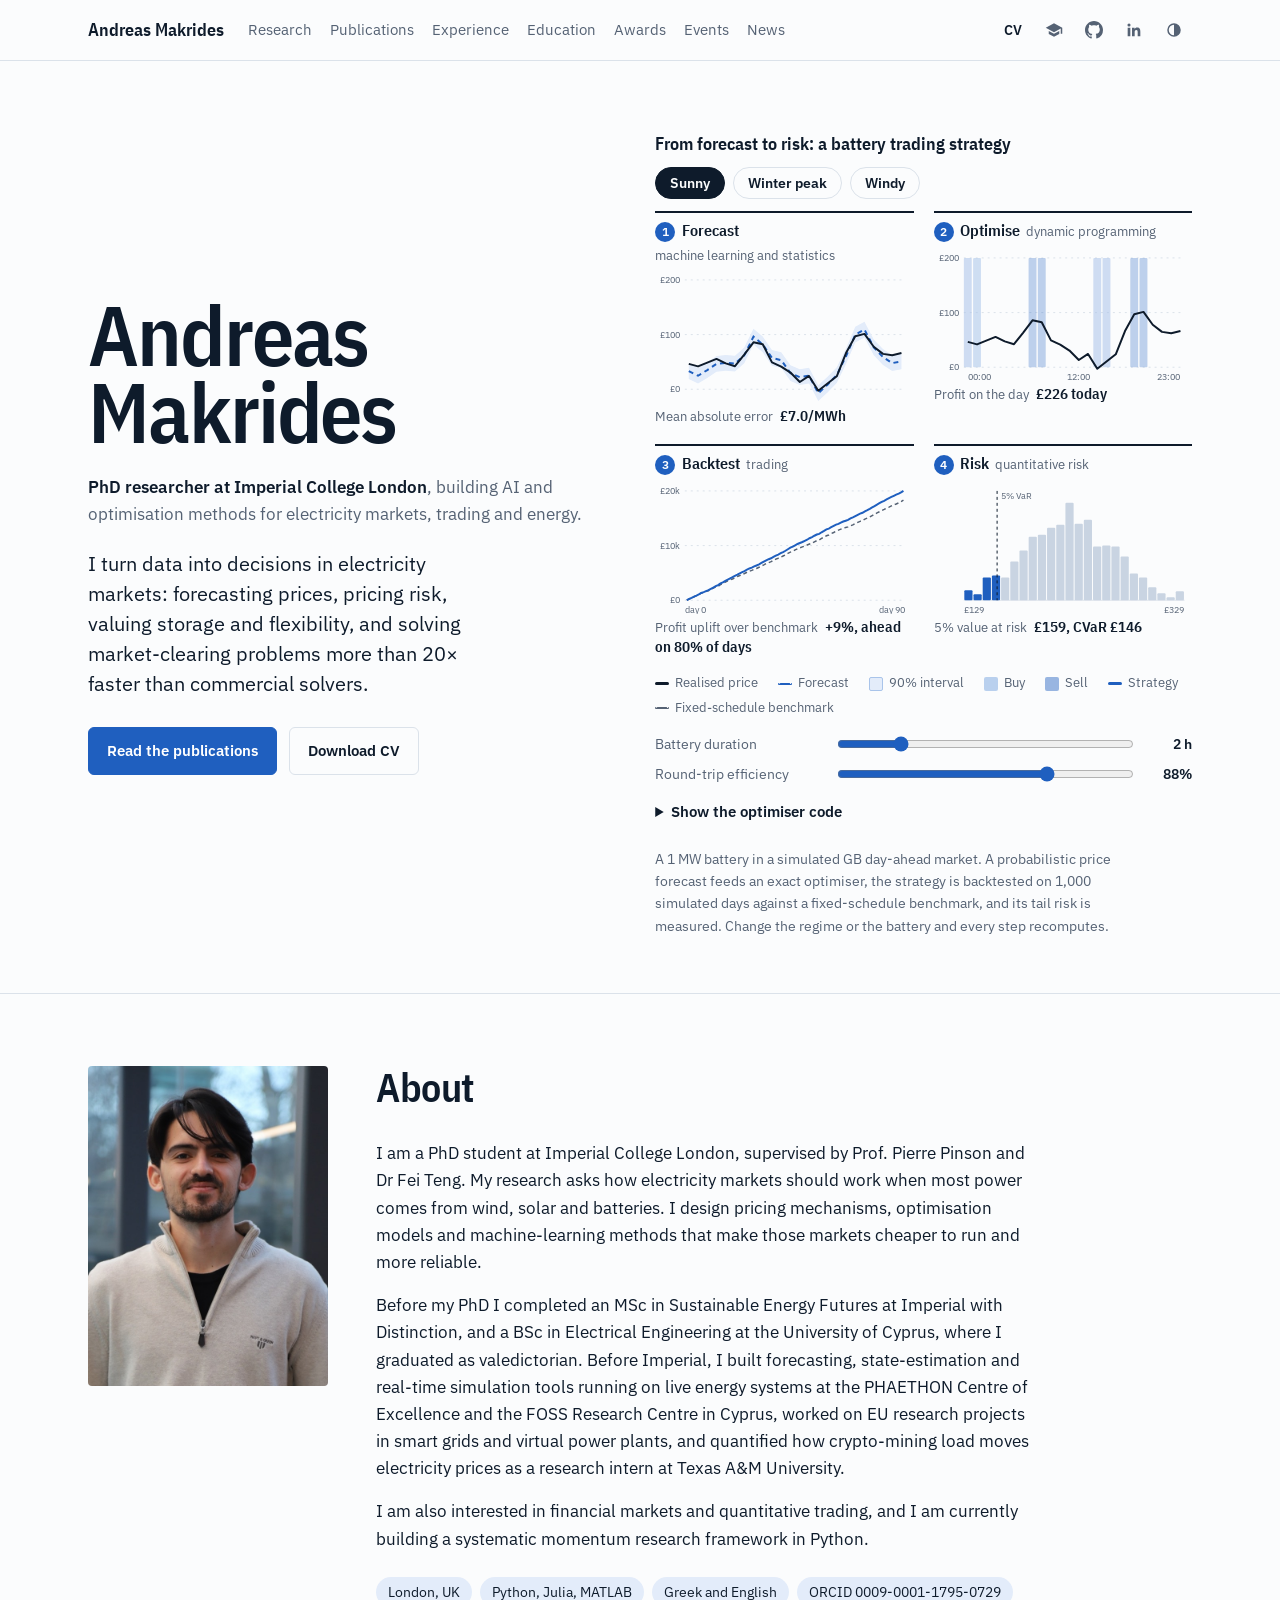
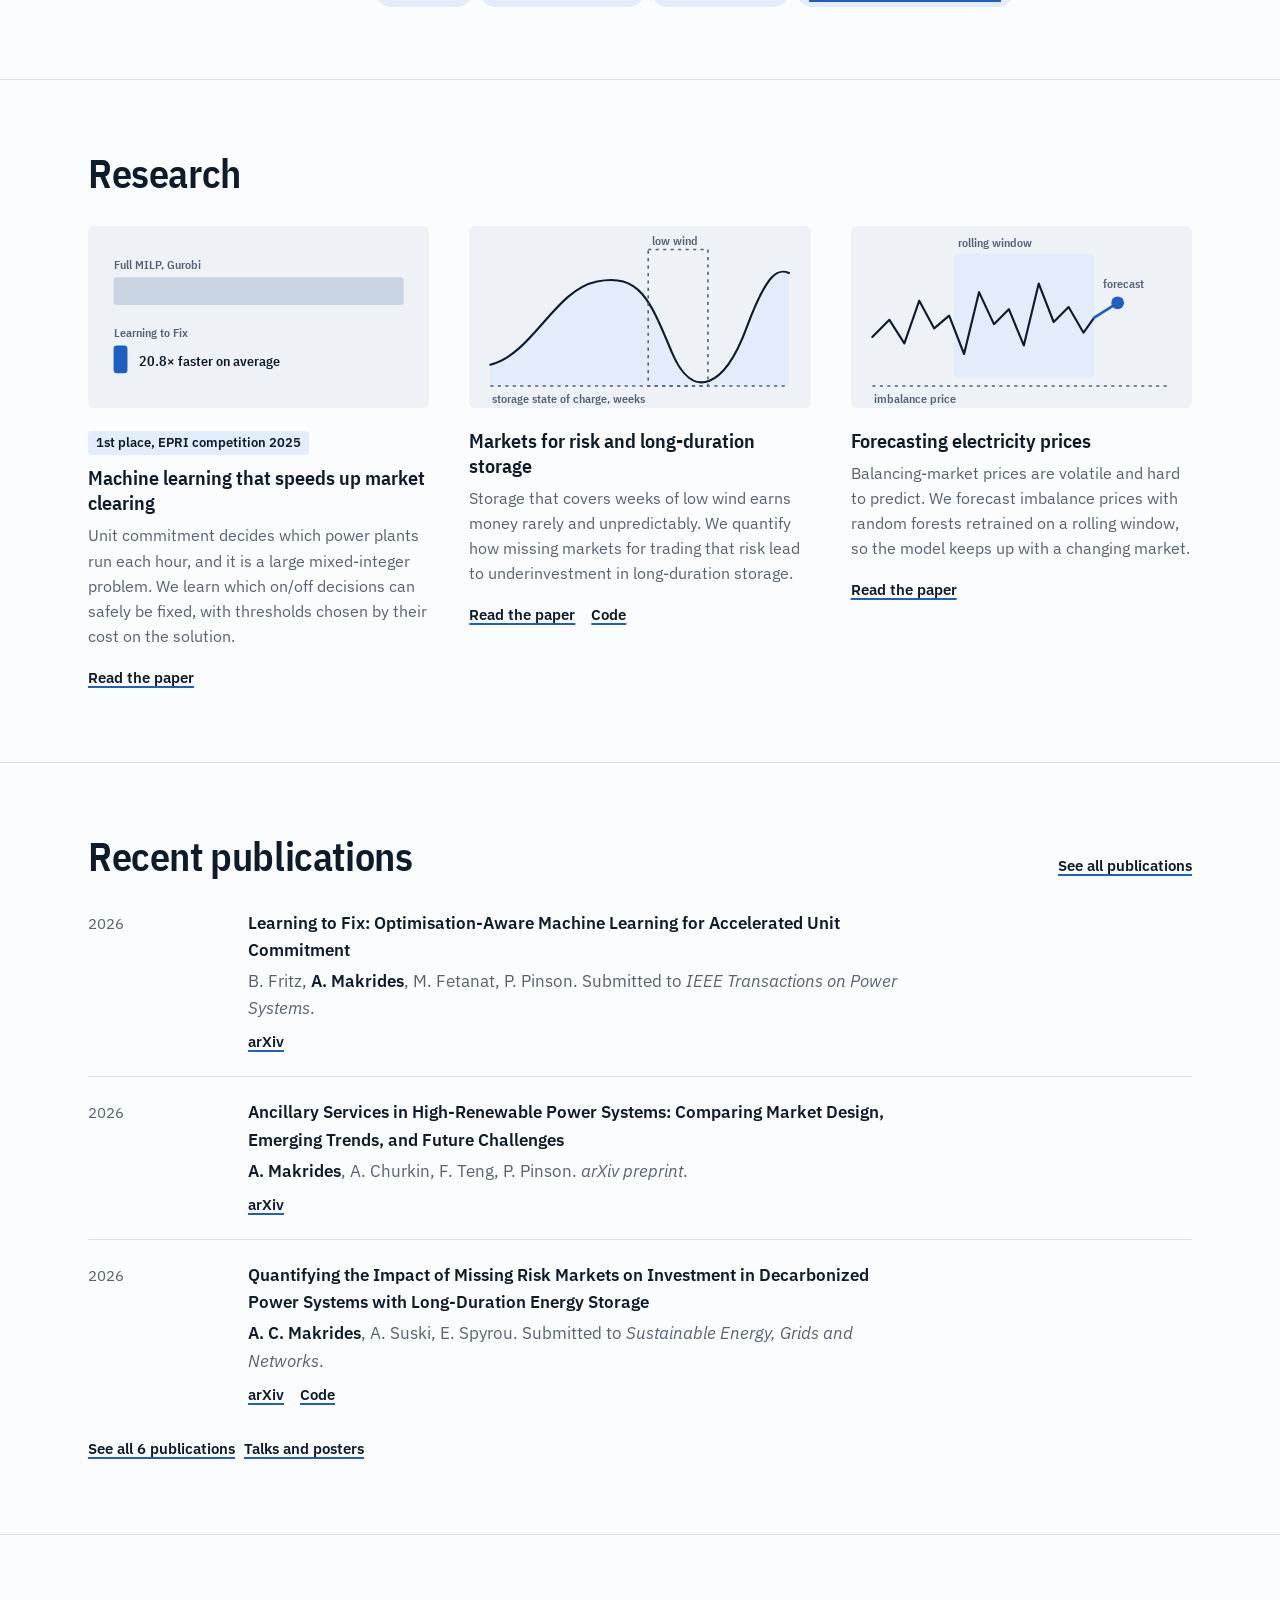
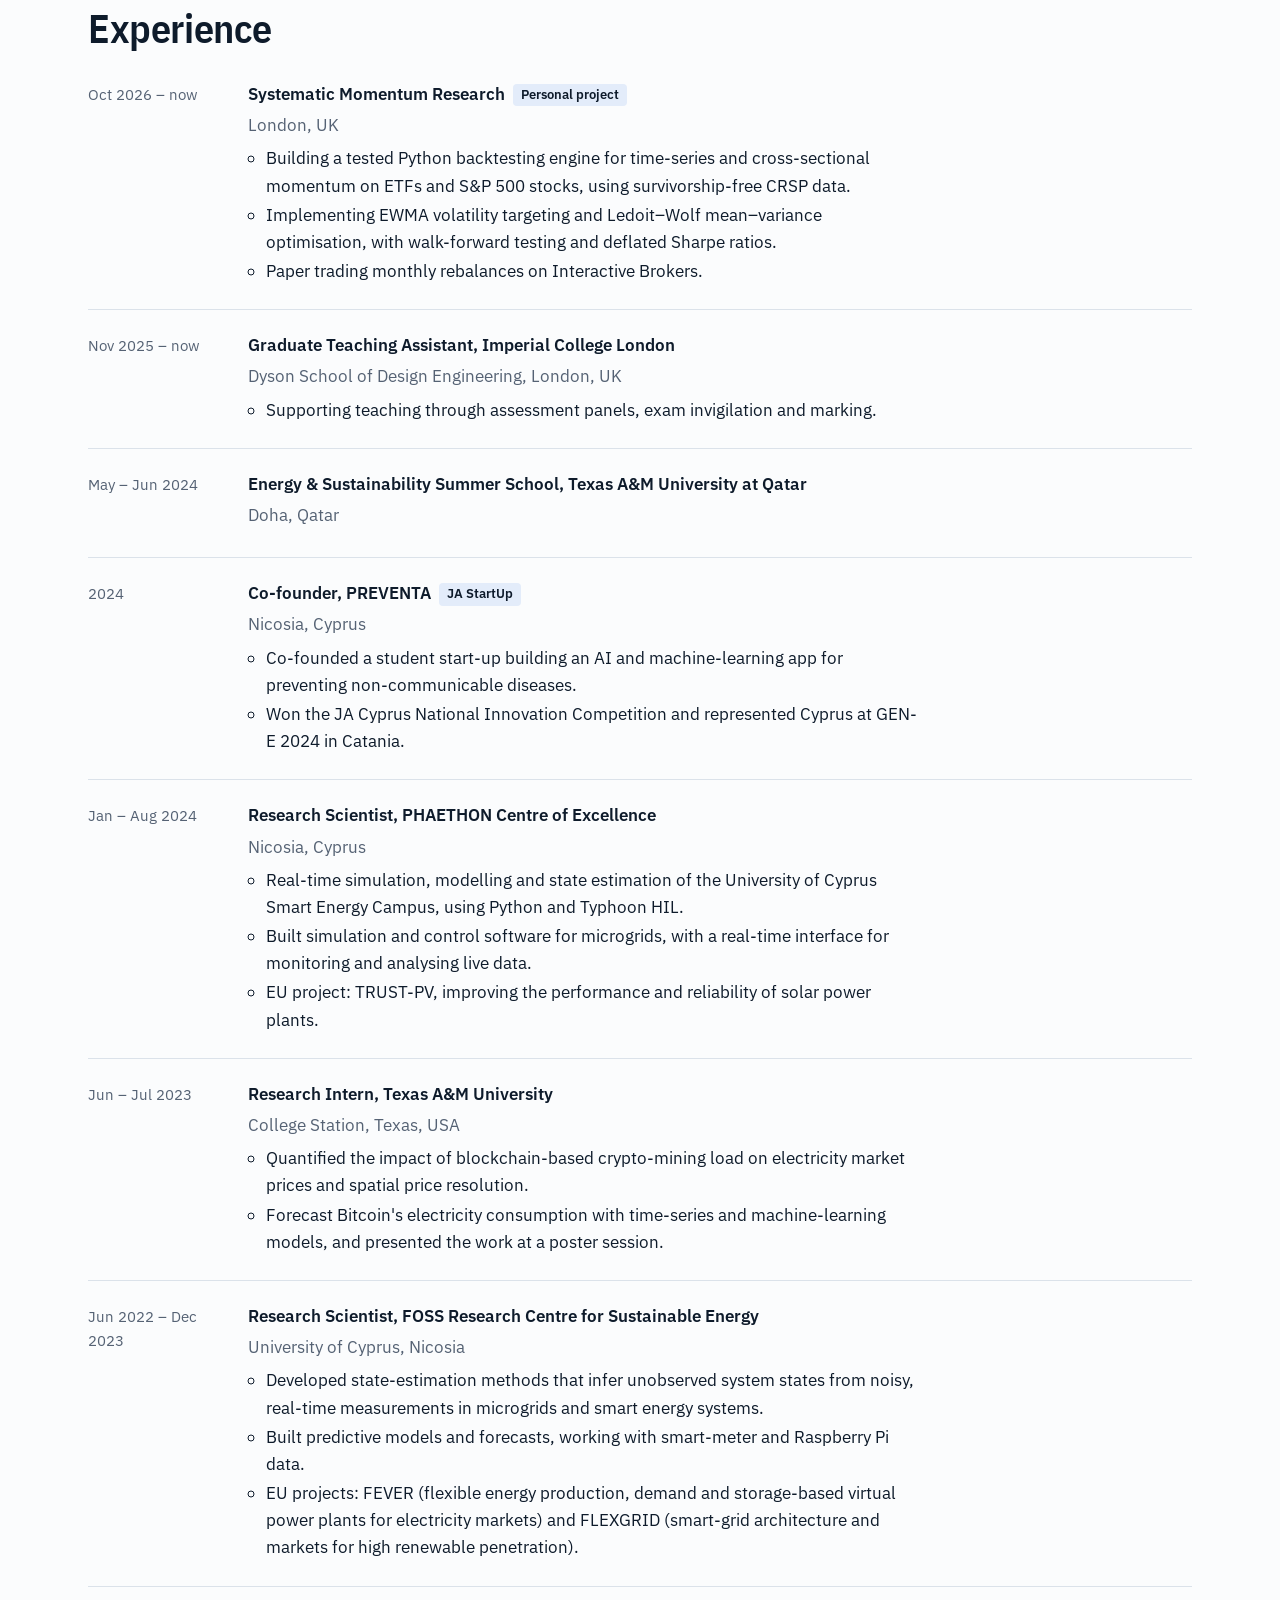
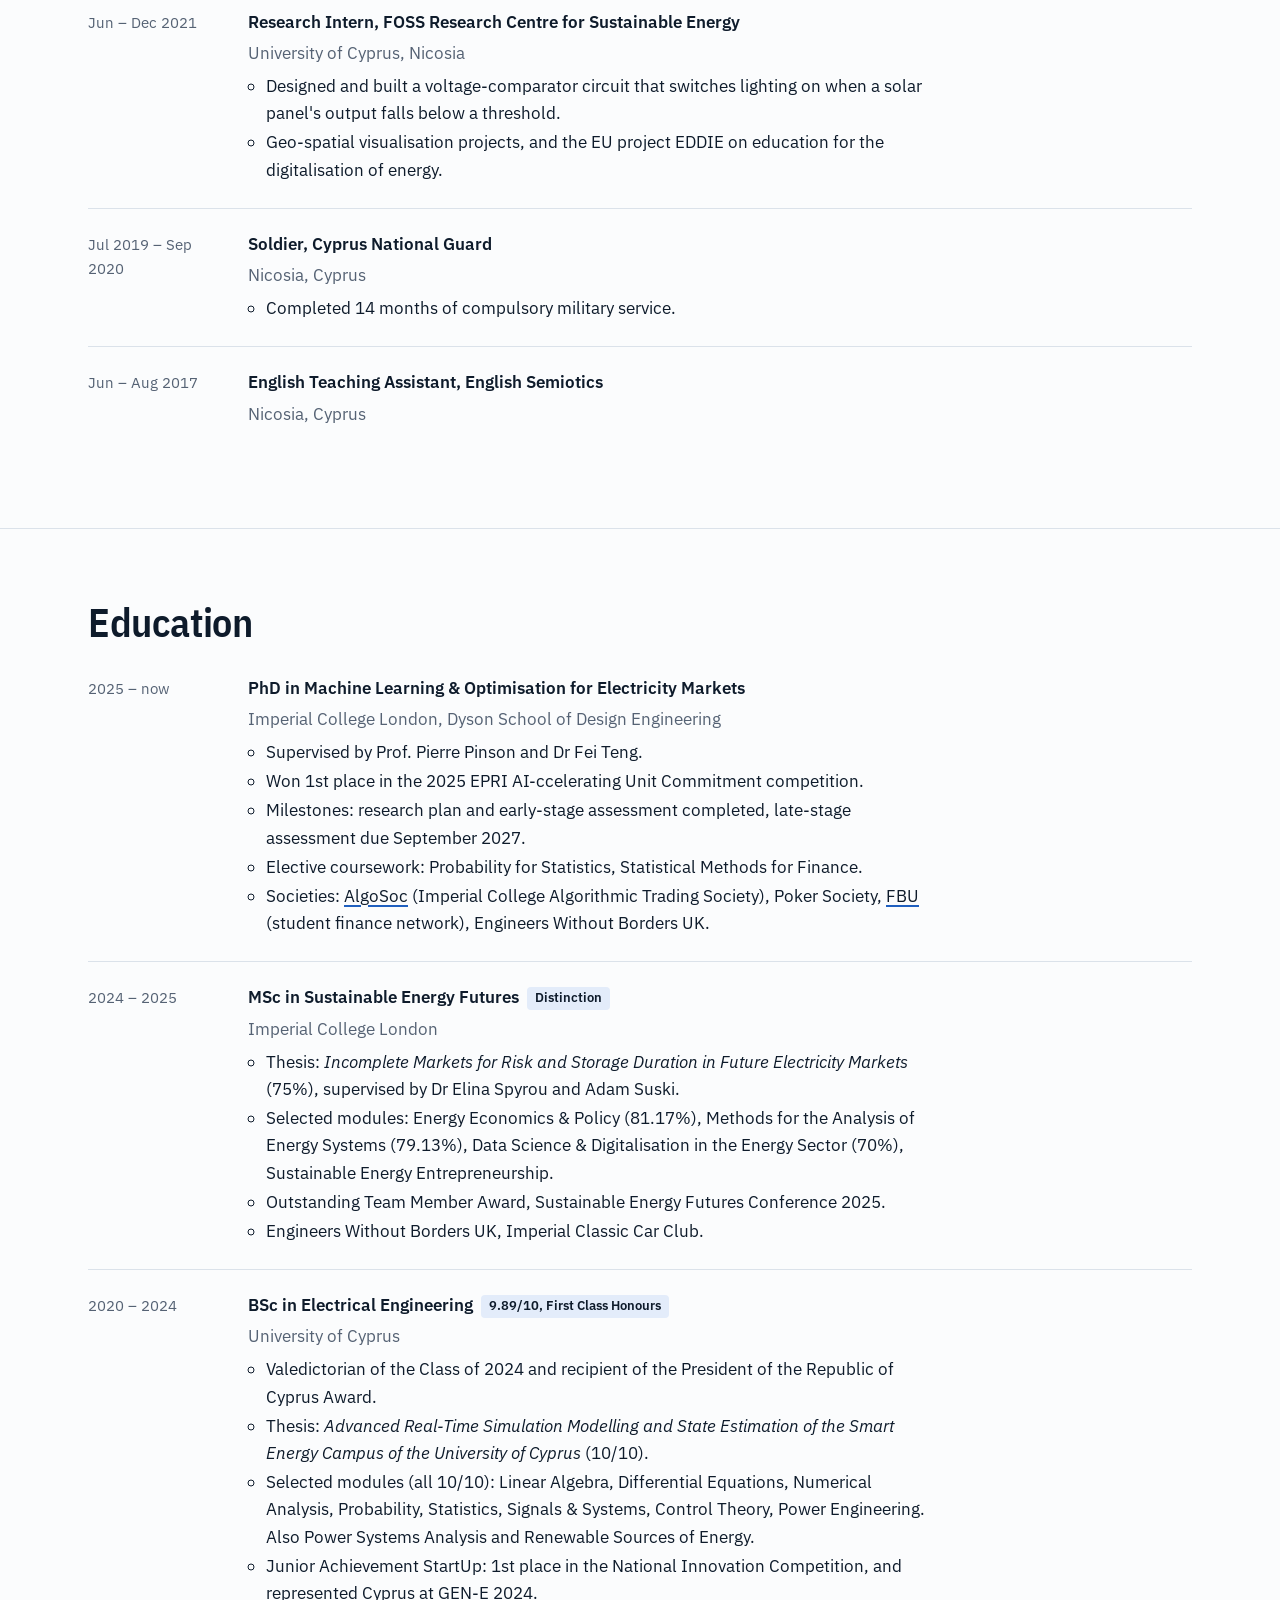
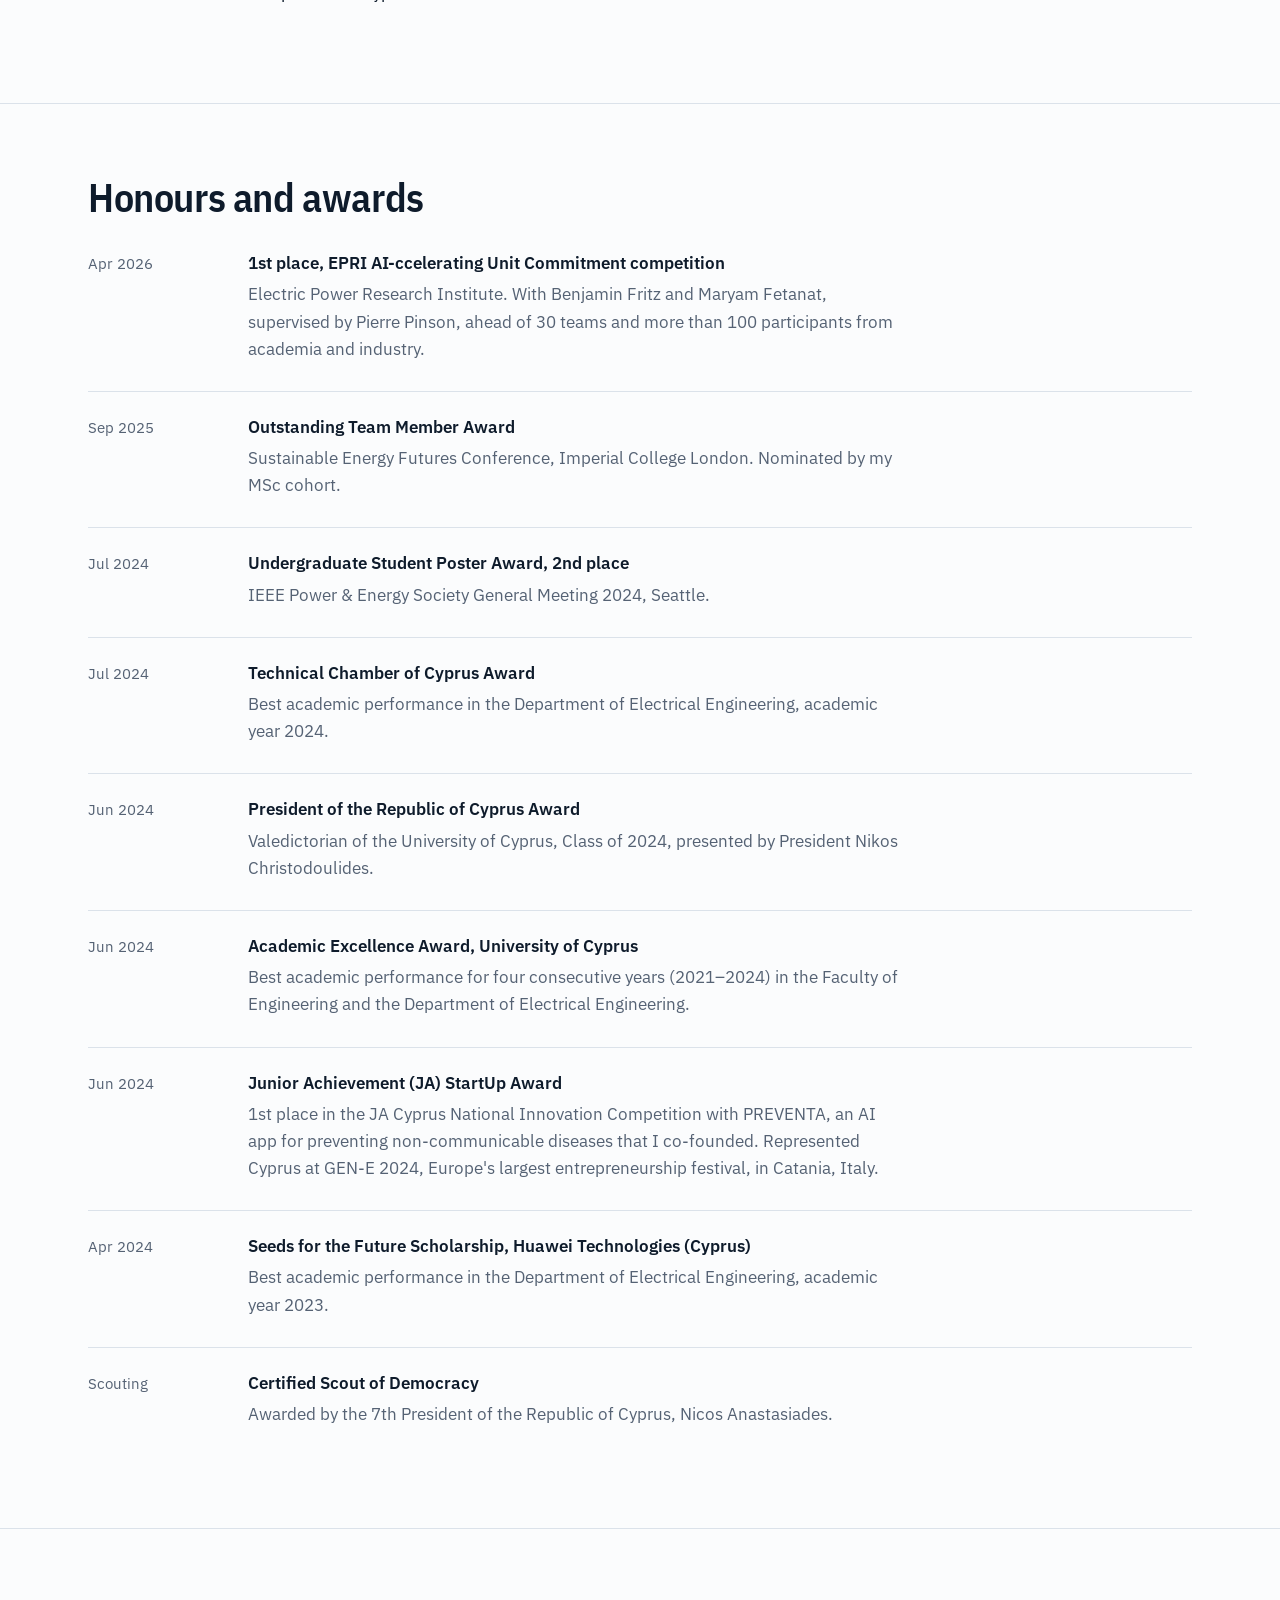
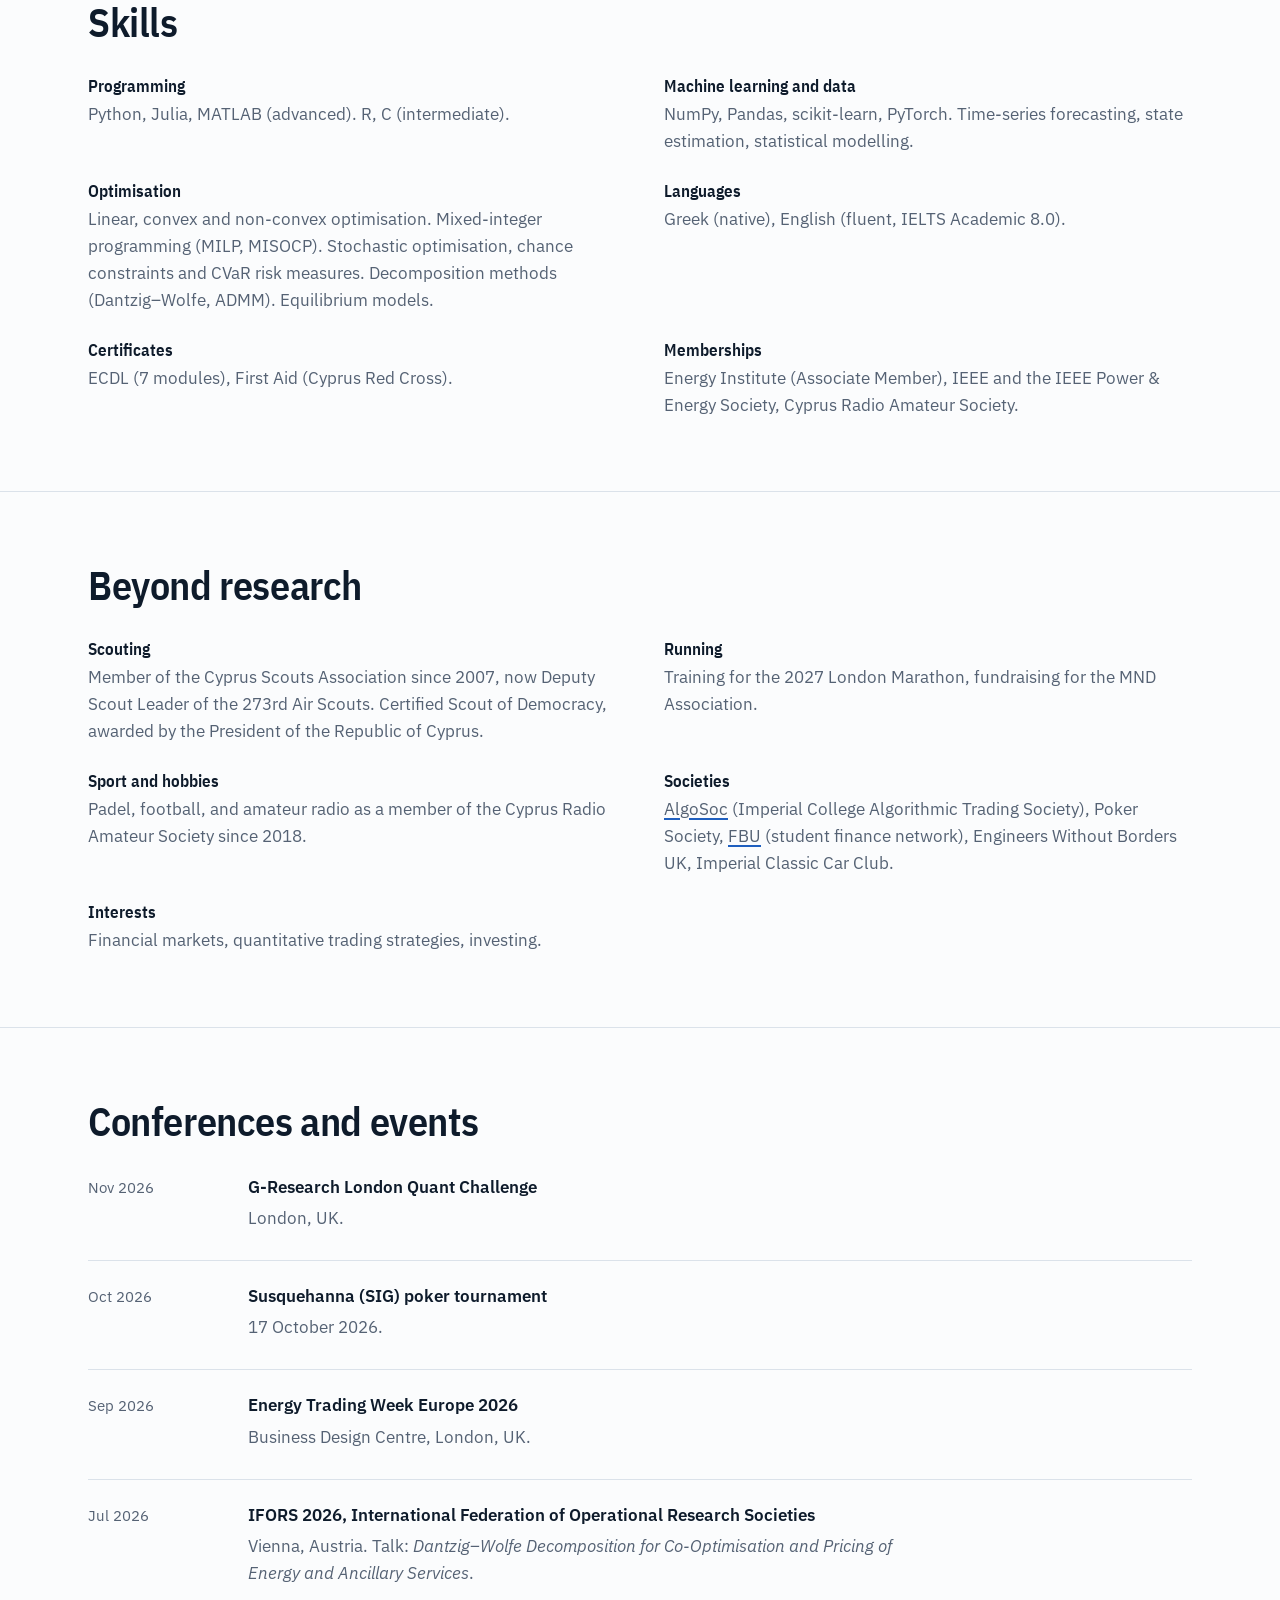
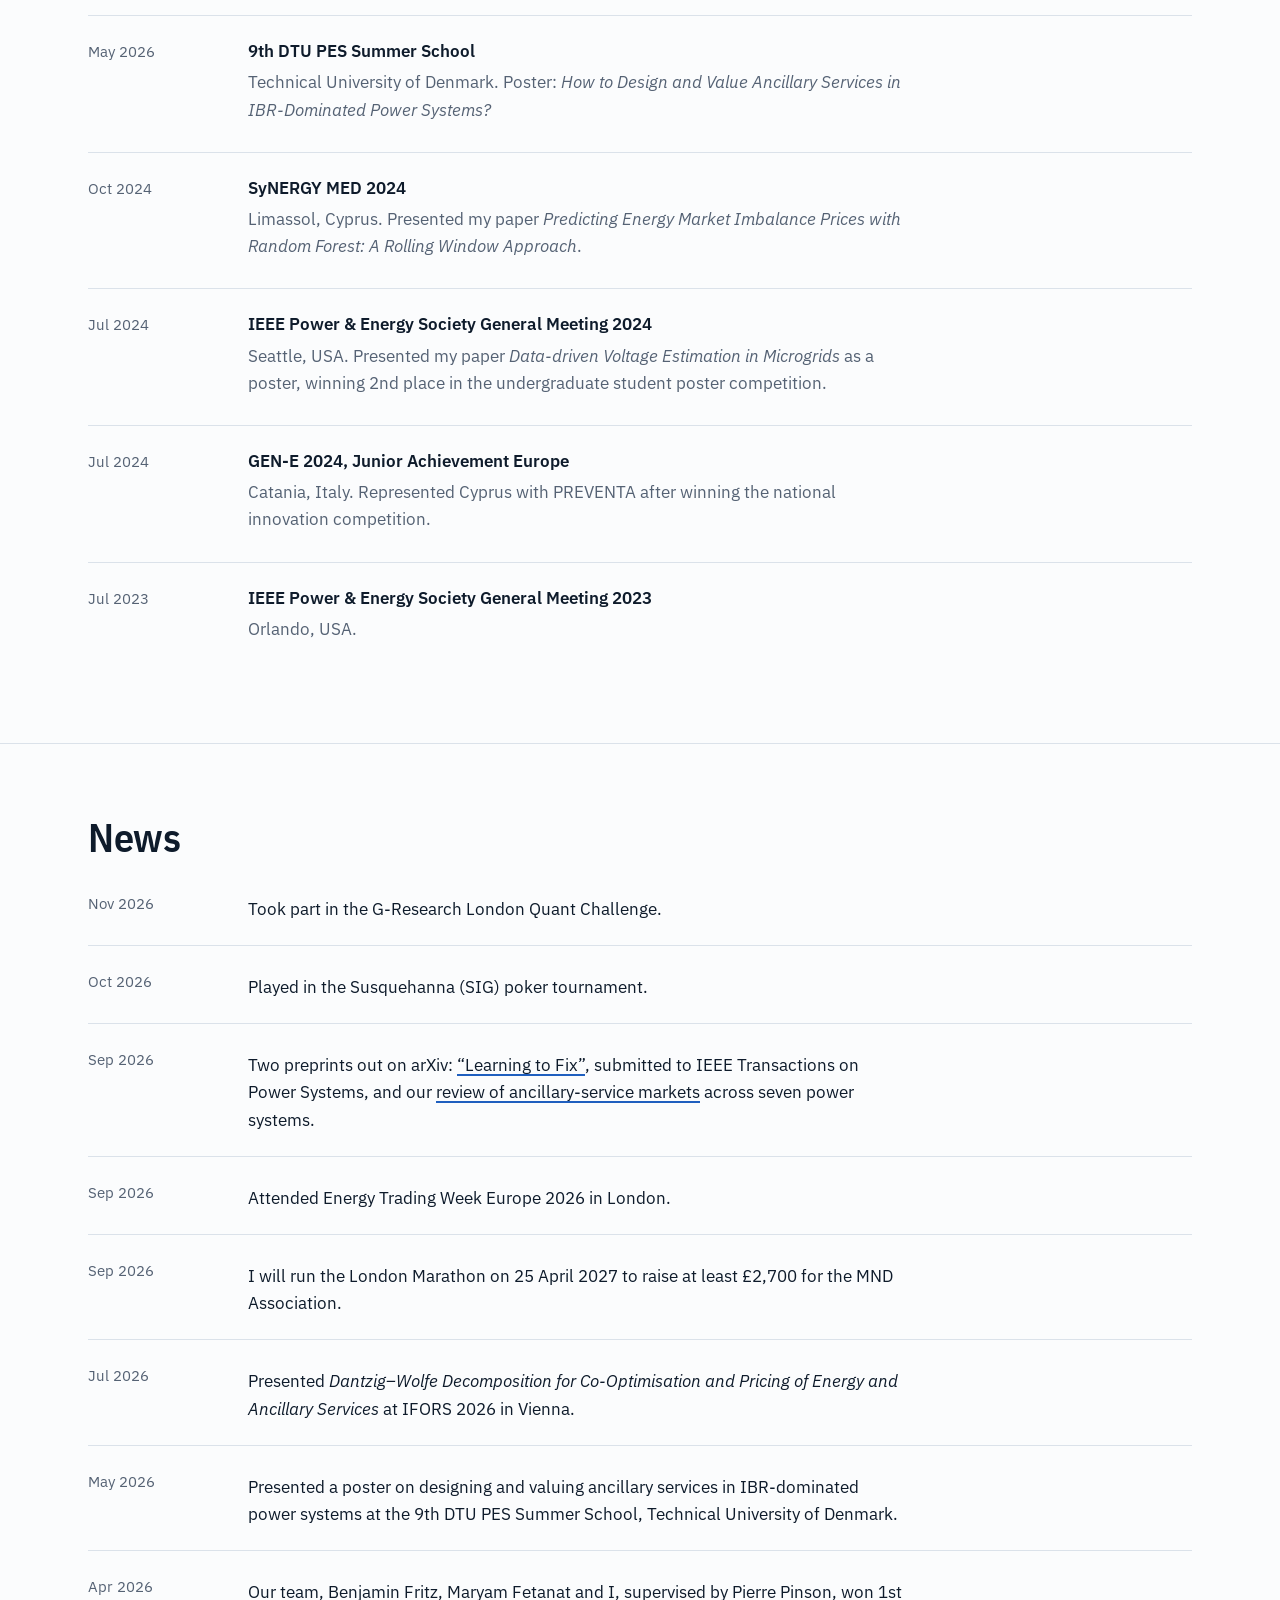
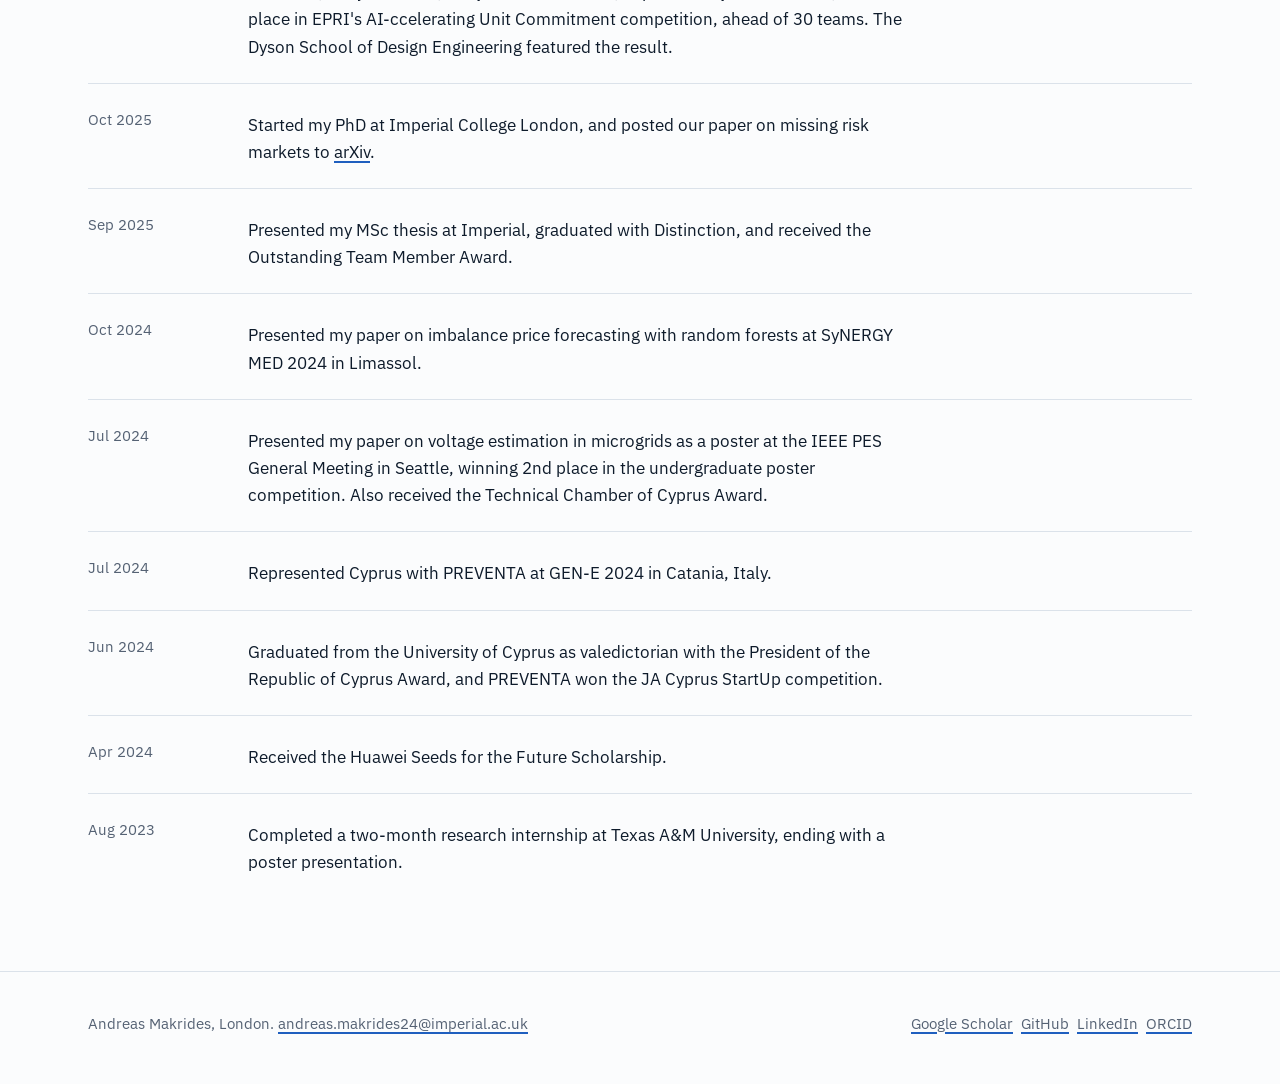
==== index.html @ 1e83673c "Personal website: research, publications, experience and quant pipeline demo" ====
<!doctype html>
<html lang="en">
<head>
  <meta charset="utf-8">
  <meta name="viewport" content="width=device-width, initial-scale=1">
  <title>Andreas Makrides | PhD Researcher, Imperial College London</title>
  <meta name="description" content="Andreas Makrides is a PhD researcher at Imperial College London working on machine learning and optimisation for electricity markets: market design, unit commitment and energy storage.">
  <meta name="author" content="Andreas Makrides">
  <link rel="canonical" href="https://andreas-makrides-icl.github.io/">

  <meta property="og:type" content="profile">
  <meta property="og:title" content="Andreas Makrides">
  <meta property="og:description" content="PhD researcher at Imperial College London. Machine learning and optimisation for electricity markets.">
  <meta property="og:url" content="https://andreas-makrides-icl.github.io/">
  <meta property="og:image" content="https://andreas-makrides-icl.github.io/assets/profile.jpg">
  <meta name="twitter:card" content="summary">

  <link rel="icon" href="assets/favicon.svg" type="image/svg+xml">
  <link rel="preconnect" href="https://fonts.googleapis.com">
  <link rel="preconnect" href="https://fonts.gstatic.com" crossorigin>
  <link href="https://fonts.googleapis.com/css2?family=IBM+Plex+Mono:wght@400&family=IBM+Plex+Sans+Condensed:wght@500;600&family=IBM+Plex+Sans:ital,wght@0,400;0,600;1,400&display=swap" rel="stylesheet">
  <link rel="stylesheet" href="assets/styles.css">
  <script>try{var t=localStorage.getItem("theme");if(t)document.documentElement.setAttribute("data-theme",t);}catch(e){}</script>

  <script type="application/ld+json">
  {
    "@context": "https://schema.org",
    "@type": "Person",
    "name": "Andreas Makrides",
    "alternateName": "Andreas C. Makrides",
    "url": "https://andreas-makrides-icl.github.io/",
    "image": "https://andreas-makrides-icl.github.io/assets/profile.jpg",
    "jobTitle": "PhD Researcher",
    "email": "mailto:andreas.makrides24@imperial.ac.uk",
    "affiliation": { "@type": "CollegeOrUniversity", "name": "Imperial College London" },
    "alumniOf": [
      { "@type": "CollegeOrUniversity", "name": "Imperial College London" },
      { "@type": "CollegeOrUniversity", "name": "University of Cyprus" }
    ],
    "knowsAbout": ["Electricity markets", "Machine learning", "Mathematical optimisation", "Game theory", "Unit commitment", "Energy storage", "Quantitative finance"],
    "sameAs": [
      "https://www.linkedin.com/in/andreasmakrides/",
      "https://scholar.google.com/citations?user=wIsge80AAAAJ",
      "https://github.com/Andreas-Makrides-ICL",
      "https://orcid.org/0009-0001-1795-0729"
    ]
  }
  </script>
</head>
<body>
  <a class="skip" href="#main">Skip to content</a>

  <header class="topbar">
    <div class="wrap">
      <a class="brand" href="./">Andreas Makrides</a>
      <ul class="nav" id="site-nav">
        <li><a href="#research">Research</a></li>
        <li><a href="publications.html">Publications</a></li>
        <li><a href="#experience">Experience</a></li>
        <li><a href="#education">Education</a></li>
        <li><a href="#awards">Awards</a></li>
        <li><a href="#events">Events</a></li>
        <li><a href="#news">News</a></li>
      </ul>
      <div class="tools">
        <a class="icon-link cv-link hide-sm" href="assets/Andreas_Makrides_CV.pdf">CV</a>
        <a class="icon-link hide-sm" href="https://scholar.google.com/citations?user=wIsge80AAAAJ" aria-label="Google Scholar">
          <svg viewBox="0 0 24 24" fill="currentColor" aria-hidden="true"><path d="M12 3 1 9l11 6 9-4.91V17h2V9L12 3zM5 13.18v4L12 21l7-3.82v-4L12 17l-7-3.82z"/></svg>
        </a>
        <a class="icon-link hide-sm" href="https://github.com/Andreas-Makrides-ICL" aria-label="GitHub">
          <svg viewBox="0 0 16 16" fill="currentColor" aria-hidden="true"><path d="M8 0C3.58 0 0 3.58 0 8c0 3.54 2.29 6.53 5.47 7.59.4.07.55-.17.55-.38 0-.19-.01-.82-.01-1.49-2.01.37-2.53-.49-2.69-.94-.09-.23-.48-.94-.82-1.13-.28-.15-.68-.52-.01-.53.63-.01 1.08.58 1.23.82.72 1.21 1.87.87 2.33.66.07-.52.28-.87.51-1.07-1.78-.2-3.64-.89-3.64-3.95 0-.87.31-1.59.82-2.15-.08-.2-.36-1.02.08-2.12 0 0 .67-.21 2.2.82.64-.18 1.32-.27 2-.27.68 0 1.36.09 2 .27 1.53-1.04 2.2-.82 2.2-.82.44 1.1.16 1.92.08 2.12.51.56.82 1.27.82 2.15 0 3.07-1.87 3.75-3.65 3.95.29.25.54.73.54 1.48 0 1.07-.01 1.93-.01 2.2 0 .21.15.46.55.38A8.013 8.013 0 0 0 16 8c0-4.42-3.58-8-8-8z"/></svg>
        </a>
        <a class="icon-link hide-sm" href="https://www.linkedin.com/in/andreasmakrides/" aria-label="LinkedIn">
          <svg viewBox="0 0 24 24" fill="currentColor" aria-hidden="true"><path d="M20.45 20.45h-3.56v-5.57c0-1.33-.02-3.04-1.85-3.04-1.85 0-2.14 1.45-2.14 2.94v5.67H9.35V9h3.41v1.56h.05c.48-.9 1.64-1.85 3.37-1.85 3.6 0 4.27 2.37 4.27 5.46v6.28zM5.34 7.43a2.06 2.06 0 1 1 0-4.13 2.06 2.06 0 0 1 0 4.13zM7.12 20.45H3.56V9h3.56v11.45z"/></svg>
        </a>
        <button class="icon-btn" id="theme-toggle" type="button" aria-label="Switch theme">
          <svg viewBox="0 0 24 24" aria-hidden="true"><circle cx="12" cy="12" r="8" fill="none" stroke="currentColor" stroke-width="2"/><path d="M12 4a8 8 0 0 1 0 16z" fill="currentColor"/></svg>
        </button>
        <button class="icon-btn menu-btn" id="menu-toggle" type="button" aria-label="Menu" aria-expanded="false" aria-controls="site-nav">
          <svg viewBox="0 0 24 24" aria-hidden="true"><path d="M4 7h16M4 12h16M4 17h16" stroke="currentColor" stroke-width="2" stroke-linecap="round"/></svg>
        </button>
      </div>
    </div>
  </header>

  <main id="main">

    <!-- ---------- hero ---------- -->
    <section class="hero" aria-label="Introduction">
      <div class="wrap">
        <div>
          <h1>Andreas Makrides</h1>
          <p class="role"><strong>PhD researcher at Imperial College London</strong>, building AI and optimisation methods for electricity markets, trading and energy.</p>
          <p class="statement">I turn data into decisions in electricity markets: forecasting prices, pricing risk, valuing storage and flexibility, and solving market-clearing problems more than 20× faster than commercial solvers.</p>
          <div class="actions">
            <a class="btn btn-primary" href="publications.html">Read the publications</a>
            <a class="btn" href="assets/Andreas_Makrides_CV.pdf">Download CV</a>
          </div>
        </div>

        <figure class="market" id="desk">
          <div class="desk-head">
            <p class="desk-title">From forecast to risk: a battery trading strategy</p>
            <ul class="filters days" aria-label="Price regime">
              <li><button type="button" data-day="sunny" aria-pressed="true">Sunny</button></li>
              <li><button type="button" data-day="winter" aria-pressed="false">Winter peak</button></li>
              <li><button type="button" data-day="windy" aria-pressed="false">Windy</button></li>
            </ul>
          </div>

          <ol class="pipeline">
            <li class="pane">
              <p class="pane-title"><span class="step">1</span>Forecast <span class="pane-sub">machine learning and statistics</span></p>
              <svg id="p-forecast" viewBox="0 0 260 136" role="img" aria-label="Day-ahead price forecast with a 90 percent prediction interval against the realised price."></svg>
              <p class="pane-out">Mean absolute error <b id="o-mae">£0</b></p>
            </li>
            <li class="pane">
              <p class="pane-title"><span class="step">2</span>Optimise <span class="pane-sub">dynamic programming</span></p>
              <svg id="p-optimise" viewBox="0 0 260 136" role="img" aria-label="Optimal buy and sell hours for the battery, chosen from the forecast."></svg>
              <p class="pane-out">Profit on the day <b id="o-profit">£0</b></p>
            </li>
            <li class="pane">
              <p class="pane-title"><span class="step">3</span>Backtest <span class="pane-sub">trading</span></p>
              <svg id="p-backtest" viewBox="0 0 260 136" role="img" aria-label="Cumulative profit of the forecast-driven strategy against a fixed-schedule benchmark over 90 simulated days."></svg>
              <p class="pane-out">Profit uplift over benchmark <b id="o-sharpe">0</b></p>
            </li>
            <li class="pane">
              <p class="pane-title"><span class="step">4</span>Risk <span class="pane-sub">quantitative risk</span></p>
              <svg id="p-risk" viewBox="0 0 260 136" role="img" aria-label="Histogram of daily profit across 1,000 simulated days, with the worst 5 percent highlighted."></svg>
              <p class="pane-out">5% value at risk <b id="o-var">£0</b></p>
            </li>
          </ol>

          <ul class="legend" aria-hidden="true">
            <li><span class="key key-price"></span>Realised price</li>
            <li><span class="key key-fc"></span>Forecast</li>
            <li><span class="key key-band"></span>90% interval</li>
            <li><span class="key key-buy"></span>Buy</li>
            <li><span class="key key-sell"></span>Sell</li>
            <li><span class="key key-strat"></span>Strategy</li>
            <li><span class="key key-bench"></span>Fixed-schedule benchmark</li>
          </ul>

          <div class="controls">
            <label class="slider" for="duration">Battery duration
              <input id="duration" type="range" min="1" max="6" step="1" value="2"><output id="duration-out" for="duration">2 h</output>
            </label>
            <label class="slider" for="efficiency">Round-trip efficiency
              <input id="efficiency" type="range" min="70" max="95" step="1" value="88"><output id="efficiency-out" for="efficiency">88%</output>
            </label>
          </div>

          <details class="code-details">
            <summary>Show the optimiser code</summary>
            <ul class="filters langs" aria-label="Language">
              <li><button type="button" data-lang="python" aria-pressed="true">Python</button></li>
              <li><button type="button" data-lang="julia" aria-pressed="false">Julia</button></li>
            </ul>
<pre class="code" id="code-python"><code>def optimise(prices, d, eta):
    """Exact DP for a 1 MW battery holding d MWh."""
    V = [0.0] * (d + 1)              # value at the end of the day
    policy = []
    for p in reversed(prices):
        V_new, act = [0.0] * (d + 1), [0] * (d + 1)
        for s in range(d + 1):
            best, a = V[s], 0                         # idle
            if s &lt; d and V[s + 1] - p &gt; best:
                best, a = V[s + 1] - p, +1            # charge
            if s &gt; 0 and V[s - 1] + eta * p &gt; best:
                best, a = V[s - 1] + eta * p, -1      # discharge
            V_new[s], act[s] = best, a
        V = V_new
        policy.insert(0, act)
    return V[0], policy</code></pre>
<pre class="code" id="code-julia" hidden><code>function optimise(prices, d, η)
    V = zeros(d + 1)                 # value at the end of the day
    policy = Vector{Vector{Int}}()
    for p in reverse(prices)
        Vn, act = similar(V), zeros(Int, d + 1)
        for s in 0:d
            best, a = V[s+1], 0                       # idle
            if s &lt; d &amp;&amp; V[s+2] - p &gt; best
                best, a = V[s+2] - p, 1               # charge
            end
            if s &gt; 0 &amp;&amp; V[s] + η * p &gt; best
                best, a = V[s] + η * p, -1            # discharge
            end
            Vn[s+1], act[s+1] = best, a
        end
        V = Vn
        pushfirst!(policy, act)
    end
    return V[1], policy
end</code></pre>
          </details>

          <figcaption>A 1 MW battery in a simulated GB day-ahead market. A probabilistic price forecast feeds an exact optimiser, the strategy is backtested on 1,000 simulated days against a fixed-schedule benchmark, and its tail risk is measured. Change the regime or the battery and every step recomputes.</figcaption>
        </figure>
      </div>
    </section>

    <!-- ---------- about ---------- -->
    <section class="section" id="about" aria-labelledby="about-h">
      <div class="wrap about">
        <img src="assets/profile.jpg" alt="Andreas Makrides" width="600" height="800" loading="lazy">
        <div>
          <div class="section-head"><h2 id="about-h">About</h2></div>
          <p>I am a PhD student at Imperial College London, supervised by Prof. Pierre Pinson and Dr Fei Teng. My research asks how electricity markets should work when most power comes from wind, solar and batteries. I design pricing mechanisms, optimisation models and machine-learning methods that make those markets cheaper to run and more reliable.</p>
          <p>Before my PhD I completed an MSc in Sustainable Energy Futures at Imperial with Distinction, and a BSc in Electrical Engineering at the University of Cyprus, where I graduated as valedictorian. Before Imperial, I built forecasting, state-estimation and real-time simulation tools running on live energy systems at the PHAETHON Centre of Excellence and the FOSS Research Centre in Cyprus, worked on EU research projects in smart grids and virtual power plants, and quantified how crypto-mining load moves electricity prices as a research intern at Texas A&amp;M University.</p>
          <p>I am also interested in financial markets and quantitative trading, and I am currently building a systematic momentum research framework in Python.</p>
          <ul class="facts">
            <li>London, UK</li>
            <li>Python, Julia, MATLAB</li>
            <li>Greek and English</li>
            <li><a href="https://orcid.org/0009-0001-1795-0729">ORCID 0009-0001-1795-0729</a></li>
          </ul>
        </div>
      </div>
    </section>

    <!-- ---------- research ---------- -->
    <section class="section" id="research" aria-labelledby="research-h">
      <div class="wrap">
        <div class="section-head"><h2 id="research-h">Research</h2></div>
        <ul class="themes">
          <li class="theme">
            <svg viewBox="0 0 320 170" aria-hidden="true">
              <text class="ill-text" x="24" y="40">Full MILP, Gurobi</text>
              <rect class="ill-bar" x="24" y="48" width="272" height="26" rx="3"/>
              <text class="ill-text" x="24" y="104">Learning to Fix</text>
              <rect class="ill-accent" x="24" y="112" width="13" height="26" rx="3"/>
              <text class="ill-text-strong" x="48" y="131">20.8× faster on average</text>
            </svg>
            <span class="badge">1st place, EPRI competition 2025</span>
            <h3>Machine learning that speeds up market clearing</h3>
            <p>Unit commitment decides which power plants run each hour, and it is a large mixed-integer problem. We learn which on/off decisions can safely be fixed, with thresholds chosen by their cost on the solution.</p>
            <ul class="links"><li><a href="https://arxiv.org/abs/2609.39396">Read the paper</a></li></ul>
          </li>
          <li class="theme">
            <svg viewBox="0 0 320 170" aria-hidden="true">
              <path class="ill-fill" d="M20 130 C60 120 80 60 120 52 S170 70 190 118 S240 150 260 96 S290 40 300 44 V150 H20Z"/>
              <path class="ill-line" d="M20 130 C60 120 80 60 120 52 S170 70 190 118 S240 150 260 96 S290 40 300 44"/>
              <line class="ill-soft" x1="20" y1="150" x2="300" y2="150"/>
              <rect x="168" y="22" width="56" height="128" fill="none" stroke="currentColor" class="ill-soft"/>
              <text class="ill-text" x="172" y="18">low wind</text>
              <text class="ill-text" x="22" y="166">storage state of charge, weeks</text>
            </svg>
            <h3>Markets for risk and long-duration storage</h3>
            <p>Storage that covers weeks of low wind earns money rarely and unpredictably. We quantify how missing markets for trading that risk lead to underinvestment in long-duration storage.</p>
            <ul class="links">
              <li><a href="https://arxiv.org/abs/2510.13514">Read the paper</a></li>
              <li><a href="https://github.com/Andreas-Makrides-ICL/incomplete_markets_long_duration_energy_storage">Code</a></li>
            </ul>
          </li>
          <li class="theme">
            <svg viewBox="0 0 320 170" aria-hidden="true">
              <rect class="ill-fill" x="96" y="26" width="132" height="116" rx="3"/>
              <path class="ill-line" d="M20 104 L36 88 L50 110 L64 70 L78 96 L92 84 L106 120 L120 62 L134 92 L148 78 L162 112 L176 54 L190 90 L204 76 L218 100 L228 86"/>
              <path class="ill-accent-line" d="M228 86 L250 72"/>
              <circle class="ill-accent" cx="250" cy="72" r="6"/>
              <text class="ill-text" x="100" y="20">rolling window</text>
              <text class="ill-text" x="236" y="58">forecast</text>
              <line class="ill-soft" x1="20" y1="150" x2="300" y2="150"/>
              <text class="ill-text" x="22" y="166">imbalance price</text>
            </svg>
            <h3>Forecasting electricity prices</h3>
            <p>Balancing-market prices are volatile and hard to predict. We forecast imbalance prices with random forests retrained on a rolling window, so the model keeps up with a changing market.</p>
            <ul class="links"><li><a href="https://doi.org/10.1109/SyNERGYMED62435.2024.10799269">Read the paper</a></li></ul>
          </li>
        </ul>
      </div>
    </section>

    <!-- ---------- publications ---------- -->
    <section class="section" id="publications" aria-labelledby="pub-h">
      <div class="wrap">
        <div class="section-head">
          <h2 id="pub-h">Recent publications</h2>
          <a class="more" href="publications.html">See all publications</a>
        </div>
        <ul class="entries">
          <li>
            <span class="when">2026</span>
            <div>
              <p class="entry-title">Learning to Fix: Optimisation-Aware Machine Learning for Accelerated Unit Commitment</p>
              <p class="entry-sub authors">B. Fritz, <b>A. Makrides</b>, M. Fetanat, P. Pinson. Submitted to <span class="venue">IEEE Transactions on Power Systems</span>.</p>
              <ul class="links"><li><a href="https://arxiv.org/abs/2609.39396">arXiv</a></li></ul>
            </div>
          </li>
          <li>
            <span class="when">2026</span>
            <div>
              <p class="entry-title">Ancillary Services in High-Renewable Power Systems: Comparing Market Design, Emerging Trends, and Future Challenges</p>
              <p class="entry-sub authors"><b>A. Makrides</b>, A. Churkin, F. Teng, P. Pinson. <span class="venue">arXiv preprint</span>.</p>
              <ul class="links"><li><a href="https://arxiv.org/abs/2609.37214">arXiv</a></li></ul>
            </div>
          </li>
          <li>
            <span class="when">2026</span>
            <div>
              <p class="entry-title">Quantifying the Impact of Missing Risk Markets on Investment in Decarbonized Power Systems with Long-Duration Energy Storage</p>
              <p class="entry-sub authors"><b>A. C. Makrides</b>, A. Suski, E. Spyrou. Submitted to <span class="venue">Sustainable Energy, Grids and Networks</span>.</p>
              <ul class="links">
                <li><a href="https://arxiv.org/abs/2510.13514">arXiv</a></li>
                <li><a href="https://github.com/Andreas-Makrides-ICL/incomplete_markets_long_duration_energy_storage">Code</a></li>
              </ul>
            </div>
          </li>
        </ul>
        <p class="entry-body"><a class="more" href="publications.html">See all 6 publications</a>&ensp;<a class="more" href="publications.html#talks-h">Talks and posters</a></p>
      </div>
    </section>

    <!-- ---------- experience ---------- -->
    <section class="section" id="experience" aria-labelledby="exp-h">
      <div class="wrap">
        <div class="section-head"><h2 id="exp-h">Experience</h2></div>
        <ul class="entries">
          <li>
            <span class="when">Oct 2026 – now</span>
            <div>
              <p class="entry-title">Systematic Momentum Research <span class="tag">Personal project</span></p>
              <p class="entry-sub org-place">London, UK</p>
              <div class="entry-body"><ul>
                <li>Building a tested Python backtesting engine for time-series and cross-sectional momentum on ETFs and S&amp;P 500 stocks, using survivorship-free CRSP data.</li>
                <li>Implementing EWMA volatility targeting and Ledoit–Wolf mean–variance optimisation, with walk-forward testing and deflated Sharpe ratios.</li>
                <li>Paper trading monthly rebalances on Interactive Brokers.</li>
              </ul></div>
            </div>
          </li>
          <li>
            <span class="when">Nov 2025 – now</span>
            <div>
              <p class="entry-title">Graduate Teaching Assistant, Imperial College London</p>
              <p class="entry-sub org-place">Dyson School of Design Engineering, London, UK</p>
              <div class="entry-body"><ul>
                <li>Supporting teaching through assessment panels, exam invigilation and marking.</li>
              </ul></div>
            </div>
          </li>
          <li>
            <span class="when">May – Jun 2024</span>
            <div>
              <p class="entry-title">Energy &amp; Sustainability Summer School, Texas A&amp;M University at Qatar</p>
              <p class="entry-sub org-place">Doha, Qatar</p>
            </div>
          </li>
          <li>
            <span class="when">2024</span>
            <div>
              <p class="entry-title">Co-founder, PREVENTA <span class="tag">JA StartUp</span></p>
              <p class="entry-sub org-place">Nicosia, Cyprus</p>
              <div class="entry-body"><ul>
                <li>Co-founded a student start-up building an AI and machine-learning app for preventing non-communicable diseases.</li>
                <li>Won the JA Cyprus National Innovation Competition and represented Cyprus at GEN-E 2024 in Catania.</li>
              </ul></div>
            </div>
          </li>
          <li>
            <span class="when">Jan – Aug 2024</span>
            <div>
              <p class="entry-title">Research Scientist, PHAETHON Centre of Excellence</p>
              <p class="entry-sub org-place">Nicosia, Cyprus</p>
              <div class="entry-body"><ul>
                <li>Real-time simulation, modelling and state estimation of the University of Cyprus Smart Energy Campus, using Python and Typhoon HIL.</li>
                <li>Built simulation and control software for microgrids, with a real-time interface for monitoring and analysing live data.</li>
                <li>EU project: TRUST-PV, improving the performance and reliability of solar power plants.</li>
              </ul></div>
            </div>
          </li>
          <li>
            <span class="when">Jun – Jul 2023</span>
            <div>
              <p class="entry-title">Research Intern, Texas A&amp;M University</p>
              <p class="entry-sub org-place">College Station, Texas, USA</p>
              <div class="entry-body"><ul>
                <li>Quantified the impact of blockchain-based crypto-mining load on electricity market prices and spatial price resolution.</li>
                <li>Forecast Bitcoin's electricity consumption with time-series and machine-learning models, and presented the work at a poster session.</li>
              </ul></div>
            </div>
          </li>
          <li>
            <span class="when">Jun 2022 – Dec 2023</span>
            <div>
              <p class="entry-title">Research Scientist, FOSS Research Centre for Sustainable Energy</p>
              <p class="entry-sub org-place">University of Cyprus, Nicosia</p>
              <div class="entry-body"><ul>
                <li>Developed state-estimation methods that infer unobserved system states from noisy, real-time measurements in microgrids and smart energy systems.</li>
                <li>Built predictive models and forecasts, working with smart-meter and Raspberry Pi data.</li>
                <li>EU projects: FEVER (flexible energy production, demand and storage-based virtual power plants for electricity markets) and FLEXGRID (smart-grid architecture and markets for high renewable penetration).</li>
              </ul></div>
            </div>
          </li>
          <li>
            <span class="when">Jun – Dec 2021</span>
            <div>
              <p class="entry-title">Research Intern, FOSS Research Centre for Sustainable Energy</p>
              <p class="entry-sub org-place">University of Cyprus, Nicosia</p>
              <div class="entry-body"><ul>
                <li>Designed and built a voltage-comparator circuit that switches lighting on when a solar panel's output falls below a threshold.</li>
                <li>Geo-spatial visualisation projects, and the EU project EDDIE on education for the digitalisation of energy.</li>
              </ul></div>
            </div>
          </li>
          <li>
            <span class="when">Jul 2019 – Sep 2020</span>
            <div>
              <p class="entry-title">Soldier, Cyprus National Guard</p>
              <p class="entry-sub org-place">Nicosia, Cyprus</p>
              <div class="entry-body"><ul><li>Completed 14 months of compulsory military service.</li></ul></div>
            </div>
          </li>
          <li>
            <span class="when">Jun – Aug 2017</span>
            <div>
              <p class="entry-title">English Teaching Assistant, English Semiotics</p>
              <p class="entry-sub org-place">Nicosia, Cyprus</p>
            </div>
          </li>
        </ul>
      </div>
    </section>

    <!-- ---------- education ---------- -->
    <section class="section" id="education" aria-labelledby="edu-h">
      <div class="wrap">
        <div class="section-head"><h2 id="edu-h">Education</h2></div>
        <ul class="entries">
          <li>
            <span class="when">2025 – now</span>
            <div>
              <p class="entry-title">PhD in Machine Learning &amp; Optimisation for Electricity Markets</p>
              <p class="entry-sub org-place">Imperial College London, Dyson School of Design Engineering</p>
              <div class="entry-body"><ul>
                <li>Supervised by Prof. Pierre Pinson and Dr Fei Teng.</li>
                <li>Won 1st place in the 2025 EPRI AI-ccelerating Unit Commitment competition.</li>
                <li>Milestones: research plan and early-stage assessment completed, late-stage assessment due September 2027.</li>
                <li>Elective coursework: Probability for Statistics, Statistical Methods for Finance.</li>
                <li>Societies: <a href="https://algosoc.com">AlgoSoc</a> (Imperial College Algorithmic Trading Society), Poker Society, <a href="https://fbulondon.co.uk">FBU</a> (student finance network), Engineers Without Borders UK.</li>
              </ul></div>
            </div>
          </li>
          <li>
            <span class="when">2024 – 2025</span>
            <div>
              <p class="entry-title">MSc in Sustainable Energy Futures <span class="tag">Distinction</span></p>
              <p class="entry-sub org-place">Imperial College London</p>
              <div class="entry-body"><ul>
                <li>Thesis: <i>Incomplete Markets for Risk and Storage Duration in Future Electricity Markets</i> (75%), supervised by Dr Elina Spyrou and Adam Suski.</li>
                <li>Selected modules: Energy Economics &amp; Policy (81.17%), Methods for the Analysis of Energy Systems (79.13%), Data Science &amp; Digitalisation in the Energy Sector (70%), Sustainable Energy Entrepreneurship.</li>
                <li>Outstanding Team Member Award, Sustainable Energy Futures Conference 2025.</li>
                <li>Engineers Without Borders UK, Imperial Classic Car Club.</li>
              </ul></div>
            </div>
          </li>
          <li>
            <span class="when">2020 – 2024</span>
            <div>
              <p class="entry-title">BSc in Electrical Engineering <span class="tag">9.89/10, First Class Honours</span></p>
              <p class="entry-sub org-place">University of Cyprus</p>
              <div class="entry-body"><ul>
                <li>Valedictorian of the Class of 2024 and recipient of the President of the Republic of Cyprus Award.</li>
                <li>Thesis: <i>Advanced Real-Time Simulation Modelling and State Estimation of the Smart Energy Campus of the University of Cyprus</i> (10/10).</li>
                <li>Selected modules (all 10/10): Linear Algebra, Differential Equations, Numerical Analysis, Probability, Statistics, Signals &amp; Systems, Control Theory, Power Engineering. Also Power Systems Analysis and Renewable Sources of Energy.</li>
                <li>Junior Achievement StartUp: 1st place in the National Innovation Competition, and represented Cyprus at GEN-E 2024.</li>
              </ul></div>
            </div>
          </li>
        </ul>
      </div>
    </section>

    <!-- ---------- awards ---------- -->
    <section class="section" id="awards" aria-labelledby="awards-h">
      <div class="wrap">
        <div class="section-head"><h2 id="awards-h">Honours and awards</h2></div>
        <ul class="entries">
          <li><span class="when">Apr 2026</span><div><p class="entry-title">1st place, EPRI AI-ccelerating Unit Commitment competition</p><p class="entry-sub">Electric Power Research Institute. With Benjamin Fritz and Maryam Fetanat, supervised by Pierre Pinson, ahead of 30 teams and more than 100 participants from academia and industry.</p></div></li>
          <li><span class="when">Sep 2025</span><div><p class="entry-title">Outstanding Team Member Award</p><p class="entry-sub">Sustainable Energy Futures Conference, Imperial College London. Nominated by my MSc cohort.</p></div></li>
          <li><span class="when">Jul 2024</span><div><p class="entry-title">Undergraduate Student Poster Award, 2nd place</p><p class="entry-sub">IEEE Power &amp; Energy Society General Meeting 2024, Seattle.</p></div></li>
          <li><span class="when">Jul 2024</span><div><p class="entry-title">Technical Chamber of Cyprus Award</p><p class="entry-sub">Best academic performance in the Department of Electrical Engineering, academic year 2024.</p></div></li>
          <li><span class="when">Jun 2024</span><div><p class="entry-title">President of the Republic of Cyprus Award</p><p class="entry-sub">Valedictorian of the University of Cyprus, Class of 2024, presented by President Nikos Christodoulides.</p></div></li>
          <li><span class="when">Jun 2024</span><div><p class="entry-title">Academic Excellence Award, University of Cyprus</p><p class="entry-sub">Best academic performance for four consecutive years (2021–2024) in the Faculty of Engineering and the Department of Electrical Engineering.</p></div></li>
          <li><span class="when">Jun 2024</span><div><p class="entry-title">Junior Achievement (JA) StartUp Award</p><p class="entry-sub">1st place in the JA Cyprus National Innovation Competition with PREVENTA, an AI app for preventing non-communicable diseases that I co-founded. Represented Cyprus at GEN-E 2024, Europe's largest entrepreneurship festival, in Catania, Italy.</p></div></li>
          <li><span class="when">Apr 2024</span><div><p class="entry-title">Seeds for the Future Scholarship, Huawei Technologies (Cyprus)</p><p class="entry-sub">Best academic performance in the Department of Electrical Engineering, academic year 2023.</p></div></li>
          <li><span class="when">Scouting</span><div><p class="entry-title">Certified Scout of Democracy</p><p class="entry-sub">Awarded by the 7th President of the Republic of Cyprus, Nicos Anastasiades.</p></div></li>
        </ul>
      </div>
    </section>

    <!-- ---------- skills ---------- -->
    <section class="section" id="skills" aria-labelledby="skills-h">
      <div class="wrap">
        <div class="section-head"><h2 id="skills-h">Skills</h2></div>
        <dl class="skills">
          <div><dt>Programming</dt><dd>Python, Julia, MATLAB (advanced). R, C (intermediate).</dd></div>
          <div><dt>Machine learning and data</dt><dd>NumPy, Pandas, scikit-learn, PyTorch. Time-series forecasting, state estimation, statistical modelling.</dd></div>
          <div><dt>Optimisation</dt><dd>Linear, convex and non-convex optimisation. Mixed-integer programming (MILP, MISOCP). Stochastic optimisation, chance constraints and CVaR risk measures. Decomposition methods (Dantzig–Wolfe, ADMM). Equilibrium models.</dd></div>
                    <div><dt>Languages</dt><dd>Greek (native), English (fluent, IELTS Academic 8.0).</dd></div>
          <div><dt>Certificates</dt><dd>ECDL (7 modules), First Aid (Cyprus Red Cross).</dd></div>
          <div><dt>Memberships</dt><dd>Energy Institute (Associate Member), IEEE and the IEEE Power &amp; Energy Society, Cyprus Radio Amateur Society.</dd></div>
        </dl>
      </div>
    </section>

    <!-- ---------- beyond research ---------- -->
    <section class="section" id="beyond" aria-labelledby="beyond-h">
      <div class="wrap">
        <div class="section-head"><h2 id="beyond-h">Beyond research</h2></div>
        <dl class="skills">
          <div><dt>Scouting</dt><dd>Member of the Cyprus Scouts Association since 2007, now Deputy Scout Leader of the 273rd Air Scouts. Certified Scout of Democracy, awarded by the President of the Republic of Cyprus.</dd></div>
          <div><dt>Running</dt><dd>Training for the 2027 London Marathon, fundraising for the MND Association.</dd></div>
          <div><dt>Sport and hobbies</dt><dd>Padel, football, and amateur radio as a member of the Cyprus Radio Amateur Society since 2018.</dd></div>
          <div><dt>Societies</dt><dd><a href="https://algosoc.com">AlgoSoc</a> (Imperial College Algorithmic Trading Society), Poker Society, <a href="https://fbulondon.co.uk">FBU</a> (student finance network), Engineers Without Borders UK, Imperial Classic Car Club.</dd></div>
          <div><dt>Interests</dt><dd>Financial markets, quantitative trading strategies, investing.</dd></div>
        </dl>
      </div>
    </section>

    <!-- ---------- events ---------- -->
    <section class="section" id="events" aria-labelledby="events-h">
      <div class="wrap">
        <div class="section-head"><h2 id="events-h">Conferences and events</h2></div>
        <ul class="entries">
          <li><span class="when">Nov 2026</span><div><p class="entry-title">G-Research London Quant Challenge</p><p class="entry-sub">London, UK.</p></div></li>
          <li><span class="when">Oct 2026</span><div><p class="entry-title">Susquehanna (SIG) poker tournament</p><p class="entry-sub">17 October 2026.</p></div></li>
          <li><span class="when">Sep 2026</span><div><p class="entry-title">Energy Trading Week Europe 2026</p><p class="entry-sub">Business Design Centre, London, UK.</p></div></li>
          <li><span class="when">Jul 2026</span><div><p class="entry-title">IFORS 2026, International Federation of Operational Research Societies</p><p class="entry-sub">Vienna, Austria. Talk: <i>Dantzig–Wolfe Decomposition for Co-Optimisation and Pricing of Energy and Ancillary Services</i>.</p></div></li>
          <li><span class="when">May 2026</span><div><p class="entry-title">9th DTU PES Summer School</p><p class="entry-sub">Technical University of Denmark. Poster: <i>How to Design and Value Ancillary Services in IBR-Dominated Power Systems?</i></p></div></li>
          <li><span class="when">Oct 2024</span><div><p class="entry-title">SyNERGY MED 2024</p><p class="entry-sub">Limassol, Cyprus. Presented my paper <i>Predicting Energy Market Imbalance Prices with Random Forest: A Rolling Window Approach</i>.</p></div></li>
          <li><span class="when">Jul 2024</span><div><p class="entry-title">IEEE Power &amp; Energy Society General Meeting 2024</p><p class="entry-sub">Seattle, USA. Presented my paper <i>Data-driven Voltage Estimation in Microgrids</i> as a poster, winning 2nd place in the undergraduate student poster competition.</p></div></li>
          <li><span class="when">Jul 2024</span><div><p class="entry-title">GEN-E 2024, Junior Achievement Europe</p><p class="entry-sub">Catania, Italy. Represented Cyprus with PREVENTA after winning the national innovation competition.</p></div></li>
          <li><span class="when">Jul 2023</span><div><p class="entry-title">IEEE Power &amp; Energy Society General Meeting 2023</p><p class="entry-sub">Orlando, USA.</p></div></li>
        </ul>
      </div>
    </section>

    <!-- ---------- news ---------- -->
    <section class="section" id="news" aria-labelledby="news-h">
      <div class="wrap">
        <div class="section-head"><h2 id="news-h">News</h2></div>
        <ul class="entries">
          <li><span class="when">Nov 2026</span><p class="entry-body">Took part in the G-Research London Quant Challenge.</p></li>
          <li><span class="when">Oct 2026</span><p class="entry-body">Played in the Susquehanna (SIG) poker tournament.</p></li>
          <li><span class="when">Sep 2026</span><p class="entry-body">Two preprints out on arXiv: <a href="https://arxiv.org/abs/2609.39396">“Learning to Fix”</a>, submitted to IEEE Transactions on Power Systems, and our <a href="https://arxiv.org/abs/2609.37214">review of ancillary-service markets</a> across seven power systems.</p></li>
          <li><span class="when">Sep 2026</span><p class="entry-body">Attended Energy Trading Week Europe 2026 in London.</p></li>
          <li><span class="when">Sep 2026</span><p class="entry-body">I will run the London Marathon on 25 April 2027 to raise at least £2,700 for the MND Association.</p></li>
          <li><span class="when">Jul 2026</span><p class="entry-body">Presented <i>Dantzig–Wolfe Decomposition for Co-Optimisation and Pricing of Energy and Ancillary Services</i> at IFORS 2026 in Vienna.</p></li>
          <li><span class="when">May 2026</span><p class="entry-body">Presented a poster on designing and valuing ancillary services in IBR-dominated power systems at the 9th DTU PES Summer School, Technical University of Denmark.</p></li>
          <li><span class="when">Apr 2026</span><p class="entry-body">Our team, Benjamin Fritz, Maryam Fetanat and I, supervised by Pierre Pinson, won 1st place in EPRI's AI-ccelerating Unit Commitment competition, ahead of 30 teams. The Dyson School of Design Engineering featured the result.</p></li>
          <li><span class="when">Oct 2025</span><p class="entry-body">Started my PhD at Imperial College London, and posted our paper on missing risk markets to <a href="https://arxiv.org/abs/2510.13514">arXiv</a>.</p></li>
          <li><span class="when">Sep 2025</span><p class="entry-body">Presented my MSc thesis at Imperial, graduated with Distinction, and received the Outstanding Team Member Award.</p></li>
          <li><span class="when">Oct 2024</span><p class="entry-body">Presented my paper on imbalance price forecasting with random forests at SyNERGY MED 2024 in Limassol.</p></li>
          <li><span class="when">Jul 2024</span><p class="entry-body">Presented my paper on voltage estimation in microgrids as a poster at the IEEE PES General Meeting in Seattle, winning 2nd place in the undergraduate poster competition. Also received the Technical Chamber of Cyprus Award.</p></li>
          <li><span class="when">Jul 2024</span><p class="entry-body">Represented Cyprus with PREVENTA at GEN-E 2024 in Catania, Italy.</p></li>
          <li><span class="when">Jun 2024</span><p class="entry-body">Graduated from the University of Cyprus as valedictorian with the President of the Republic of Cyprus Award, and PREVENTA won the JA Cyprus StartUp competition.</p></li>
          <li><span class="when">Apr 2024</span><p class="entry-body">Received the Huawei Seeds for the Future Scholarship.</p></li>
          <li><span class="when">Aug 2023</span><p class="entry-body">Completed a two-month research internship at Texas A&amp;M University, ending with a poster presentation.</p></li>
        </ul>
      </div>
    </section>
  </main>

  <footer>
    <div class="wrap">
      <p>Andreas Makrides, London. <a href="mailto:andreas.makrides24@imperial.ac.uk">andreas.makrides24@imperial.ac.uk</a></p>
      <p><a href="https://scholar.google.com/citations?user=wIsge80AAAAJ">Google Scholar</a>&ensp;<a href="https://github.com/Andreas-Makrides-ICL">GitHub</a>&ensp;<a href="https://www.linkedin.com/in/andreasmakrides/">LinkedIn</a>&ensp;<a href="https://orcid.org/0009-0001-1795-0729">ORCID</a></p>
    </div>
  </footer>

  <script src="assets/site.js"></script>
</body>
</html>
---- assets/styles.css ----
/* ---------- tokens ---------- */
:root {
  --bg: #fbfcfd;
  --surface: #eef2f7;
  --ink: #0e1b2b;
  --muted: #556274;
  --rule: #dbe2ea;
  --accent: #1f5fbf;
  --accent-strong: #174a96;
  --on-accent: #ffffff;
  --tint: #e3ecfa;
  --block: #c9d4e2;
  --block-low: #a9c4ea;
  --measure: 66ch;
  --wrap: 72rem;
  color-scheme: light;
}
:root[data-theme="dark"] {
  --bg: #0c141e;
  --surface: #131f2d;
  --ink: #e6ecf3;
  --muted: #9aa8b8;
  --rule: #223245;
  --accent: #74a6ff;
  --accent-strong: #a3c3ff;
  --on-accent: #0c141e;
  --tint: #172a46;
  --block: #2a3b52;
  --block-low: #2d4f80;
  color-scheme: dark;
}
@media (prefers-color-scheme: dark) {
  :root:not([data-theme="light"]) {
    --bg: #0c141e;
    --surface: #131f2d;
    --ink: #e6ecf3;
    --muted: #9aa8b8;
    --rule: #223245;
    --accent: #74a6ff;
    --accent-strong: #a3c3ff;
    --on-accent: #0c141e;
    --tint: #172a46;
    --block: #2a3b52;
    --block-low: #2d4f80;
    color-scheme: dark;
  }
}

/* ---------- base ---------- */
* { box-sizing: border-box; }
html { -webkit-text-size-adjust: 100%; scroll-padding-top: 5rem; }
@media (prefers-reduced-motion: no-preference) { html { scroll-behavior: smooth; } }
body {
  margin: 0;
  background: var(--bg);
  color: var(--ink);
  font: 400 1.0625rem/1.6 "IBM Plex Sans", system-ui, sans-serif;
}
img { max-width: 100%; }
a { color: inherit; text-decoration-color: var(--accent); text-decoration-thickness: 2px; text-underline-offset: 3px; }
a:hover { color: var(--accent); }
:focus-visible { outline: 2px solid var(--accent); outline-offset: 3px; border-radius: 3px; }
p { margin: 0 0 1rem; max-width: var(--measure); }
.wrap { max-width: var(--wrap); margin: 0 auto; padding: 0 1.5rem; }
.visually-hidden { position: absolute; width: 1px; height: 1px; overflow: hidden; clip: rect(0 0 0 0); white-space: nowrap; }
.skip { position: absolute; left: -999px; top: 0.5rem; background: var(--accent); color: var(--on-accent); padding: 0.5rem 0.75rem; z-index: 20; }
.skip:focus { left: 0.5rem; }

/* ---------- top bar ---------- */
.topbar {
  position: sticky; top: 0; z-index: 10;
  background: color-mix(in srgb, var(--bg) 88%, transparent);
  backdrop-filter: saturate(1.4) blur(10px);
  -webkit-backdrop-filter: saturate(1.4) blur(10px);
  border-bottom: 1px solid var(--rule);
}
.topbar .wrap { display: flex; align-items: center; gap: 1.5rem; height: 3.75rem; }
.brand { font: 600 1.125rem/1 "IBM Plex Sans Condensed", sans-serif; text-decoration: none; white-space: nowrap; }
.nav { display: flex; gap: 1.125rem; list-style: none; margin: 0; padding: 0; font-size: 0.9375rem; }
.nav a { text-decoration: none; color: var(--muted); }
.nav a:hover, .nav a[aria-current="page"] { color: var(--ink); }
.nav a[aria-current="page"] { text-decoration: underline; text-decoration-color: var(--accent); }
.tools { display: flex; align-items: center; gap: 0.25rem; margin-left: auto; }
.icon-link, .icon-btn {
  display: inline-grid; place-items: center; width: 2.25rem; height: 2.25rem;
  color: var(--muted); border-radius: 6px; background: none; border: 0; cursor: pointer; text-decoration: none;
}
.icon-link:hover, .icon-btn:hover { color: var(--ink); background: var(--surface); }
.icon-link svg, .icon-btn svg { width: 1.125rem; height: 1.125rem; }
.cv-link { font-weight: 600; font-size: 0.875rem; width: auto; padding: 0 0.625rem; color: var(--ink); }
.menu-btn { display: none; }

/* ---------- buttons ---------- */
.btn {
  display: inline-flex; align-items: center; gap: 0.5rem;
  padding: 0.6875rem 1.125rem; border-radius: 6px; font-weight: 600; font-size: 0.9375rem;
  text-decoration: none; border: 1px solid var(--rule); background: var(--bg); color: var(--ink);
}
.btn:hover { border-color: var(--accent); color: var(--ink); }
.btn-primary { background: var(--accent); border-color: var(--accent); color: var(--on-accent); }
.btn-primary:hover { background: var(--accent-strong); border-color: var(--accent-strong); color: var(--on-accent); }
.actions { display: flex; flex-wrap: wrap; gap: 0.75rem; margin-top: 1.75rem; }

/* ---------- hero ---------- */
.hero { padding: 4.5rem 0 3.5rem; }
.hero .wrap { display: grid; grid-template-columns: minmax(0, 1fr) minmax(0, 1.05fr); gap: 3.5rem; align-items: center; }
.hero h1 {
  font: 600 clamp(3rem, 7vw, 5.25rem)/0.92 "IBM Plex Sans Condensed", sans-serif;
  letter-spacing: -0.025em; margin: 0 0 1.5rem;
}
.role { font-size: 1.0625rem; margin: 0 0 1.25rem; color: var(--muted); }
.role strong { color: var(--ink); font-weight: 600; }
.statement { font-size: 1.25rem; line-height: 1.5; max-width: 34ch; margin: 0; }

/* merit-order chart */
.market { margin: 0; }
.market svg { display: block; width: 100%; height: auto; touch-action: none; cursor: ew-resize; user-select: none; }
.market .axis { stroke: var(--rule); stroke-width: 1; }
.market .tick { fill: var(--muted); font: 400 11px "IBM Plex Sans", sans-serif; }
.market .blk { fill: var(--block); transition: fill 0.15s; }
.market .blk.zero { fill: var(--block-low); }
.market .blk.marginal { fill: var(--accent); }
.market .blk-label { fill: var(--muted); font: 600 11px "IBM Plex Sans Condensed", sans-serif; }
.market .blk-label.marginal { fill: var(--accent); }
.market .demand { stroke: var(--ink); stroke-width: 1.5; stroke-dasharray: 4 4; }
.market .price-line { stroke: var(--accent); stroke-width: 1; stroke-dasharray: 2 3; }
.market .handle { fill: var(--bg); stroke: var(--ink); stroke-width: 1.5; }
.market .clear { fill: var(--accent); stroke: var(--bg); stroke-width: 2; }
.readout { display: grid; grid-template-columns: repeat(3, auto); justify-content: start; gap: 0.25rem 2.25rem; margin: 1rem 0 0.75rem; }
.readout dt { font-size: 0.8125rem; color: var(--muted); }
.readout dd { margin: 0; font: 600 1.25rem/1.2 "IBM Plex Sans Condensed", sans-serif; font-variant-numeric: tabular-nums; }
.slider { display: flex; align-items: center; gap: 0.75rem; font-size: 0.875rem; color: var(--muted); }
.slider input { flex: 1; accent-color: var(--accent); }
.market figcaption { font-size: 0.875rem; color: var(--muted); margin-top: 0.75rem; max-width: 60ch; }

/* ---------- sections ---------- */
.section { padding: 4.5rem 0; border-top: 1px solid var(--rule); }
.section-head { display: flex; align-items: baseline; justify-content: space-between; gap: 1rem; margin-bottom: 2rem; flex-wrap: wrap; }
h2 { font: 600 clamp(1.875rem, 3.5vw, 2.5rem)/1.05 "IBM Plex Sans Condensed", sans-serif; letter-spacing: -0.01em; margin: 0; }
h3 { font: 600 1.25rem/1.25 "IBM Plex Sans Condensed", sans-serif; margin: 0 0 0.5rem; }
.more { font-weight: 600; font-size: 0.9375rem; }

/* about */
.about { display: grid; grid-template-columns: 15rem minmax(0, 1fr); gap: 3rem; align-items: start; }
.about img { width: 15rem; height: auto; aspect-ratio: 3 / 4; object-fit: cover; border-radius: 4px; display: block; background: var(--surface); }
.facts { display: flex; flex-wrap: wrap; gap: 0.5rem; list-style: none; padding: 0; margin: 1.5rem 0 0; }
.facts li { background: var(--tint); border-radius: 999px; padding: 0.25rem 0.75rem; font-size: 0.875rem; }

/* research themes */
.themes { display: grid; grid-template-columns: repeat(3, minmax(0, 1fr)); gap: 2.5rem; list-style: none; margin: 0; padding: 0; }
.theme svg { display: block; width: 100%; height: auto; margin-bottom: 1.25rem; background: var(--surface); border-radius: 6px; }
.theme .ill-line { fill: none; stroke: var(--ink); stroke-width: 2; stroke-linecap: round; stroke-linejoin: round; }
.theme .ill-soft { fill: none; stroke: var(--muted); stroke-width: 1.5; stroke-dasharray: 3 4; }
.theme .ill-accent { fill: var(--accent); }
.theme .ill-accent-line { fill: none; stroke: var(--accent); stroke-width: 2.5; stroke-linecap: round; }
.theme .ill-fill { fill: var(--tint); }
.theme .ill-bar { fill: var(--block); }
.theme .ill-text { fill: var(--muted); font: 600 11px "IBM Plex Sans Condensed", sans-serif; }
.theme .ill-text-strong { fill: var(--ink); font: 600 13px "IBM Plex Sans Condensed", sans-serif; }
.theme p { font-size: 0.9875rem; color: var(--muted); }
.theme .badge { display: inline-block; background: var(--tint); color: var(--ink); font-size: 0.8125rem; font-weight: 600; padding: 0.125rem 0.5rem; border-radius: 4px; margin-bottom: 0.625rem; }

/* entries (publications, experience, education, news) */
.entries { list-style: none; margin: 0; padding: 0; }
.entries > li { display: grid; grid-template-columns: 8rem minmax(0, 1fr); gap: 2rem; padding: 1.375rem 0; border-top: 1px solid var(--rule); }
.entries > li:first-child { border-top: 0; padding-top: 0; }
.when { color: var(--muted); font-variant-numeric: tabular-nums; font-size: 0.9375rem; padding-top: 0.125rem; }
.entry-title { font-weight: 600; margin: 0 0 0.25rem; }
.entry-sub { margin: 0 0 0.375rem; color: var(--muted); }
.entry-body { margin: 0.375rem 0 0; }
.entry-body ul { margin: 0.25rem 0 0; padding-left: 1.125rem; }
.entry-body li { margin: 0.125rem 0; max-width: var(--measure); }
.authors b { font-weight: 600; color: var(--ink); }
.venue { font-style: italic; }
.links { display: flex; flex-wrap: wrap; gap: 0.25rem 1rem; list-style: none; padding: 0; margin: 0.5rem 0 0; font-weight: 600; font-size: 0.9375rem; }
.links button { font: inherit; color: inherit; background: none; border: 0; padding: 0; cursor: pointer; text-decoration: underline; text-decoration-color: var(--accent); text-decoration-thickness: 2px; text-underline-offset: 3px; }
.links button:hover { color: var(--accent); }
.tag { display: inline-block; background: var(--tint); font-size: 0.8125rem; font-weight: 600; padding: 0.0625rem 0.5rem; border-radius: 4px; margin-left: 0.25rem; vertical-align: 0.1em; }
.org-place { color: var(--muted); }

.two-col { display: grid; grid-template-columns: repeat(2, minmax(0, 1fr)); gap: 3rem; }

/* publications page */
.page-head { padding: 4rem 0 2rem; }
.page-head h1 { font: 600 clamp(2.5rem, 6vw, 4rem)/1 "IBM Plex Sans Condensed", sans-serif; margin: 0 0 1rem; letter-spacing: -0.02em; }
.filters { display: flex; flex-wrap: wrap; gap: 0.5rem; margin: 0 0 2rem; padding: 0; list-style: none; }
.filters button {
  font: 600 0.875rem/1 "IBM Plex Sans", sans-serif; color: var(--ink); background: var(--bg);
  border: 1px solid var(--rule); border-radius: 999px; padding: 0.5rem 0.875rem; cursor: pointer;
}
.filters button[aria-pressed="true"] { background: var(--ink); color: var(--bg); border-color: var(--ink); }
.year-group h2 { font-size: 1.5rem; margin: 2rem 0 1rem; color: var(--muted); }
.copied { color: var(--accent); font-size: 0.875rem; margin-left: 0.25rem; }

/* footer */
footer { border-top: 1px solid var(--rule); padding: 2.5rem 0 3rem; color: var(--muted); font-size: 0.9375rem; }
footer .wrap { display: flex; flex-wrap: wrap; justify-content: space-between; gap: 1rem; }
footer p { margin: 0; }

/* ---------- responsive ---------- */
@media (max-width: 60rem) {
  .hero .wrap { grid-template-columns: 1fr; gap: 2.5rem; }
  .themes { grid-template-columns: 1fr; gap: 3rem; max-width: 34rem; }
  .two-col { grid-template-columns: 1fr; }
}
@media (max-width: 48rem) {
  .menu-btn { display: inline-grid; }
  .nav {
    display: none; position: absolute; top: 3.75rem; left: 0; right: 0;
    flex-direction: column; gap: 0; background: var(--bg); border-bottom: 1px solid var(--rule); padding: 0.5rem 1rem 1rem;
  }
  .nav.open { display: flex; }
  .nav a { display: block; padding: 0.625rem 0.5rem; font-size: 1rem; }
  .tools .hide-sm { display: none; }
  .wrap { padding: 0 1rem; }
  .hero { padding: 2.5rem 0 2.5rem; }
  .about { grid-template-columns: 1fr; gap: 1.5rem; }
  .about img { width: 10rem; }
  .entries > li { grid-template-columns: 1fr; gap: 0.25rem; }
  .readout { gap: 0.25rem 1.25rem; }
  .section { padding: 3.25rem 0; }
}

/* skills and beyond research */
.skills { display: grid; grid-template-columns: repeat(2, minmax(0, 1fr)); gap: 1.5rem 3rem; margin: 0; }
.skills dt { font: 600 1.0625rem/1.3 "IBM Plex Sans Condensed", sans-serif; margin-bottom: 0.25rem; }
.skills dd { margin: 0; color: var(--muted); max-width: 52ch; }
@media (max-width: 48rem) { .skills { grid-template-columns: 1fr; } }

/* battery trading desk */
.desk-head { display: flex; flex-wrap: wrap; align-items: center; justify-content: space-between; gap: 0.75rem; margin-bottom: 0.75rem; }
.desk-title { font: 600 1.125rem/1.2 "IBM Plex Sans Condensed", sans-serif; margin: 0; }
.filters.days { margin: 0; }
.market svg { cursor: default; touch-action: auto; }
.market .grid { stroke: var(--rule); stroke-width: 1; stroke-dasharray: 2 4; }
.market .price { fill: none; stroke: var(--ink); stroke-width: 2; stroke-linejoin: round; }
.market .col-buy { fill: var(--block-low); opacity: 0.55; }
.market .col-sell { fill: var(--accent); opacity: 0.28; }
.market .soc { fill: none; stroke: var(--accent); stroke-width: 2; }
.market .soc-fill { fill: var(--tint); }
.legend { display: flex; flex-wrap: wrap; gap: 0.25rem 1.25rem; list-style: none; padding: 0; margin: 0.5rem 0 0; font-size: 0.8125rem; color: var(--muted); }
.legend li { display: inline-flex; align-items: center; gap: 0.375rem; }
.key { display: inline-block; width: 0.875rem; height: 0.875rem; border-radius: 2px; }
.key-buy { background: var(--block-low); opacity: 0.8; }
.key-sell { background: var(--accent); opacity: 0.45; }
.key-soc { height: 3px; background: var(--accent); }
.controls { display: grid; gap: 0.5rem; }
.slider output { min-width: 2.75rem; text-align: right; font-weight: 600; color: var(--ink); font-variant-numeric: tabular-nums; }
.slider { white-space: nowrap; }
.controls .slider { display: grid; grid-template-columns: 10.5rem minmax(0, 1fr) auto; gap: 0.75rem; }
@media (max-width: 48rem) { .controls .slider { grid-template-columns: 1fr auto; } .controls .slider input { grid-column: 1 / -1; grid-row: 2; } }
@media (max-width: 66rem) and (min-width: 48.01rem) { .tools .hide-sm:not(.cv-link) { display: none; } }

/* desk views */
.tabs { display: flex; gap: 1.25rem; border-bottom: 1px solid var(--rule); margin: 0.25rem 0 0.75rem; }
.tabs [role=tab] {
  font: 600 0.9375rem/1 "IBM Plex Sans", sans-serif; color: var(--muted); background: none; border: 0;
  padding: 0.625rem 0 0.75rem; margin-bottom: -1px; border-bottom: 2px solid transparent; cursor: pointer;
}
.tabs [role=tab]:hover { color: var(--ink); }
.tabs [role=tab][aria-selected="true"] { color: var(--ink); border-bottom-color: var(--accent); }
.panel-note { font-size: 0.875rem; color: var(--muted); margin: 0 0 0.75rem; }
.market .band { fill: var(--tint); }
.market .fc { fill: none; stroke: var(--accent); stroke-width: 2; stroke-dasharray: 5 4; }
.market .miss { fill: var(--bg); stroke: #c2410c; stroke-width: 2; }
.market .hist { fill: var(--block); }
.market .hist.tail { fill: var(--accent); }
.market .marker-line { stroke: var(--ink); stroke-width: 1; stroke-dasharray: 3 3; }
.key-band { background: var(--tint); border: 1px solid var(--block-low); }
.key-price { height: 3px; background: var(--ink); }
.key-miss { width: 0.625rem; height: 0.625rem; border-radius: 50%; border: 2px solid #c2410c; }
.filters.langs { margin: 0 0 0.75rem; }
.code {
  margin: 0 0 0.75rem; padding: 1rem 1.125rem; background: var(--surface); border-radius: 6px; overflow-x: auto;
  font: 400 0.8125rem/1.55 "IBM Plex Mono", ui-monospace, monospace; color: var(--ink); tab-size: 4;
}
.panel { min-height: 0; }
.hero .wrap > * { min-width: 0; }
.market, .panel, .code { min-width: 0; max-width: 100%; }
.year-group.talks { margin-top: 3rem; padding-top: 1rem; border-top: 1px solid var(--rule); }
.year-group.talks h2 { color: var(--ink); }

/* quant pipeline */
.pipeline { list-style: none; margin: 0.5rem 0 0; padding: 0; display: grid; grid-template-columns: repeat(2, minmax(0, 1fr)); gap: 1rem 1.25rem; }
.pane { border-top: 2px solid var(--ink); padding-top: 0.5rem; min-width: 0; }
.pane-title { font: 600 1rem/1.2 "IBM Plex Sans Condensed", sans-serif; margin: 0 0 0.25rem; display: flex; align-items: baseline; gap: 0.4rem; flex-wrap: wrap; }
.pane-sub { font: 400 0.8125rem/1.2 "IBM Plex Sans", sans-serif; color: var(--muted); }
.step { display: inline-grid; place-items: center; width: 1.25rem; height: 1.25rem; border-radius: 50%; background: var(--accent); color: var(--on-accent); font: 600 0.75rem/1 "IBM Plex Sans", sans-serif; }
.pane svg { display: block; width: 100%; height: auto; }
.pane .tick { font-size: 9px; }
.pane-out { font-size: 0.8125rem; color: var(--muted); margin: 0.25rem 0 0; }
.pane-out b { color: var(--ink); font: 600 0.9375rem/1 "IBM Plex Sans Condensed", sans-serif; font-variant-numeric: tabular-nums; margin-left: 0.25rem; }
.market .strat { fill: none; stroke: var(--accent); stroke-width: 2; }
.market .bench { fill: none; stroke: var(--muted); stroke-width: 1.5; stroke-dasharray: 4 3; }
.key-fc { height: 0; border-top: 2px dashed var(--accent); }
.key-strat { height: 3px; background: var(--accent); }
.key-bench { height: 0; border-top: 2px dashed var(--muted); }
.legend { margin-top: 0.875rem; }
.controls { margin-top: 0.875rem; }
.code-details { margin-top: 0.875rem; }
.code-details summary { cursor: pointer; font-weight: 600; font-size: 0.9375rem; margin-bottom: 0.75rem; }
.code-details summary:hover { color: var(--accent); }
@media (max-width: 30rem) { .pipeline { grid-template-columns: 1fr; } }
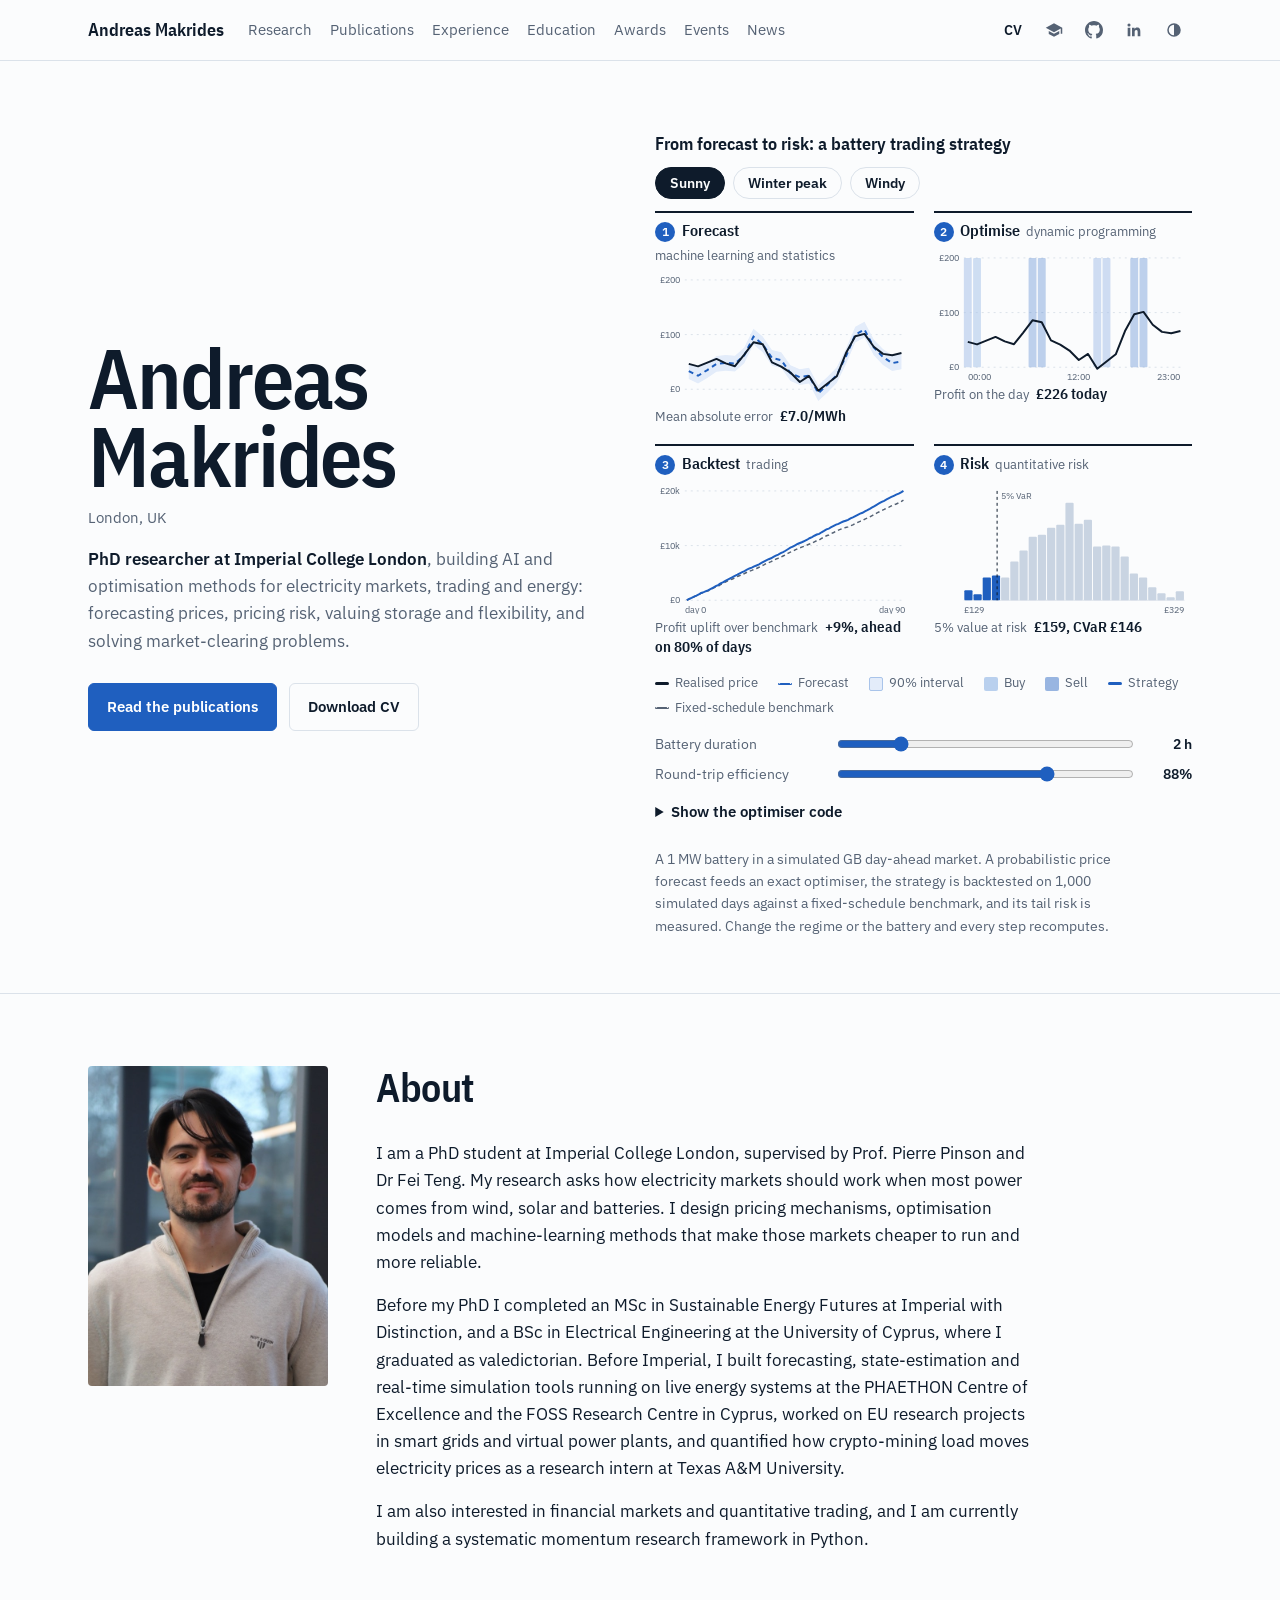
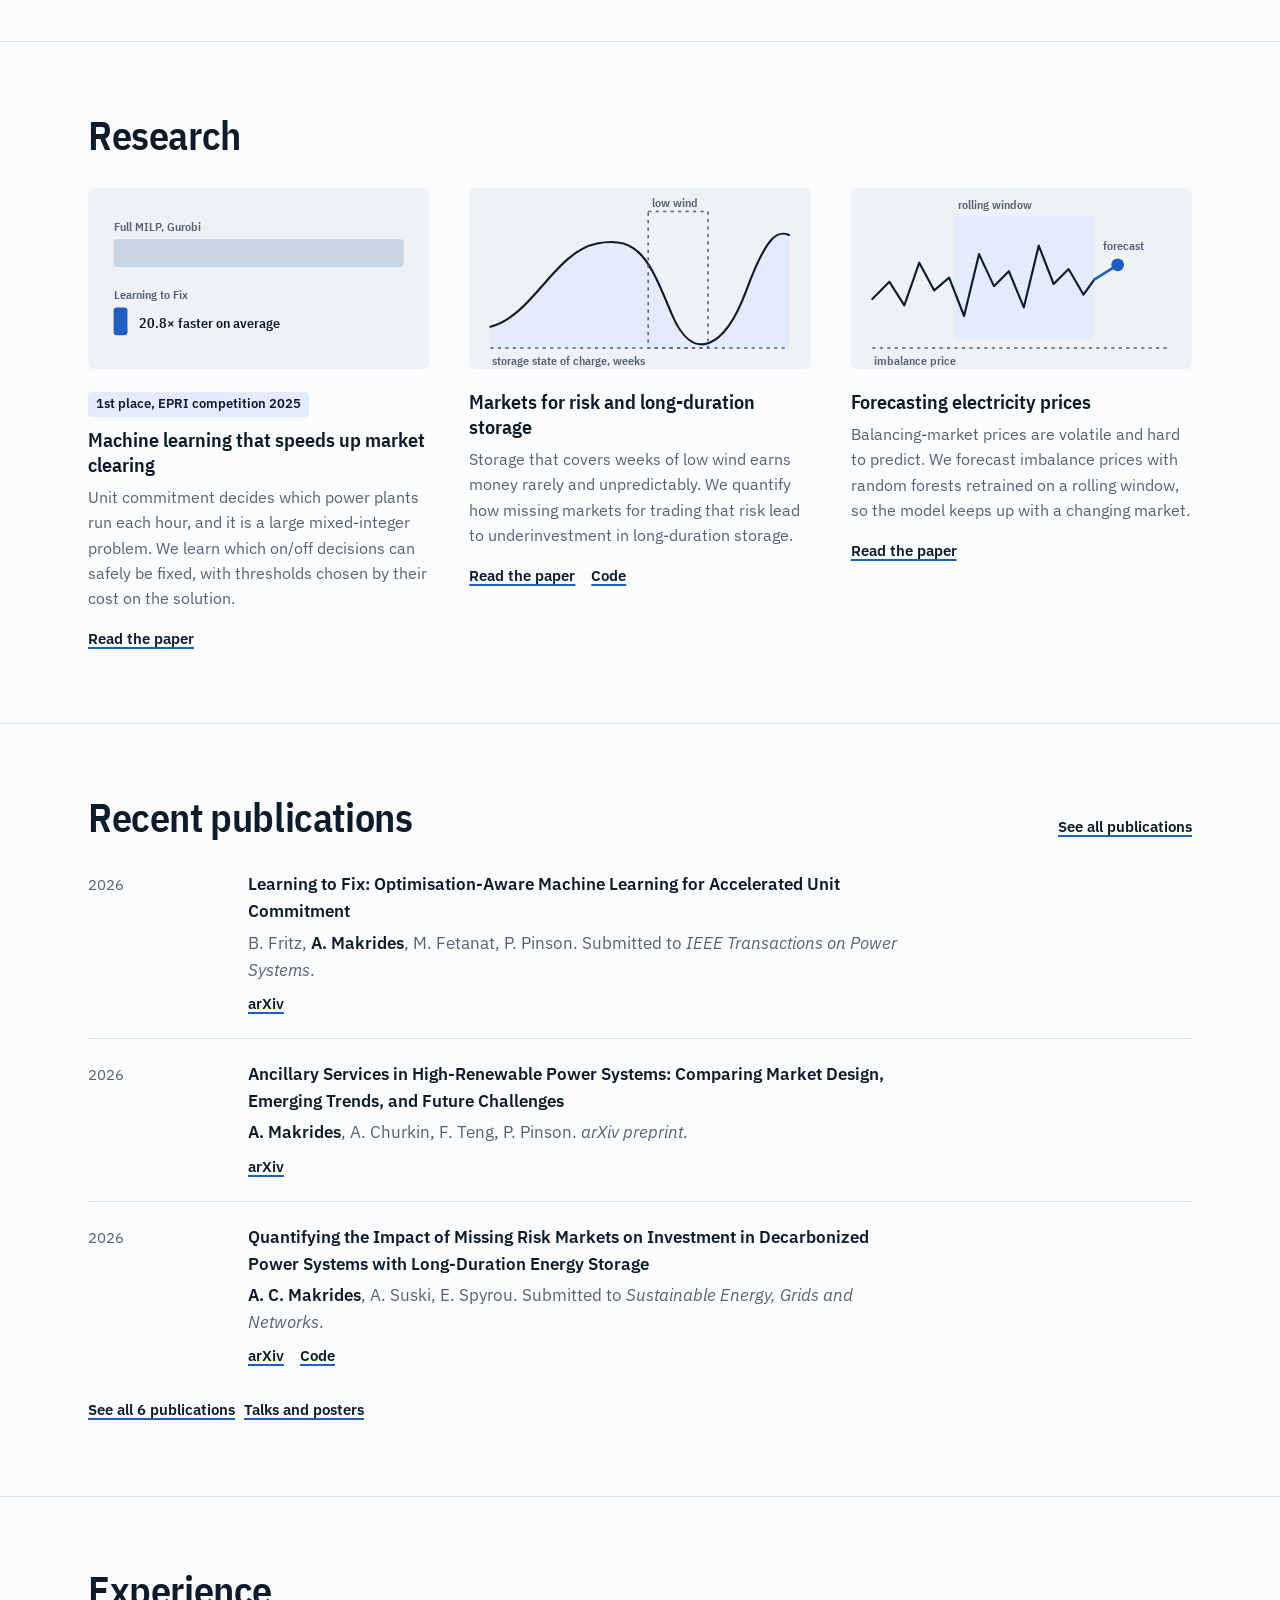
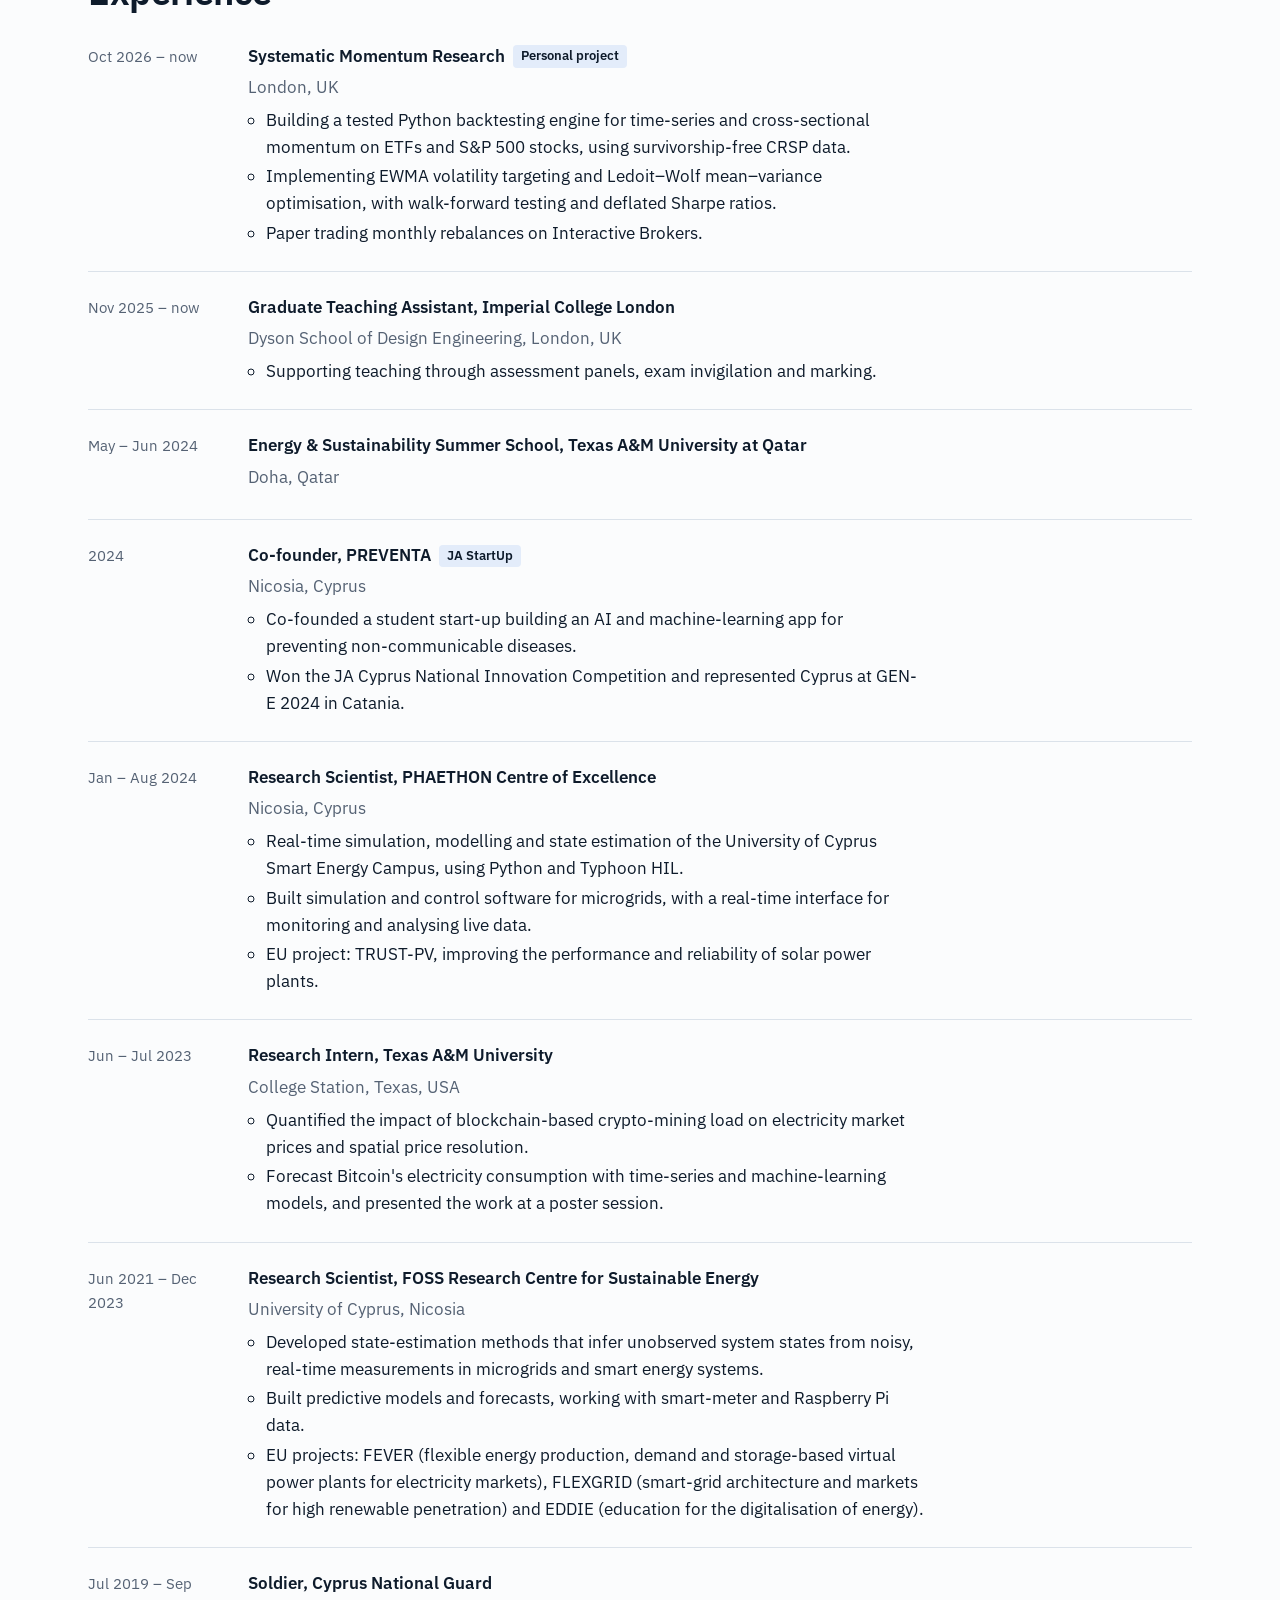
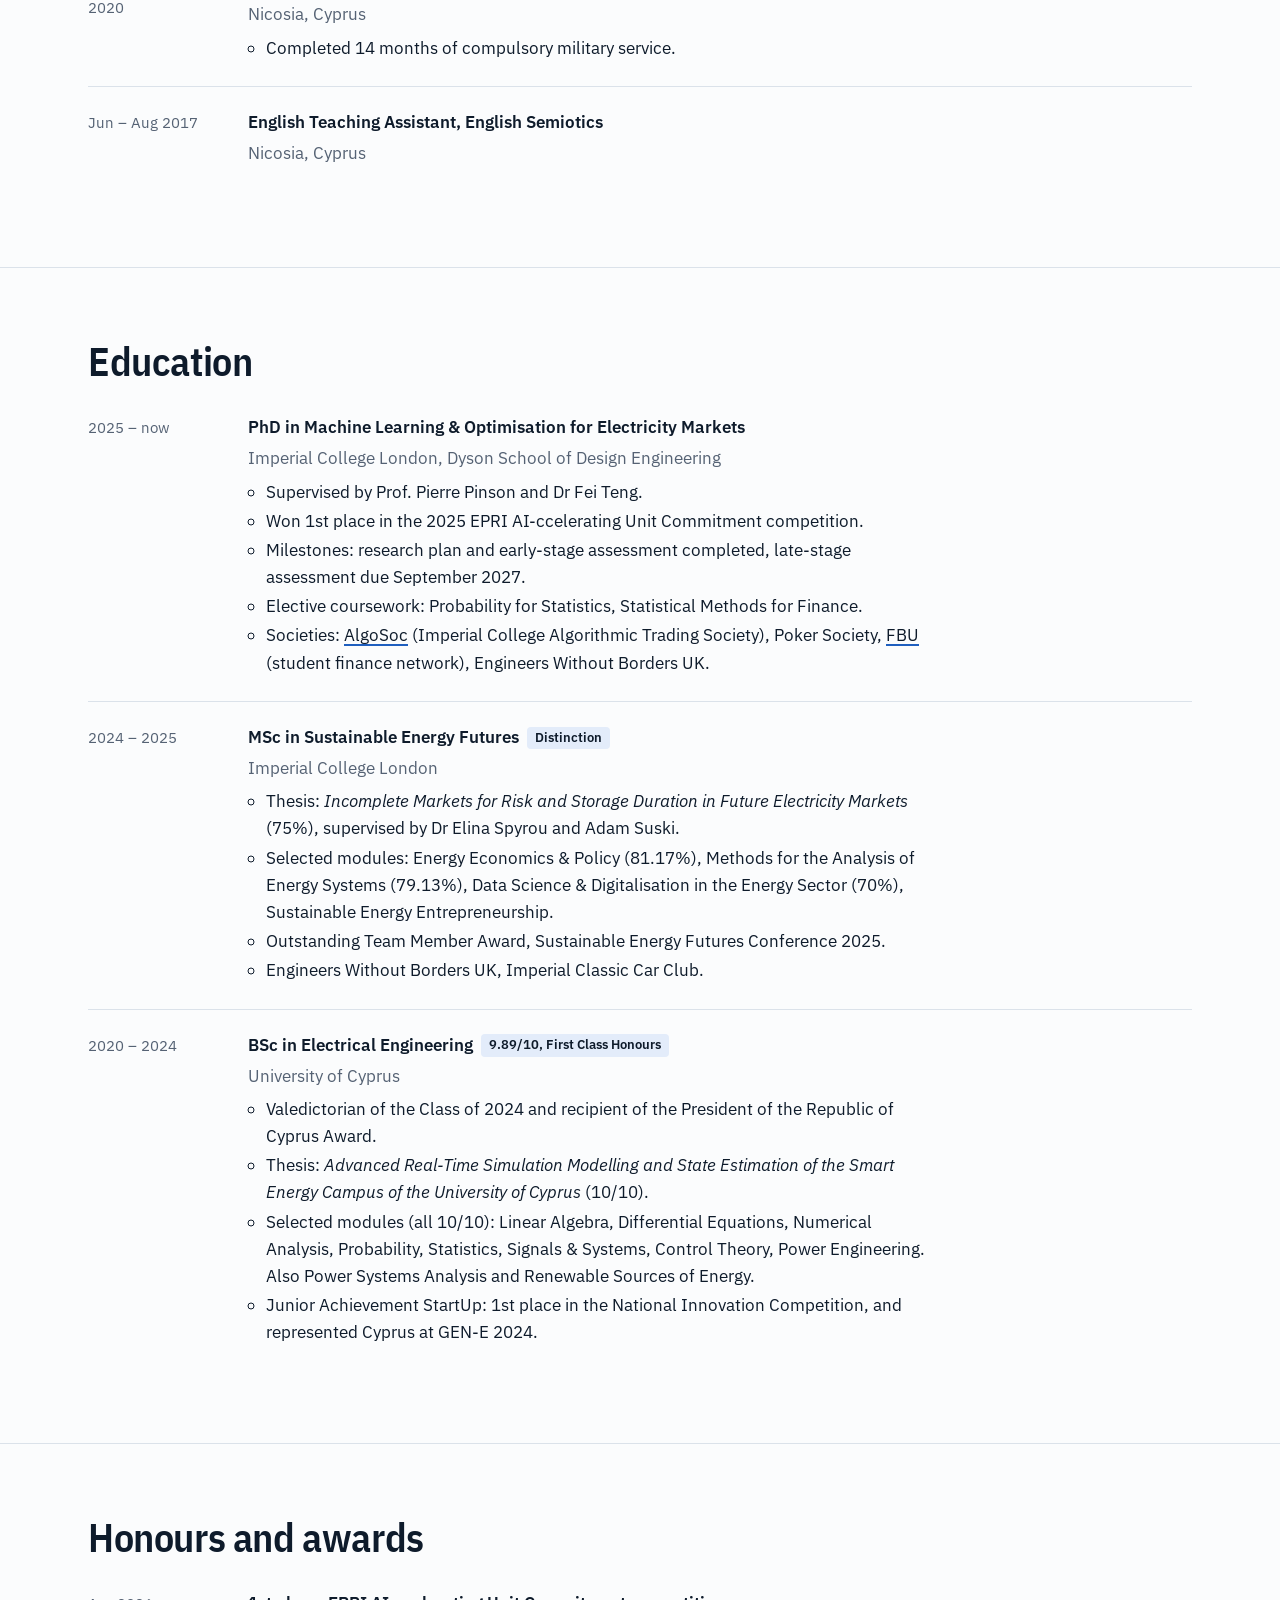
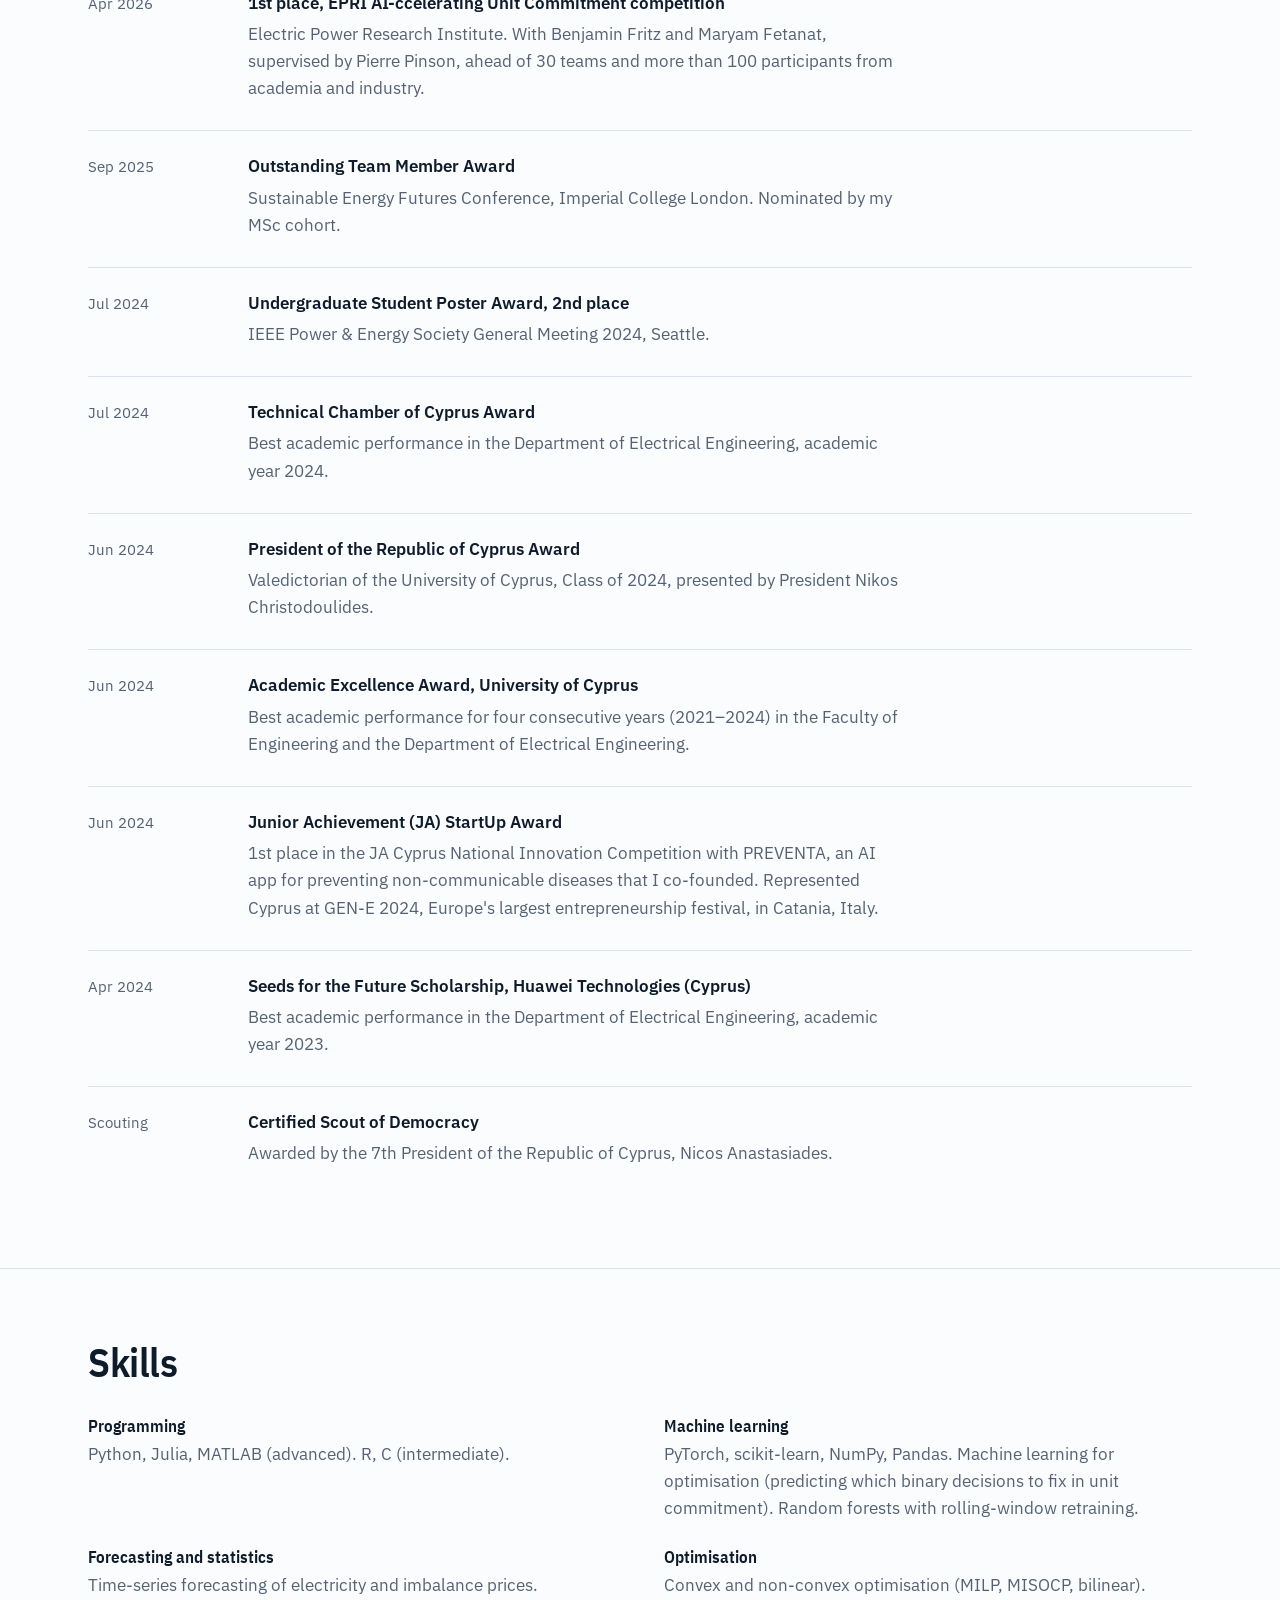
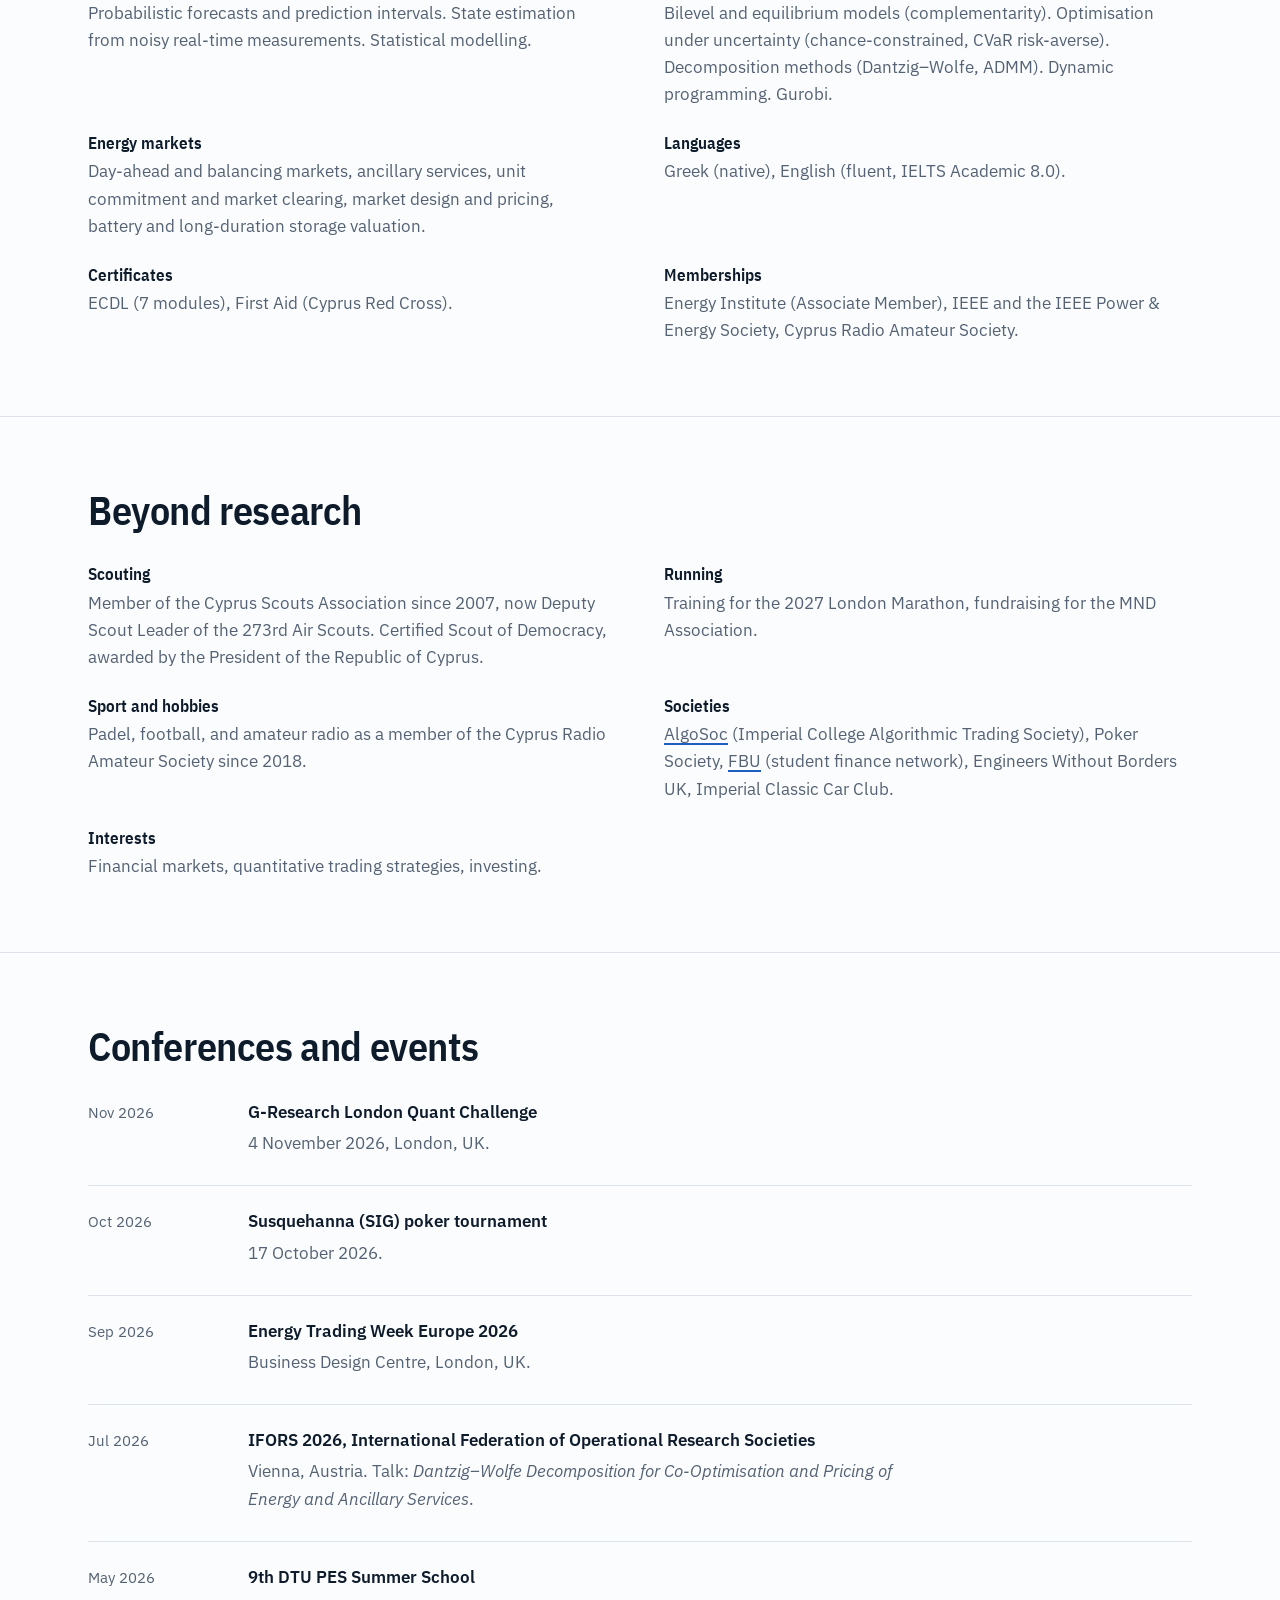
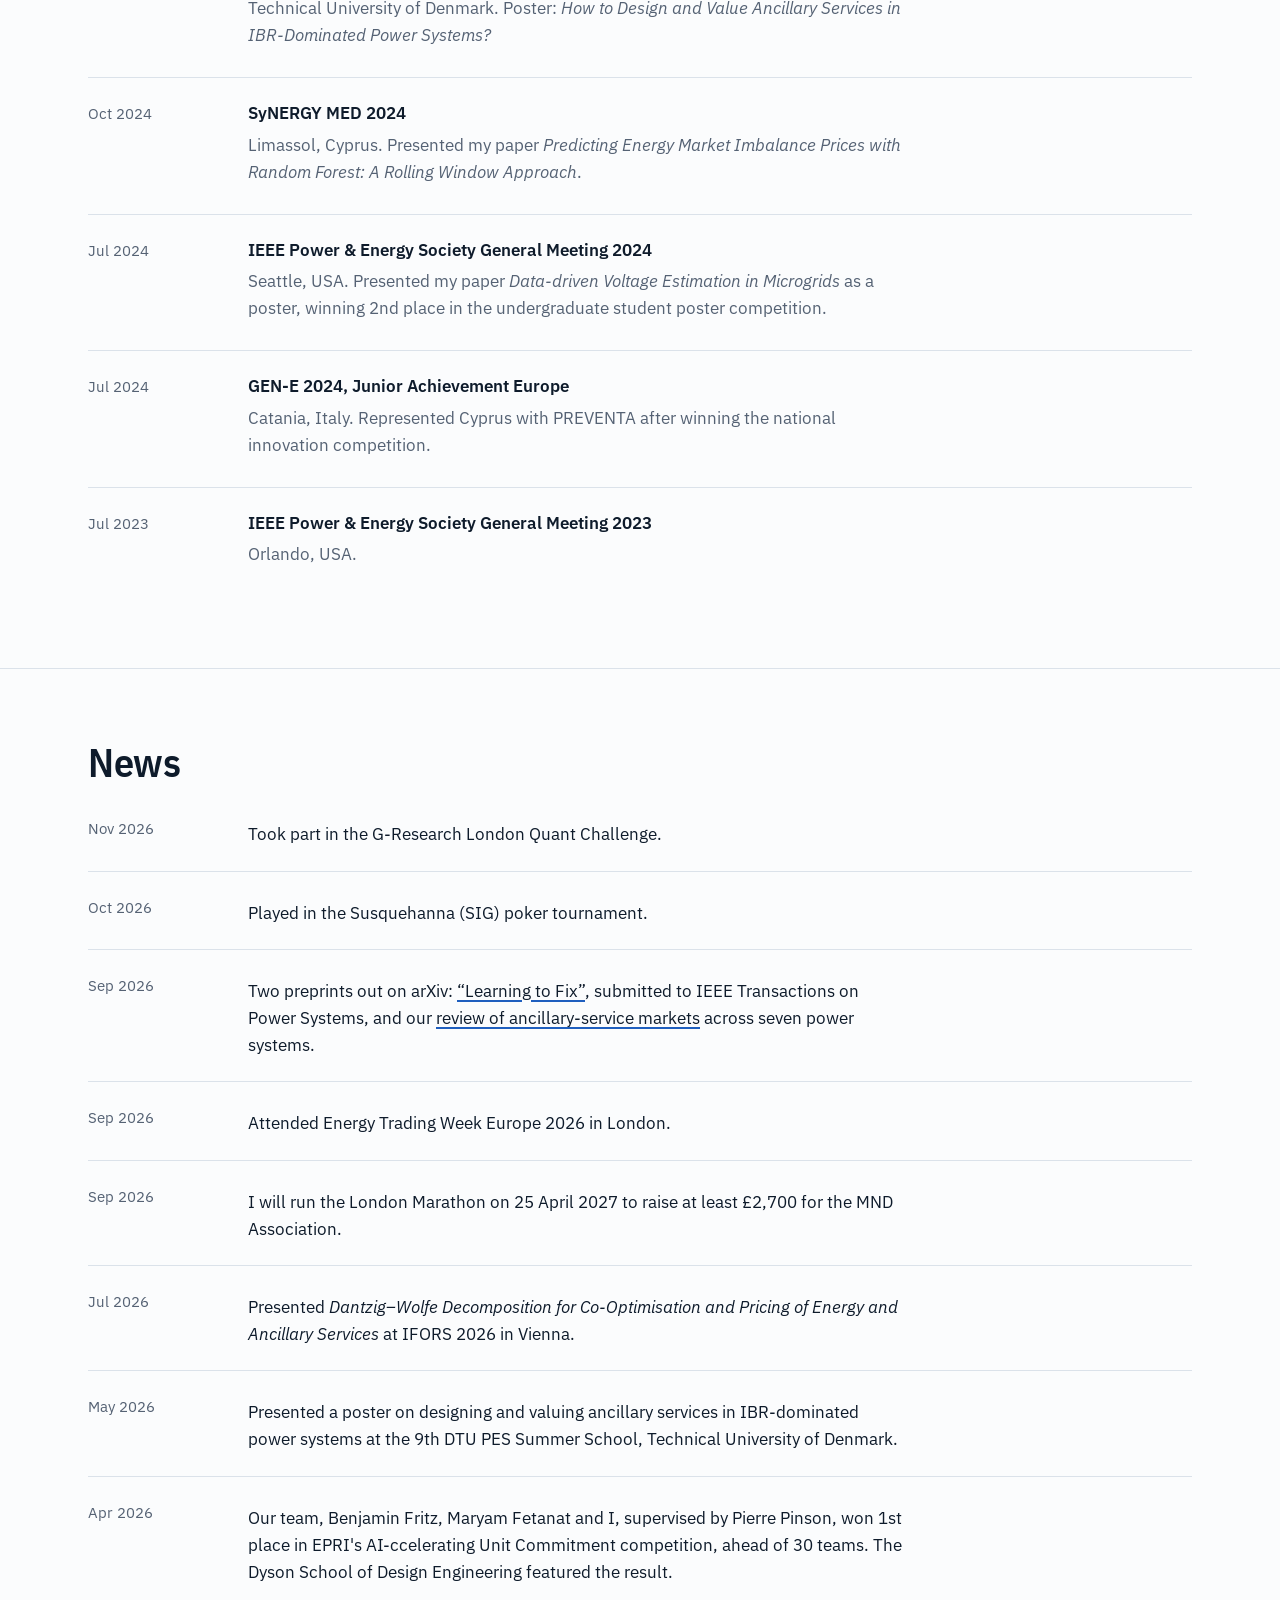
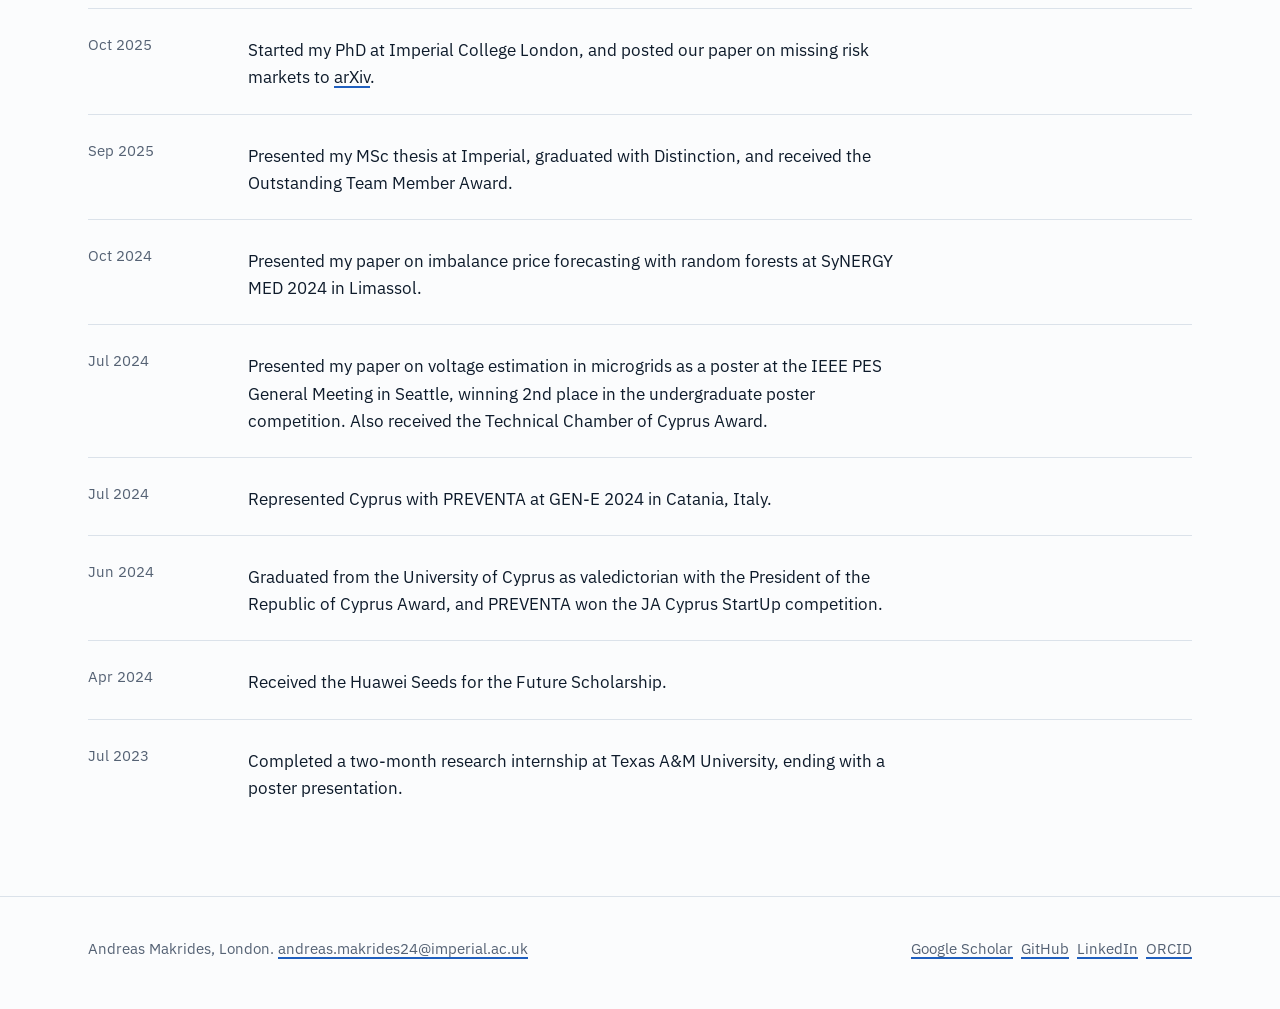
==== commit b33d58ef: "Update CV and refresh site content - Replace CV with the updated version (GitHub link, EPRI competit" ====
--- a/index.html
+++ b/index.html
@@ -6,6 +6,7 @@
   <title>Andreas Makrides | PhD Researcher, Imperial College London</title>
   <meta name="description" content="Andreas Makrides is a PhD researcher at Imperial College London working on machine learning and optimisation for electricity markets: market design, unit commitment and energy storage.">
   <meta name="author" content="Andreas Makrides">
+  <meta name="google-site-verification" content="avnLBQmVrafmJyEOsslvgl1I-9Va4wUybMZ40ZjegbA" />
   <link rel="canonical" href="https://andreas-makrides-icl.github.io/">
 
   <meta property="og:type" content="profile">
@@ -37,7 +38,7 @@
       { "@type": "CollegeOrUniversity", "name": "Imperial College London" },
       { "@type": "CollegeOrUniversity", "name": "University of Cyprus" }
     ],
-    "knowsAbout": ["Electricity markets", "Machine learning", "Mathematical optimisation", "Game theory", "Unit commitment", "Energy storage", "Quantitative finance"],
+    "knowsAbout": ["Machine learning", "Time series forecasting", "Stochastic optimisation", "Power markets", "Electricity markets", "Energy trading", "Quantitative finance", "Mathematical optimisation", "Unit commitment", "Energy storage"],
     "sameAs": [
       "https://www.linkedin.com/in/andreasmakrides/",
       "https://scholar.google.com/citations?user=wIsge80AAAAJ",
@@ -90,8 +91,8 @@
       <div class="wrap">
         <div>
           <h1>Andreas Makrides</h1>
-          <p class="role"><strong>PhD researcher at Imperial College London</strong>, building AI and optimisation methods for electricity markets, trading and energy.</p>
-          <p class="statement">I turn data into decisions in electricity markets: forecasting prices, pricing risk, valuing storage and flexibility, and solving market-clearing problems more than 20× faster than commercial solvers.</p>
+          <p class="location">London, UK</p>
+          <p class="role"><strong>PhD researcher at Imperial College London</strong>, building AI and optimisation methods for electricity markets, trading and energy: forecasting prices, pricing risk, valuing storage and flexibility, and solving market-clearing problems.</p>
           <div class="actions">
             <a class="btn btn-primary" href="publications.html">Read the publications</a>
             <a class="btn" href="assets/Andreas_Makrides_CV.pdf">Download CV</a>
@@ -208,12 +209,6 @@
           <p>I am a PhD student at Imperial College London, supervised by Prof. Pierre Pinson and Dr Fei Teng. My research asks how electricity markets should work when most power comes from wind, solar and batteries. I design pricing mechanisms, optimisation models and machine-learning methods that make those markets cheaper to run and more reliable.</p>
           <p>Before my PhD I completed an MSc in Sustainable Energy Futures at Imperial with Distinction, and a BSc in Electrical Engineering at the University of Cyprus, where I graduated as valedictorian. Before Imperial, I built forecasting, state-estimation and real-time simulation tools running on live energy systems at the PHAETHON Centre of Excellence and the FOSS Research Centre in Cyprus, worked on EU research projects in smart grids and virtual power plants, and quantified how crypto-mining load moves electricity prices as a research intern at Texas A&amp;M University.</p>
           <p>I am also interested in financial markets and quantitative trading, and I am currently building a systematic momentum research framework in Python.</p>
-          <ul class="facts">
-            <li>London, UK</li>
-            <li>Python, Julia, MATLAB</li>
-            <li>Greek and English</li>
-            <li><a href="https://orcid.org/0009-0001-1795-0729">ORCID 0009-0001-1795-0729</a></li>
-          </ul>
         </div>
       </div>
     </section>
@@ -380,25 +375,14 @@
             </div>
           </li>
           <li>
-            <span class="when">Jun 2022 – Dec 2023</span>
+            <span class="when">Jun 2021 – Dec 2023</span>
             <div>
               <p class="entry-title">Research Scientist, FOSS Research Centre for Sustainable Energy</p>
               <p class="entry-sub org-place">University of Cyprus, Nicosia</p>
               <div class="entry-body"><ul>
                 <li>Developed state-estimation methods that infer unobserved system states from noisy, real-time measurements in microgrids and smart energy systems.</li>
                 <li>Built predictive models and forecasts, working with smart-meter and Raspberry Pi data.</li>
-                <li>EU projects: FEVER (flexible energy production, demand and storage-based virtual power plants for electricity markets) and FLEXGRID (smart-grid architecture and markets for high renewable penetration).</li>
-              </ul></div>
-            </div>
-          </li>
-          <li>
-            <span class="when">Jun – Dec 2021</span>
-            <div>
-              <p class="entry-title">Research Intern, FOSS Research Centre for Sustainable Energy</p>
-              <p class="entry-sub org-place">University of Cyprus, Nicosia</p>
-              <div class="entry-body"><ul>
-                <li>Designed and built a voltage-comparator circuit that switches lighting on when a solar panel's output falls below a threshold.</li>
-                <li>Geo-spatial visualisation projects, and the EU project EDDIE on education for the digitalisation of energy.</li>
+                <li>EU projects: FEVER (flexible energy production, demand and storage-based virtual power plants for electricity markets), FLEXGRID (smart-grid architecture and markets for high renewable penetration) and EDDIE (education for the digitalisation of energy).</li>
               </ul></div>
             </div>
           </li>
@@ -494,9 +478,11 @@
         <div class="section-head"><h2 id="skills-h">Skills</h2></div>
         <dl class="skills">
           <div><dt>Programming</dt><dd>Python, Julia, MATLAB (advanced). R, C (intermediate).</dd></div>
-          <div><dt>Machine learning and data</dt><dd>NumPy, Pandas, scikit-learn, PyTorch. Time-series forecasting, state estimation, statistical modelling.</dd></div>
-          <div><dt>Optimisation</dt><dd>Linear, convex and non-convex optimisation. Mixed-integer programming (MILP, MISOCP). Stochastic optimisation, chance constraints and CVaR risk measures. Decomposition methods (Dantzig–Wolfe, ADMM). Equilibrium models.</dd></div>
-                    <div><dt>Languages</dt><dd>Greek (native), English (fluent, IELTS Academic 8.0).</dd></div>
+          <div><dt>Machine learning</dt><dd>PyTorch, scikit-learn, NumPy, Pandas. Machine learning for optimisation (predicting which binary decisions to fix in unit commitment). Random forests with rolling-window retraining.</dd></div>
+          <div><dt>Forecasting and statistics</dt><dd>Time-series forecasting of electricity and imbalance prices. Probabilistic forecasts and prediction intervals. State estimation from noisy real-time measurements. Statistical modelling.</dd></div>
+          <div><dt>Optimisation</dt><dd>Convex and non-convex optimisation (MILP, MISOCP, bilinear). Bilevel and equilibrium models (complementarity). Optimisation under uncertainty (chance-constrained, CVaR risk-averse). Decomposition methods (Dantzig–Wolfe, ADMM). Dynamic programming. Gurobi.</dd></div>
+          <div><dt>Energy markets</dt><dd>Day-ahead and balancing markets, ancillary services, unit commitment and market clearing, market design and pricing, battery and long-duration storage valuation.</dd></div>
+          <div><dt>Languages</dt><dd>Greek (native), English (fluent, IELTS Academic 8.0).</dd></div>
           <div><dt>Certificates</dt><dd>ECDL (7 modules), First Aid (Cyprus Red Cross).</dd></div>
           <div><dt>Memberships</dt><dd>Energy Institute (Associate Member), IEEE and the IEEE Power &amp; Energy Society, Cyprus Radio Amateur Society.</dd></div>
         </dl>
@@ -522,7 +508,7 @@
       <div class="wrap">
         <div class="section-head"><h2 id="events-h">Conferences and events</h2></div>
         <ul class="entries">
-          <li><span class="when">Nov 2026</span><div><p class="entry-title">G-Research London Quant Challenge</p><p class="entry-sub">London, UK.</p></div></li>
+          <li><span class="when">Nov 2026</span><div><p class="entry-title">G-Research London Quant Challenge</p><p class="entry-sub">4 November 2026, London, UK.</p></div></li>
           <li><span class="when">Oct 2026</span><div><p class="entry-title">Susquehanna (SIG) poker tournament</p><p class="entry-sub">17 October 2026.</p></div></li>
           <li><span class="when">Sep 2026</span><div><p class="entry-title">Energy Trading Week Europe 2026</p><p class="entry-sub">Business Design Centre, London, UK.</p></div></li>
           <li><span class="when">Jul 2026</span><div><p class="entry-title">IFORS 2026, International Federation of Operational Research Societies</p><p class="entry-sub">Vienna, Austria. Talk: <i>Dantzig–Wolfe Decomposition for Co-Optimisation and Pricing of Energy and Ancillary Services</i>.</p></div></li>
@@ -555,7 +541,7 @@
           <li><span class="when">Jul 2024</span><p class="entry-body">Represented Cyprus with PREVENTA at GEN-E 2024 in Catania, Italy.</p></li>
           <li><span class="when">Jun 2024</span><p class="entry-body">Graduated from the University of Cyprus as valedictorian with the President of the Republic of Cyprus Award, and PREVENTA won the JA Cyprus StartUp competition.</p></li>
           <li><span class="when">Apr 2024</span><p class="entry-body">Received the Huawei Seeds for the Future Scholarship.</p></li>
-          <li><span class="when">Aug 2023</span><p class="entry-body">Completed a two-month research internship at Texas A&amp;M University, ending with a poster presentation.</p></li>
+          <li><span class="when">Jul 2023</span><p class="entry-body">Completed a two-month research internship at Texas A&amp;M University, ending with a poster presentation.</p></li>
         </ul>
       </div>
     </section>
--- a/assets/styles.css
+++ b/assets/styles.css
@@ -110,7 +110,7 @@
 }
 .role { font-size: 1.0625rem; margin: 0 0 1.25rem; color: var(--muted); }
 .role strong { color: var(--ink); font-weight: 600; }
-.statement { font-size: 1.25rem; line-height: 1.5; max-width: 34ch; margin: 0; }
+.location { margin: -0.75rem 0 1rem; color: var(--muted); font-size: 0.9375rem; }
 
 /* merit-order chart */
 .market { margin: 0; }
@@ -143,8 +143,6 @@
 /* about */
 .about { display: grid; grid-template-columns: 15rem minmax(0, 1fr); gap: 3rem; align-items: start; }
 .about img { width: 15rem; height: auto; aspect-ratio: 3 / 4; object-fit: cover; border-radius: 4px; display: block; background: var(--surface); }
-.facts { display: flex; flex-wrap: wrap; gap: 0.5rem; list-style: none; padding: 0; margin: 1.5rem 0 0; }
-.facts li { background: var(--tint); border-radius: 999px; padding: 0.25rem 0.75rem; font-size: 0.875rem; }
 
 /* research themes */
 .themes { display: grid; grid-template-columns: repeat(3, minmax(0, 1fr)); gap: 2.5rem; list-style: none; margin: 0; padding: 0; }
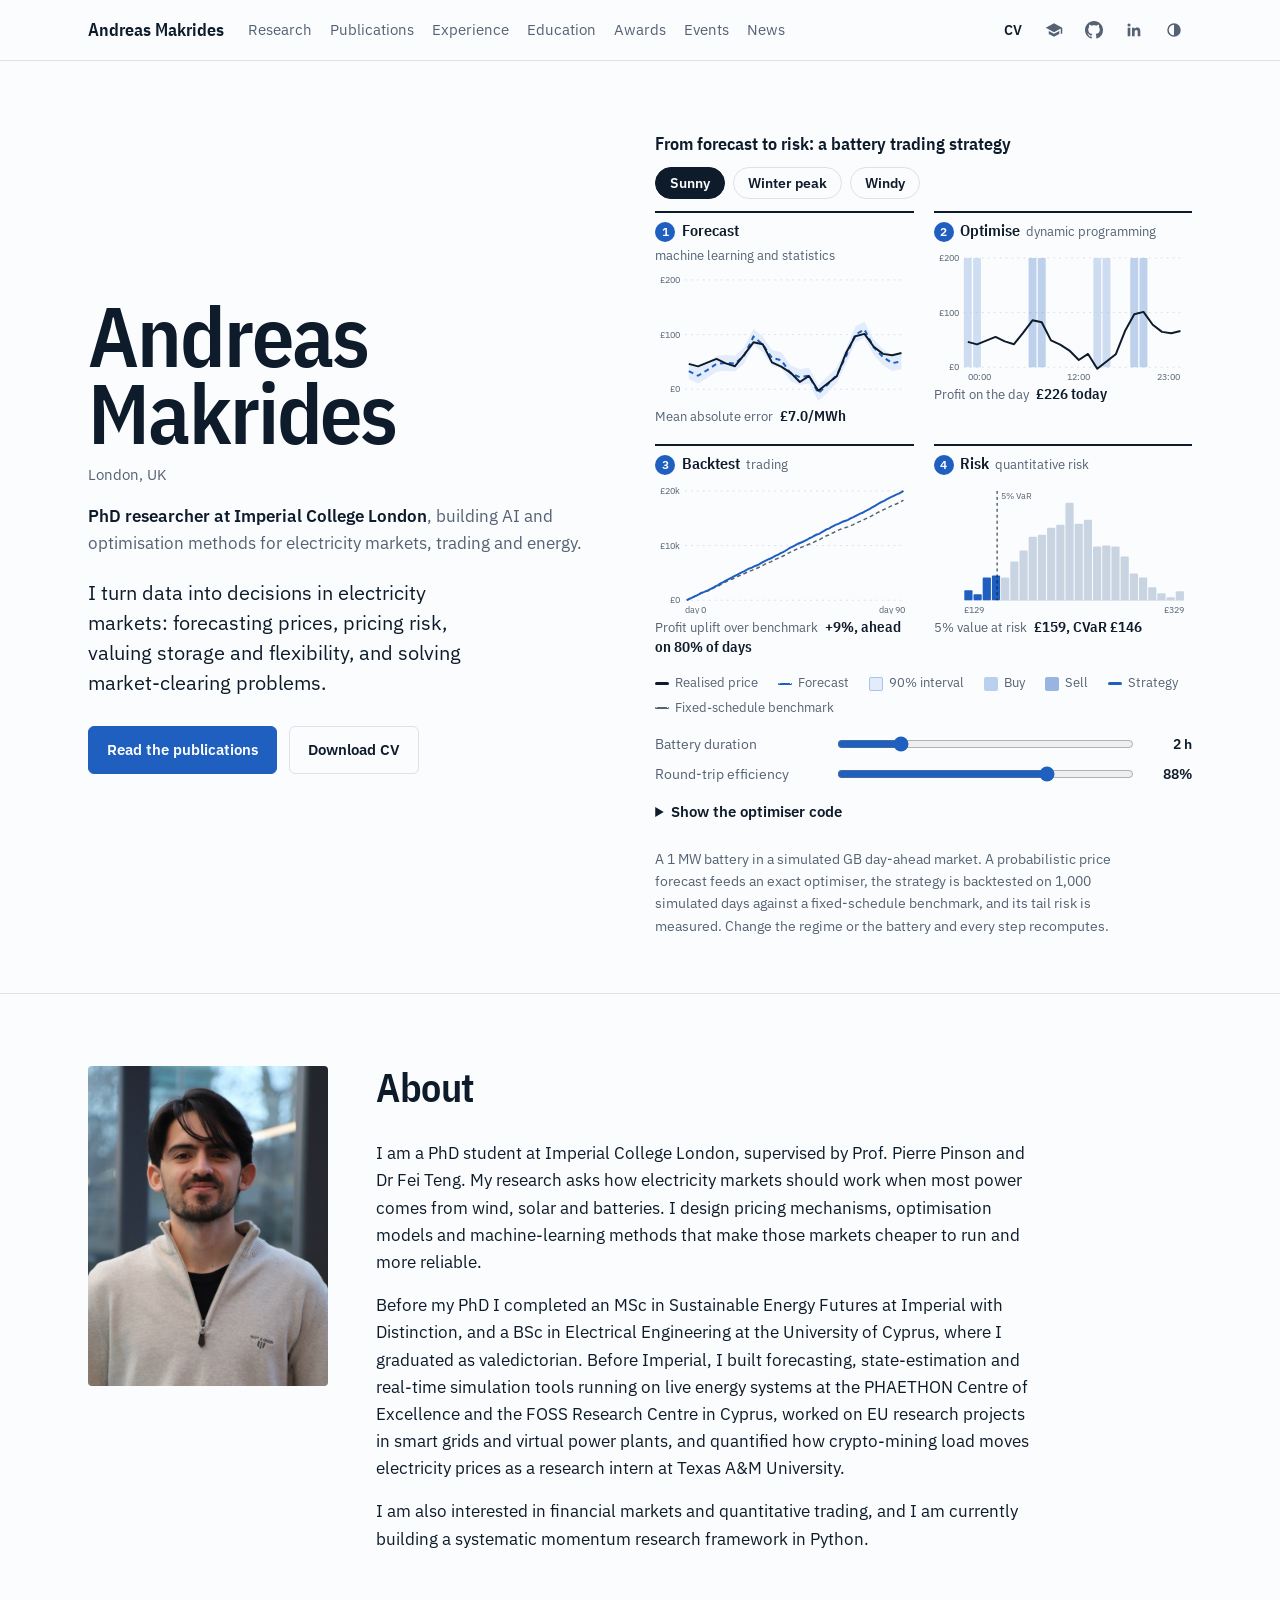
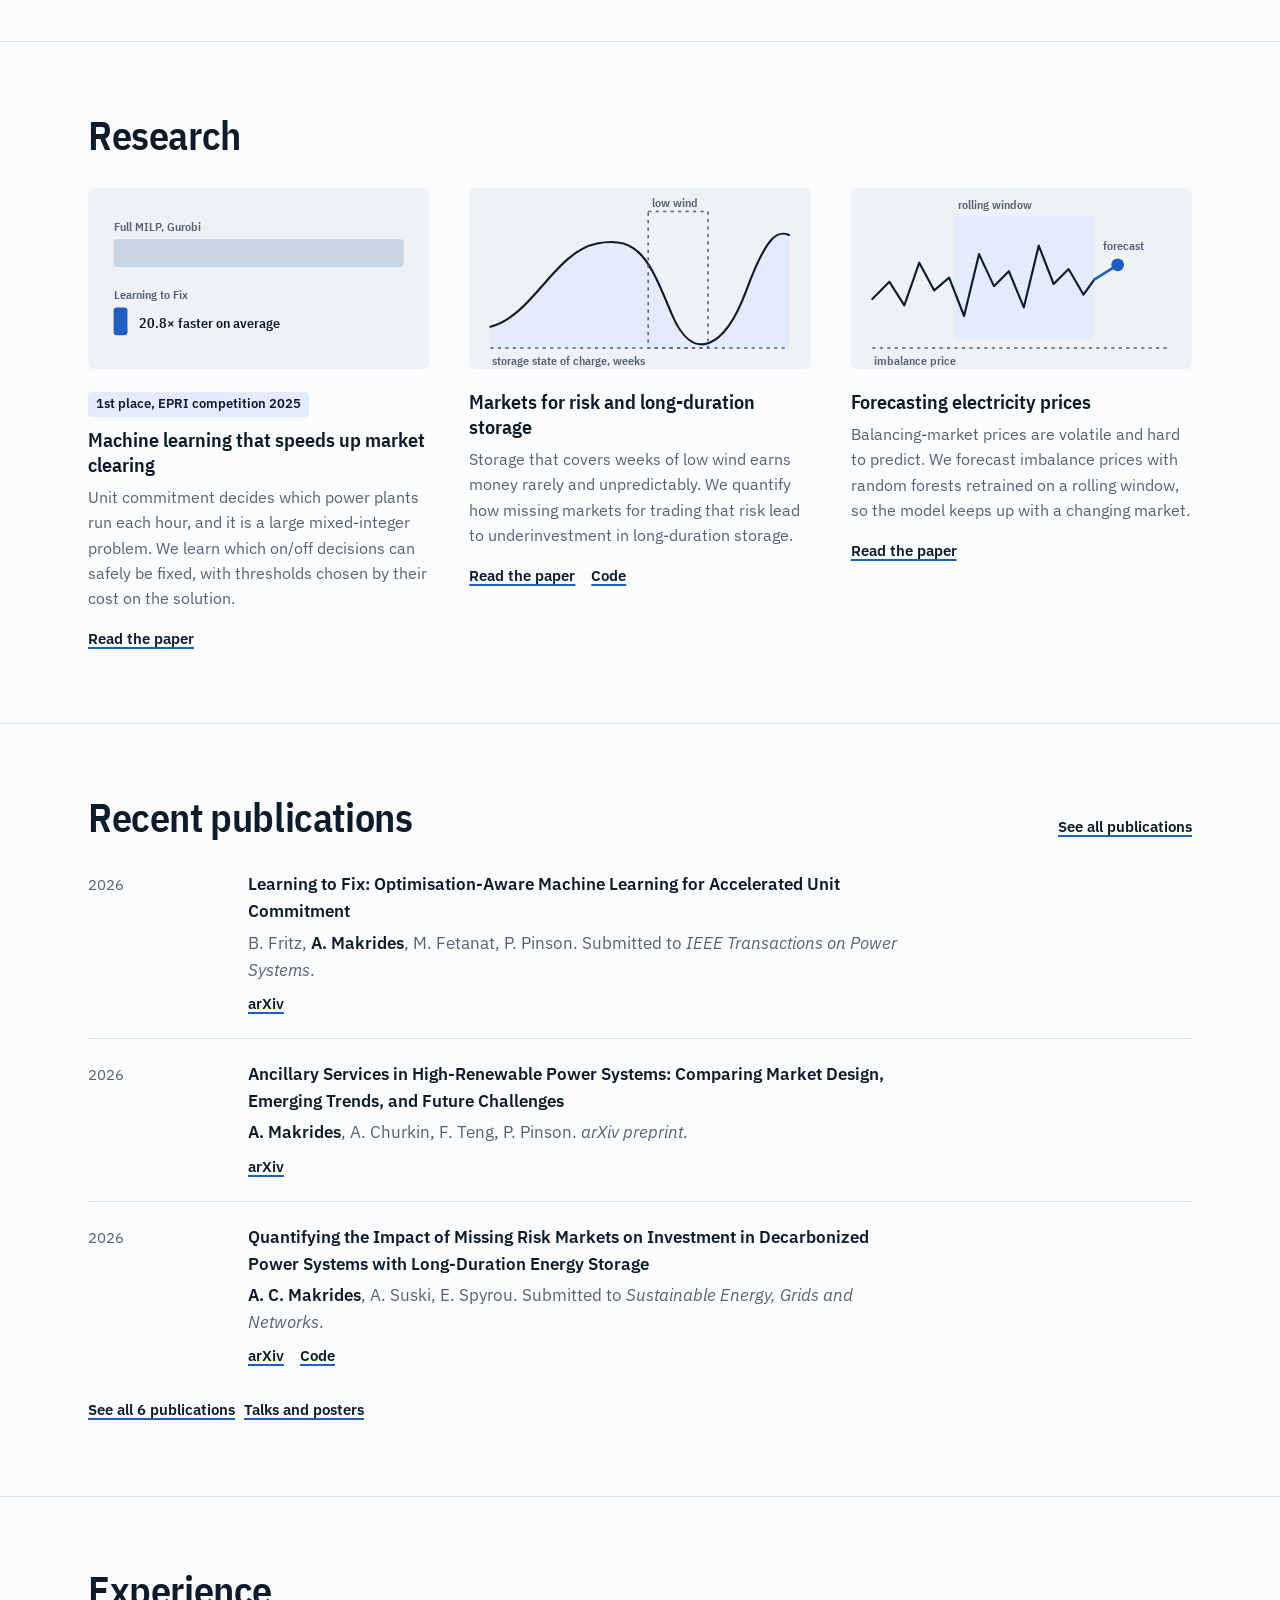
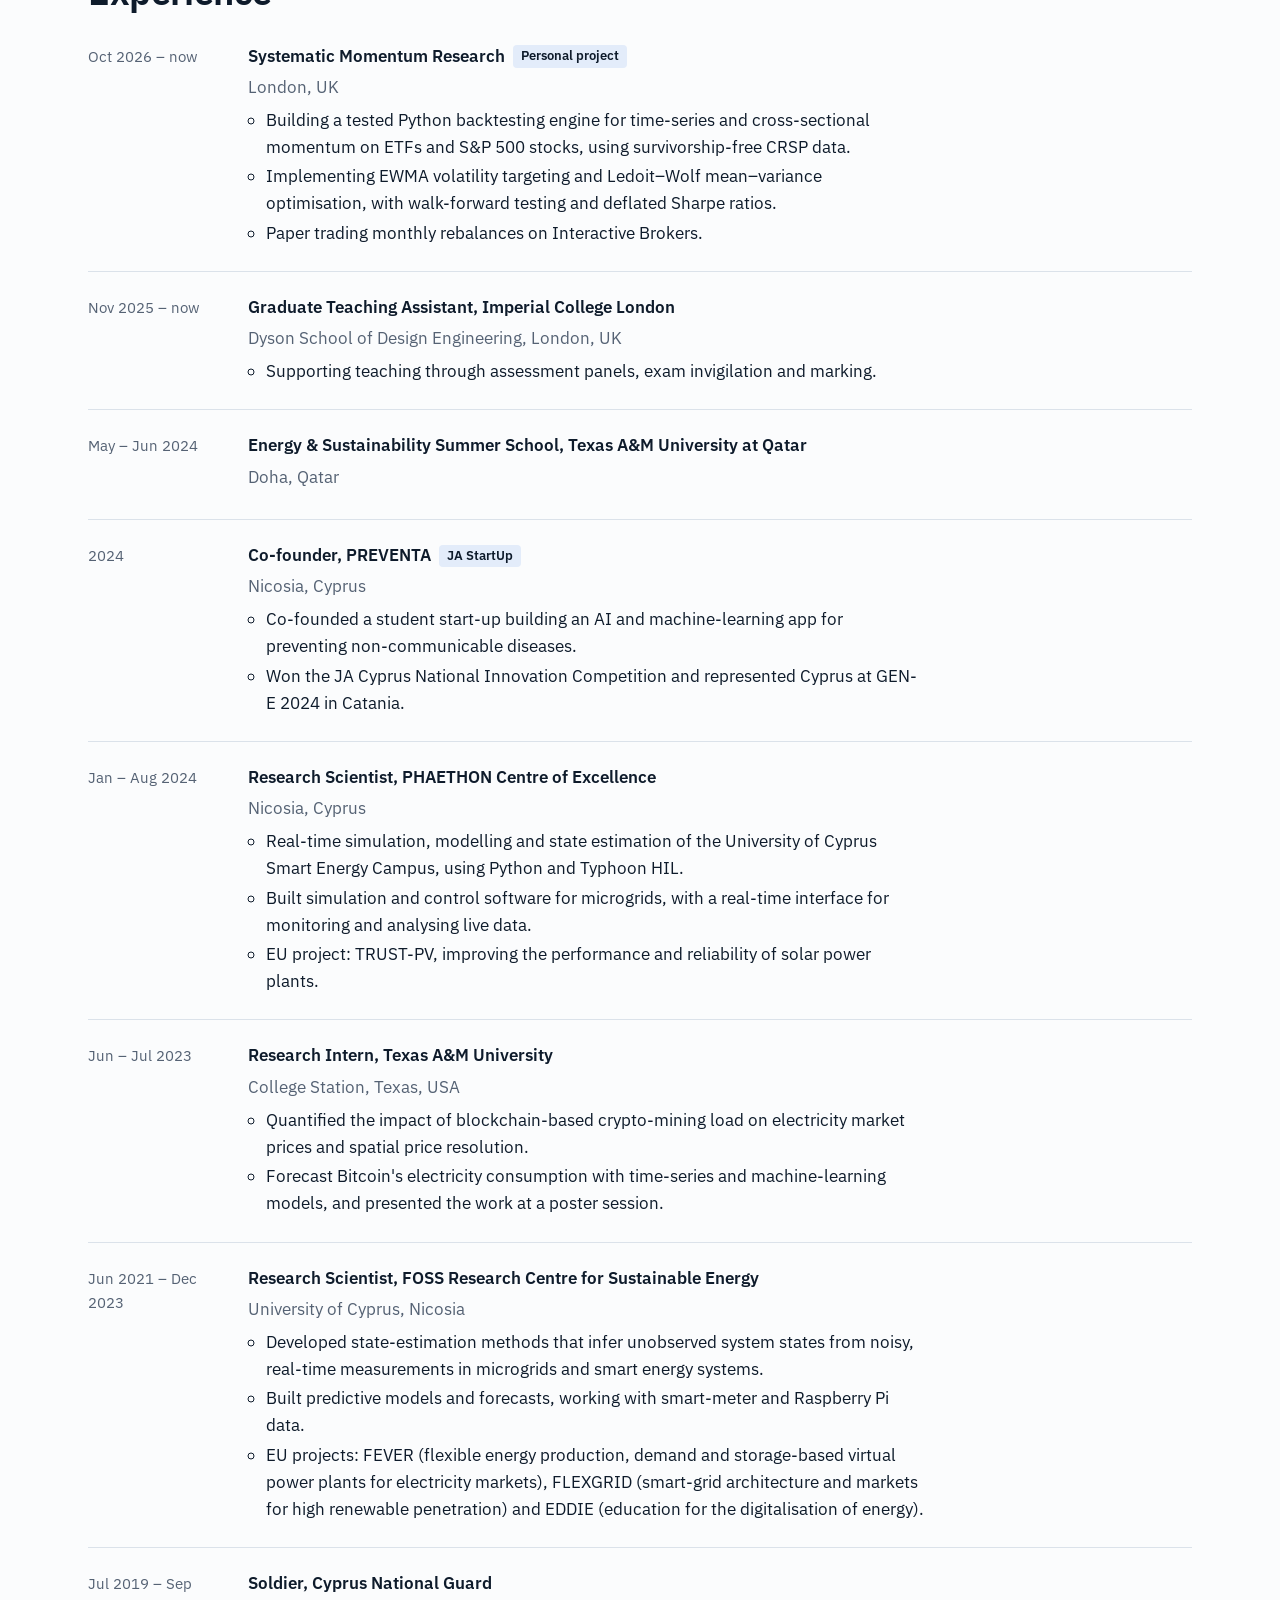
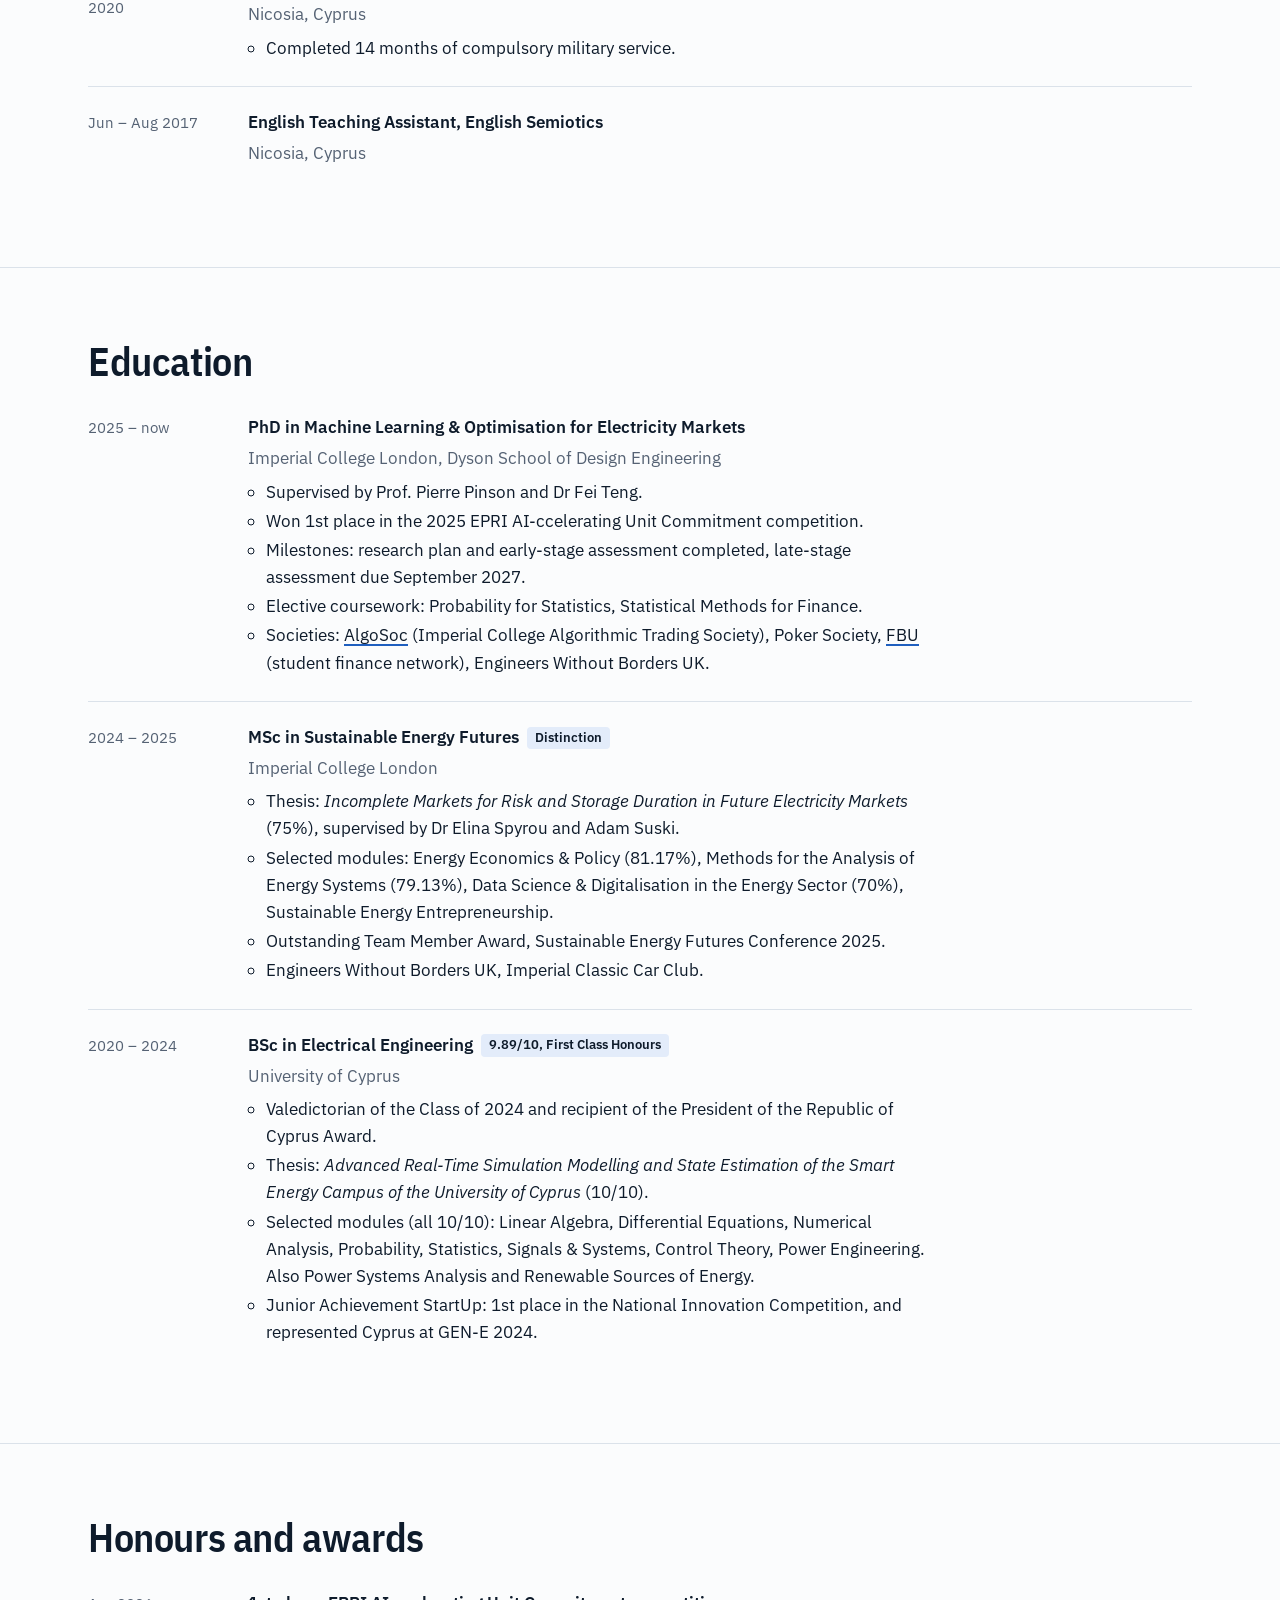
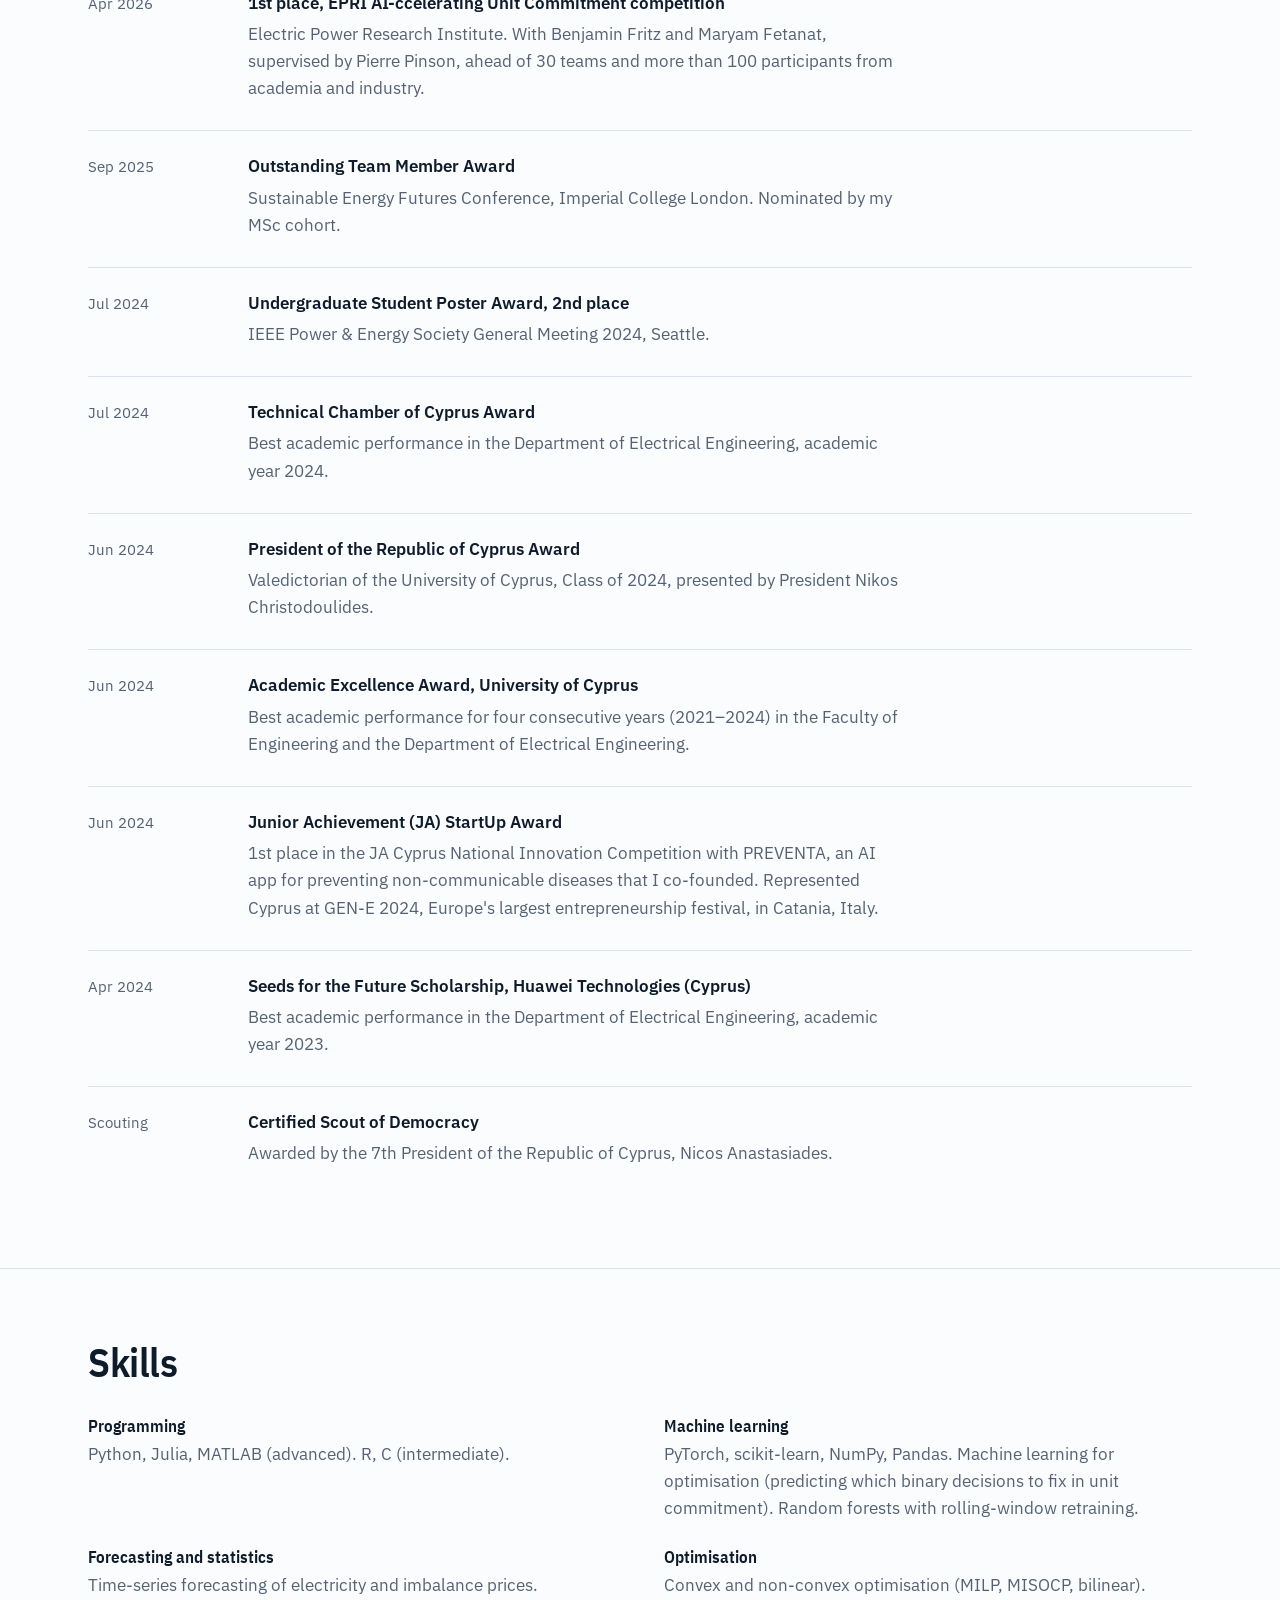
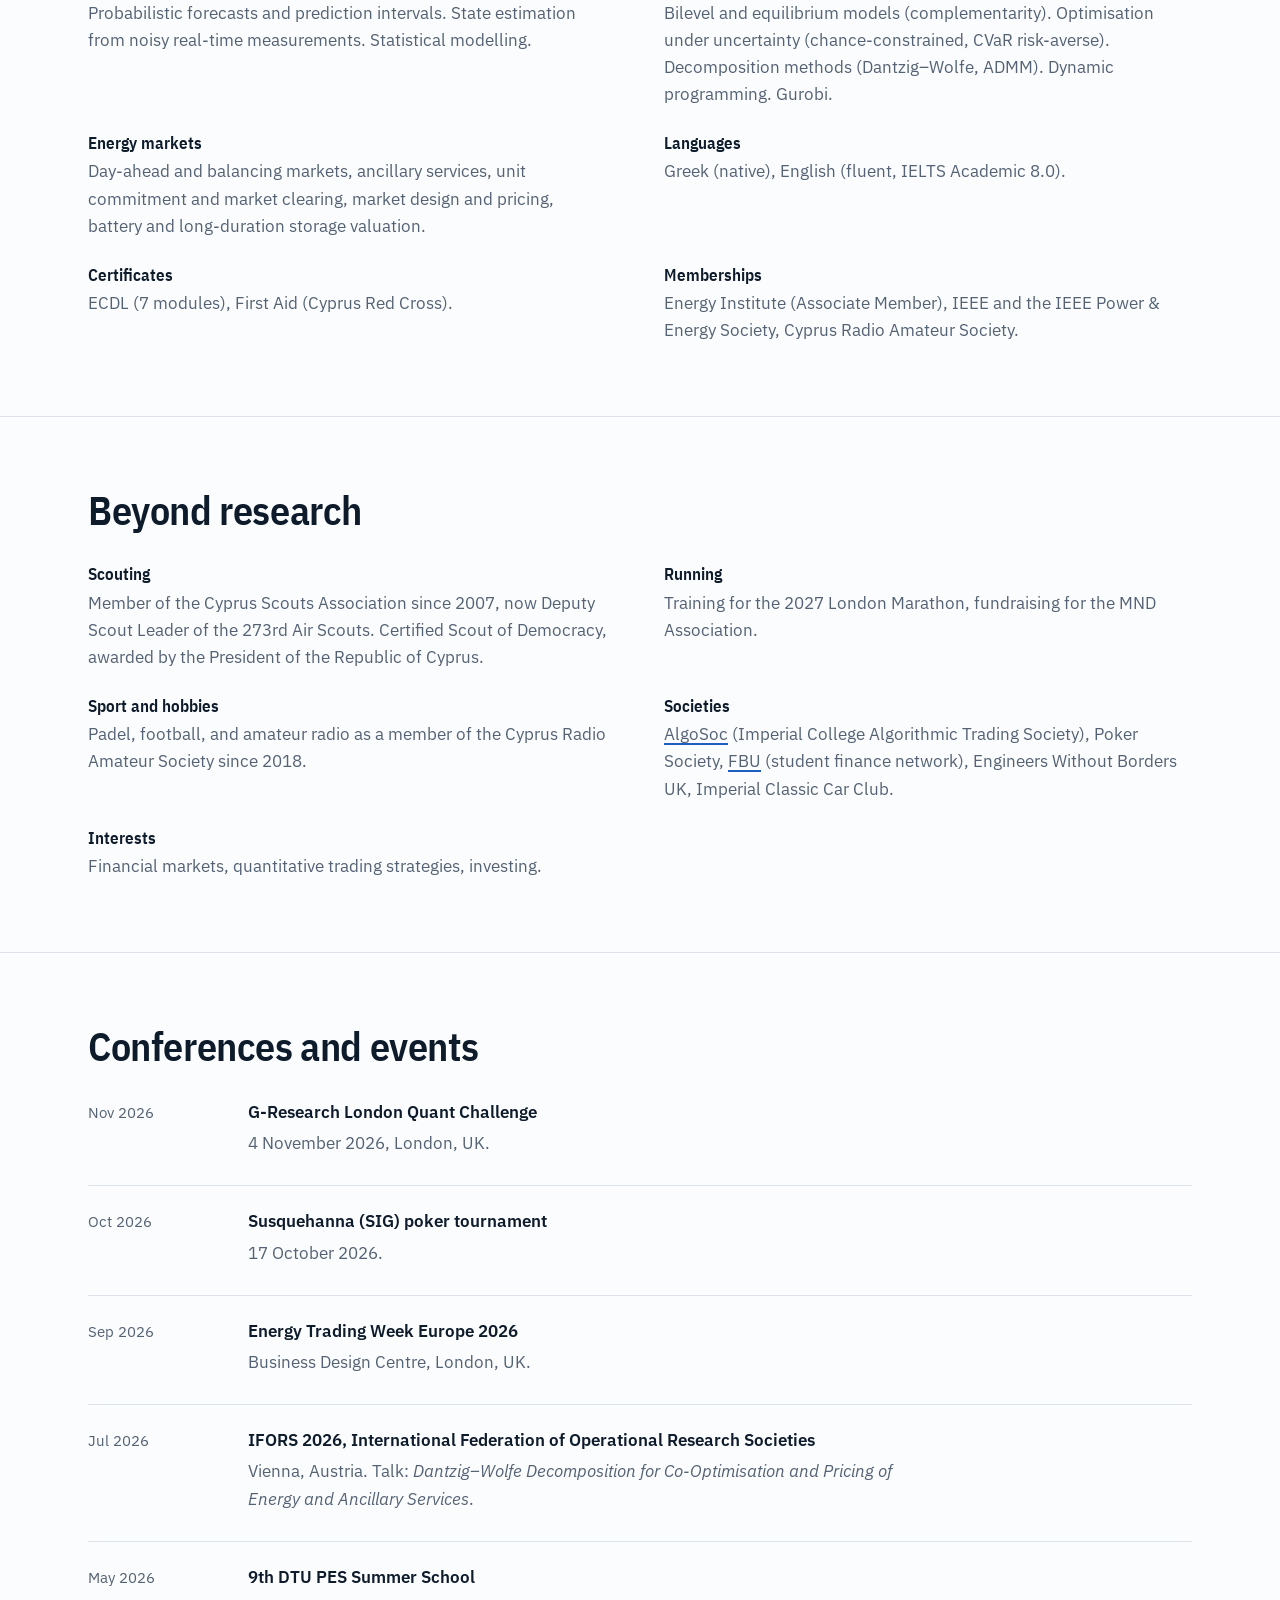
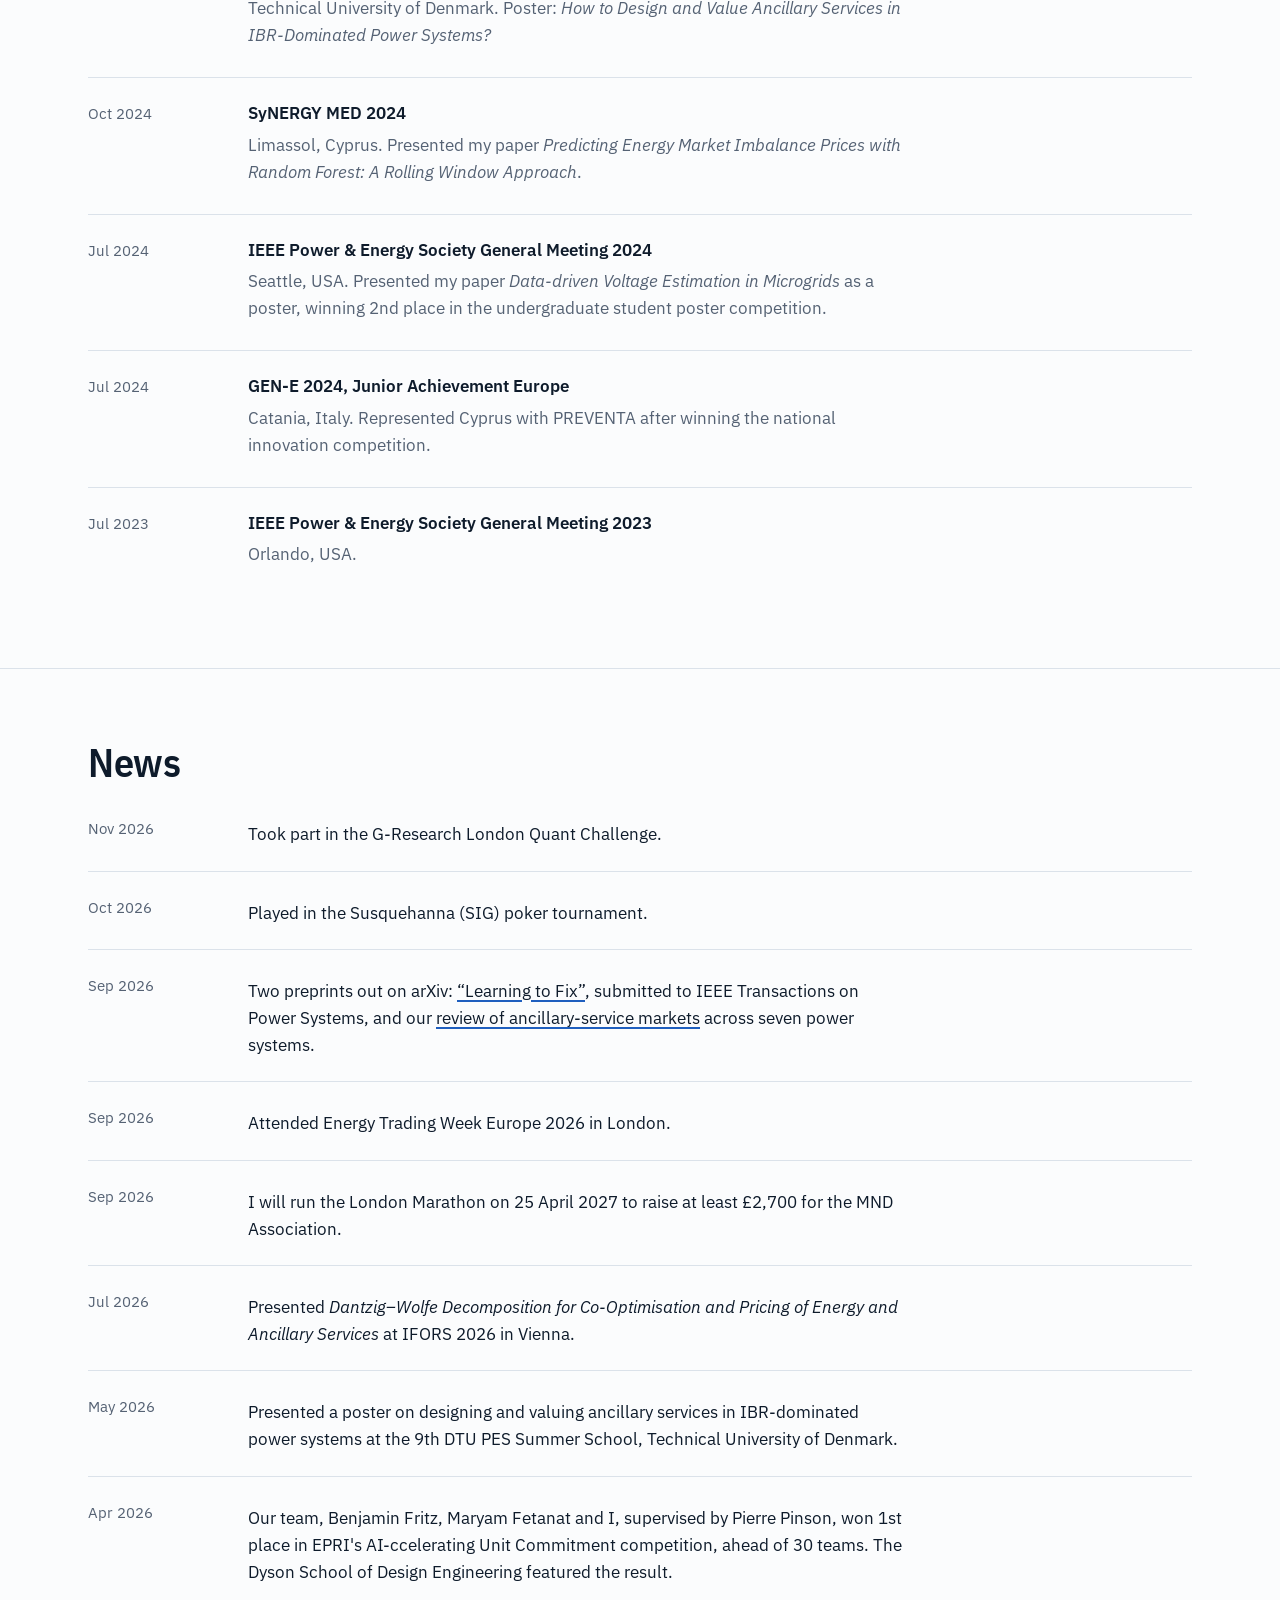
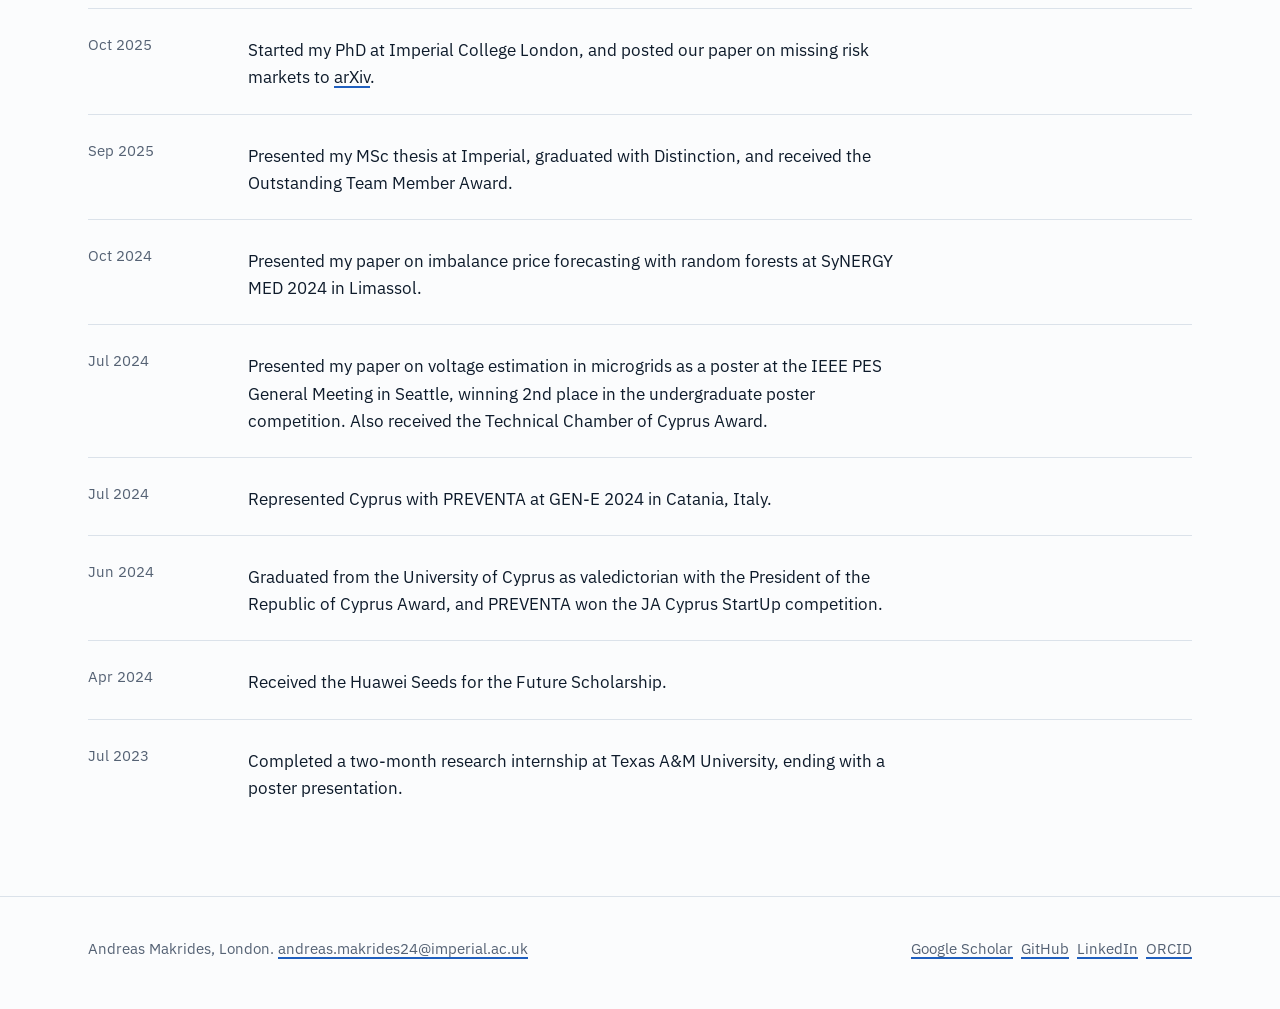
==== commit b1dd172b: "Restore two-part headline Bring back the role line plus the larger statement, ending at "solving mar" ====
--- a/index.html
+++ b/index.html
@@ -92,7 +92,8 @@
         <div>
           <h1>Andreas Makrides</h1>
           <p class="location">London, UK</p>
-          <p class="role"><strong>PhD researcher at Imperial College London</strong>, building AI and optimisation methods for electricity markets, trading and energy: forecasting prices, pricing risk, valuing storage and flexibility, and solving market-clearing problems.</p>
+          <p class="role"><strong>PhD researcher at Imperial College London</strong>, building AI and optimisation methods for electricity markets, trading and energy.</p>
+          <p class="statement">I turn data into decisions in electricity markets: forecasting prices, pricing risk, valuing storage and flexibility, and solving market-clearing problems.</p>
           <div class="actions">
             <a class="btn btn-primary" href="publications.html">Read the publications</a>
             <a class="btn" href="assets/Andreas_Makrides_CV.pdf">Download CV</a>
--- a/assets/styles.css
+++ b/assets/styles.css
@@ -111,6 +111,7 @@
 .role { font-size: 1.0625rem; margin: 0 0 1.25rem; color: var(--muted); }
 .role strong { color: var(--ink); font-weight: 600; }
 .location { margin: -0.75rem 0 1rem; color: var(--muted); font-size: 0.9375rem; }
+.statement { font-size: 1.25rem; line-height: 1.5; max-width: 34ch; margin: 0; }
 
 /* merit-order chart */
 .market { margin: 0; }
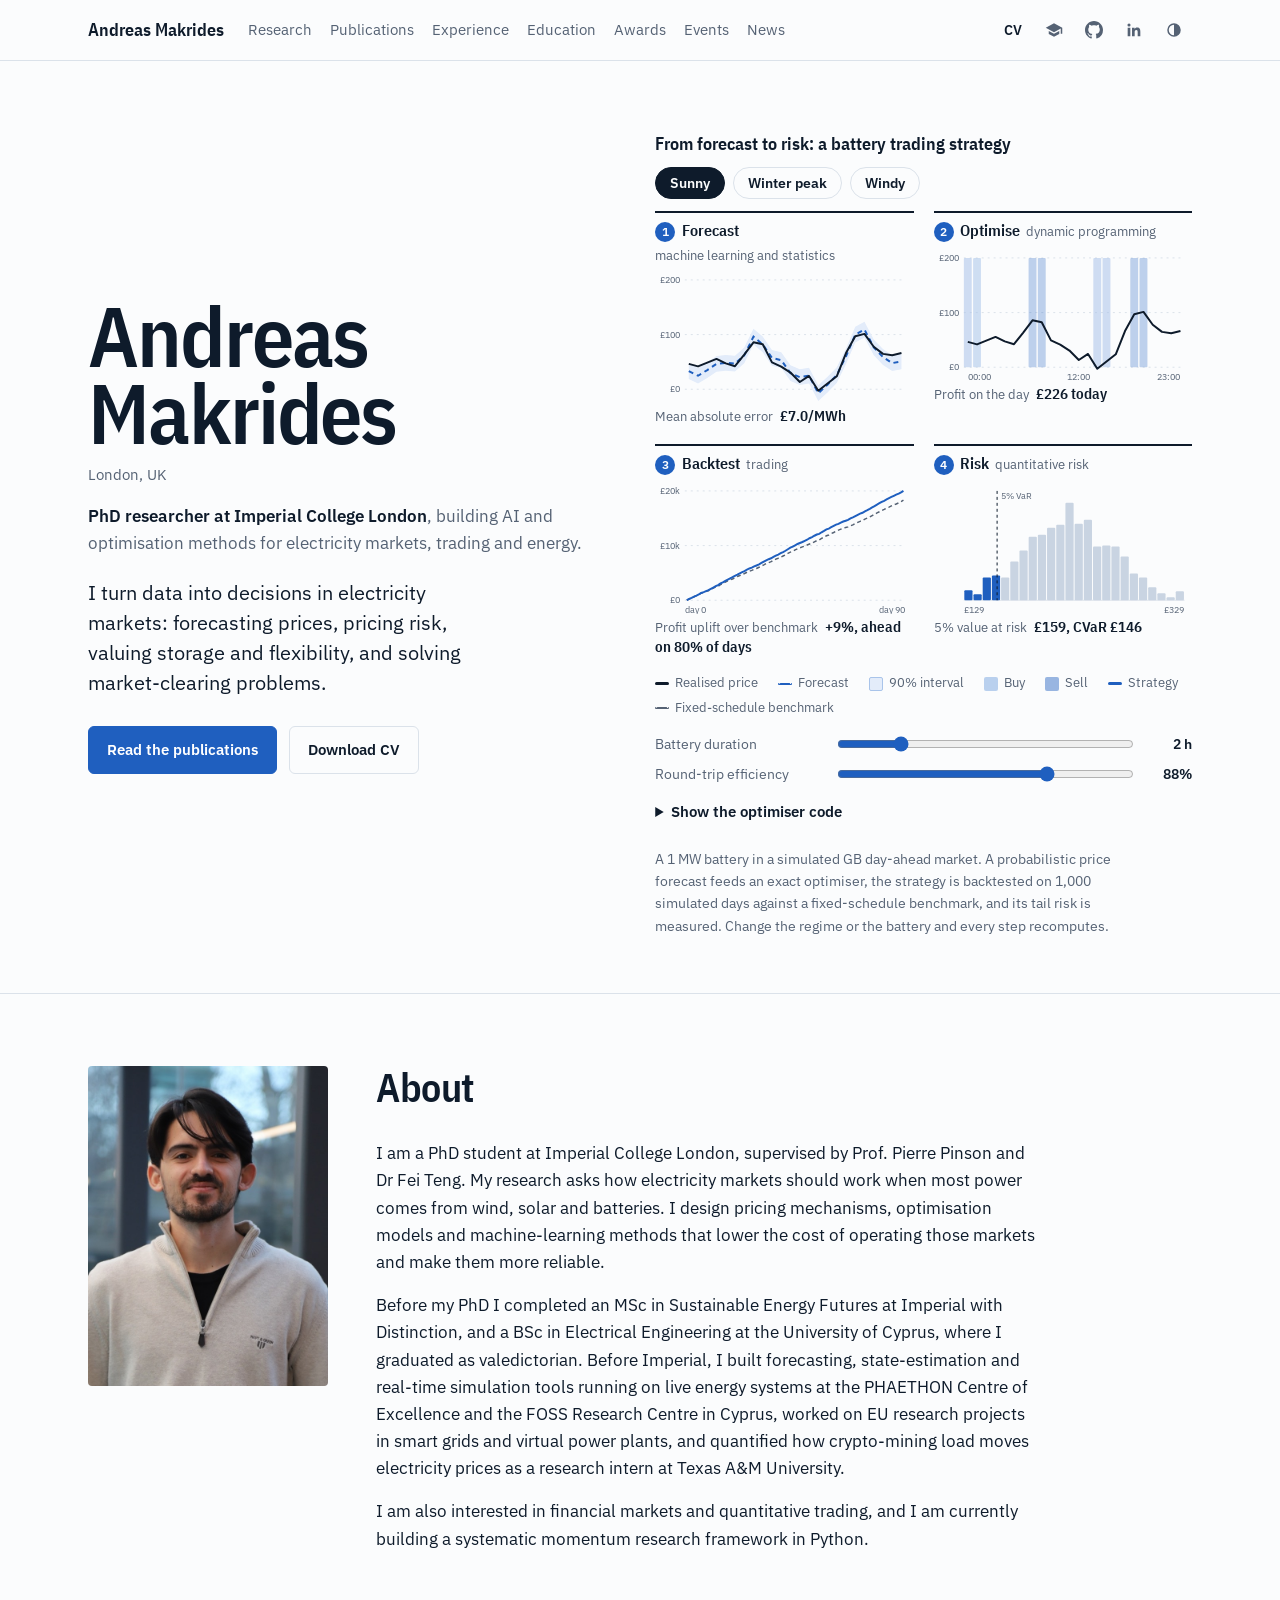
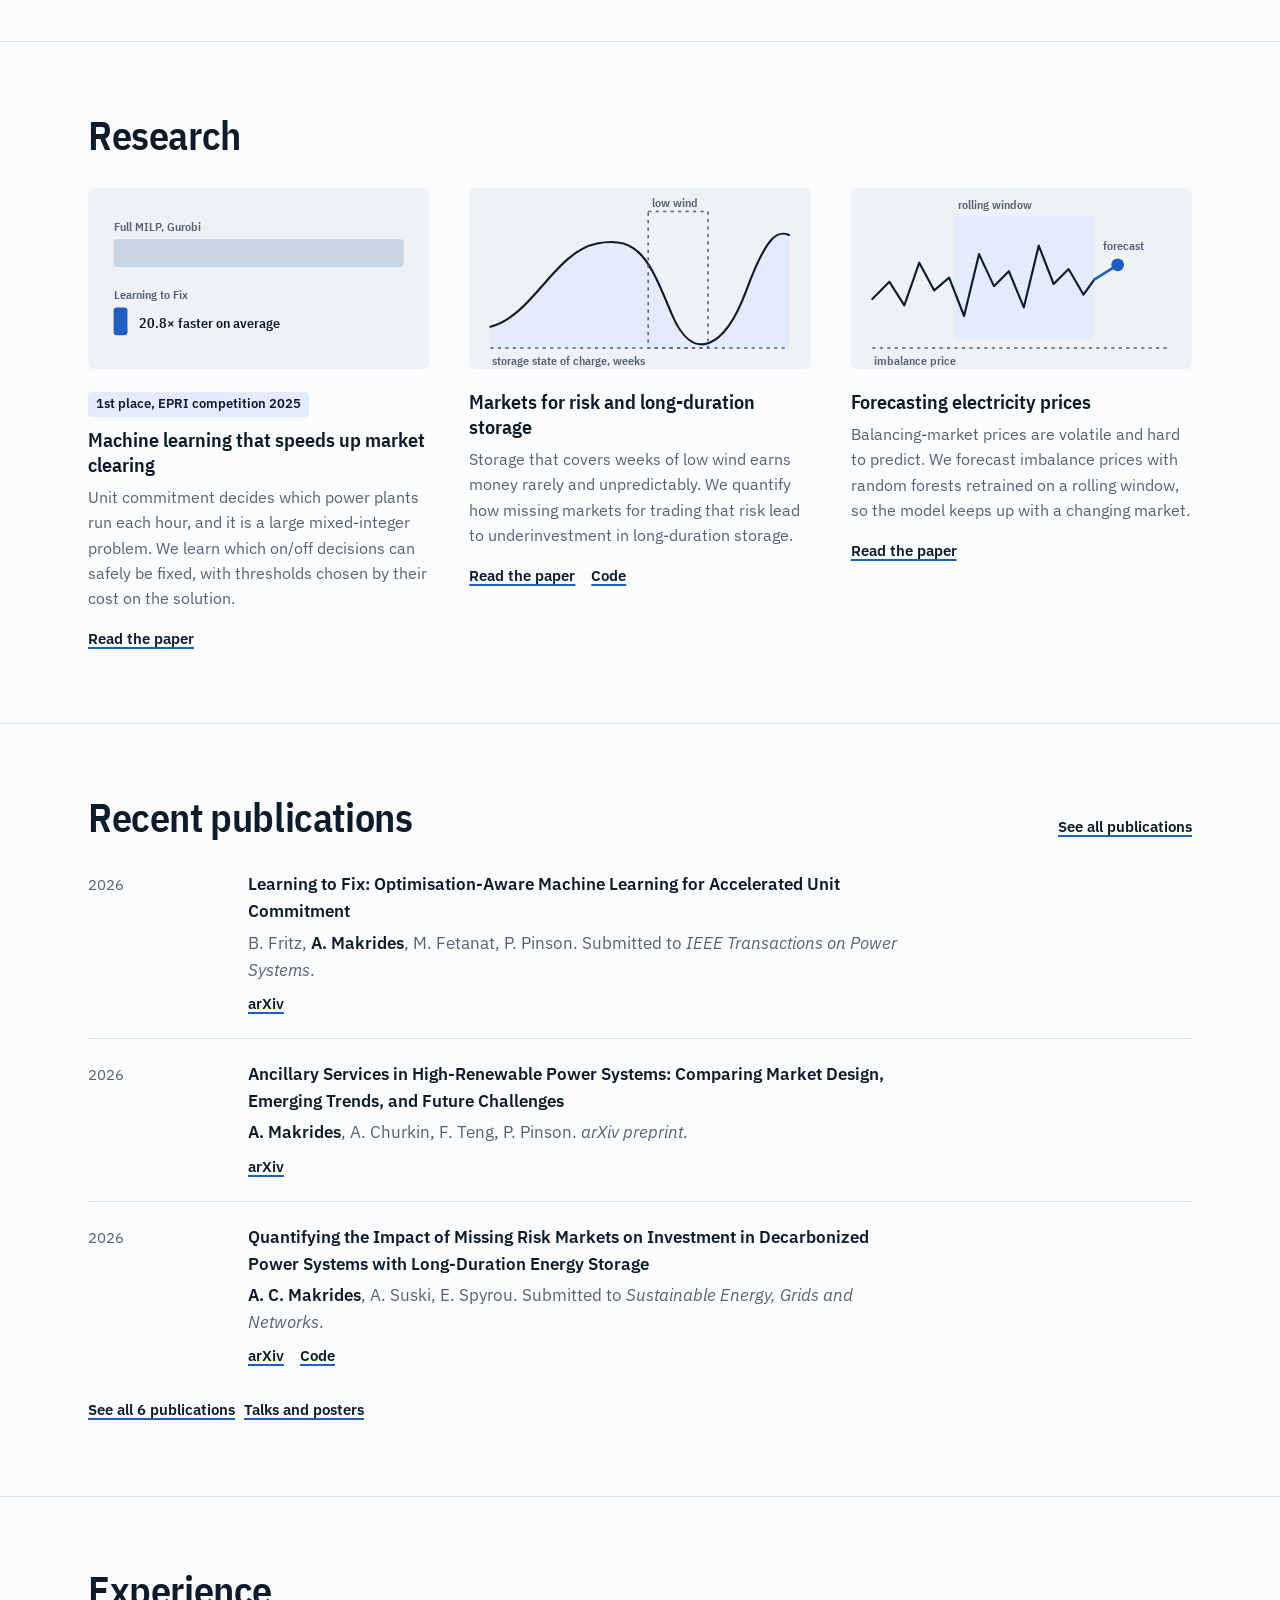
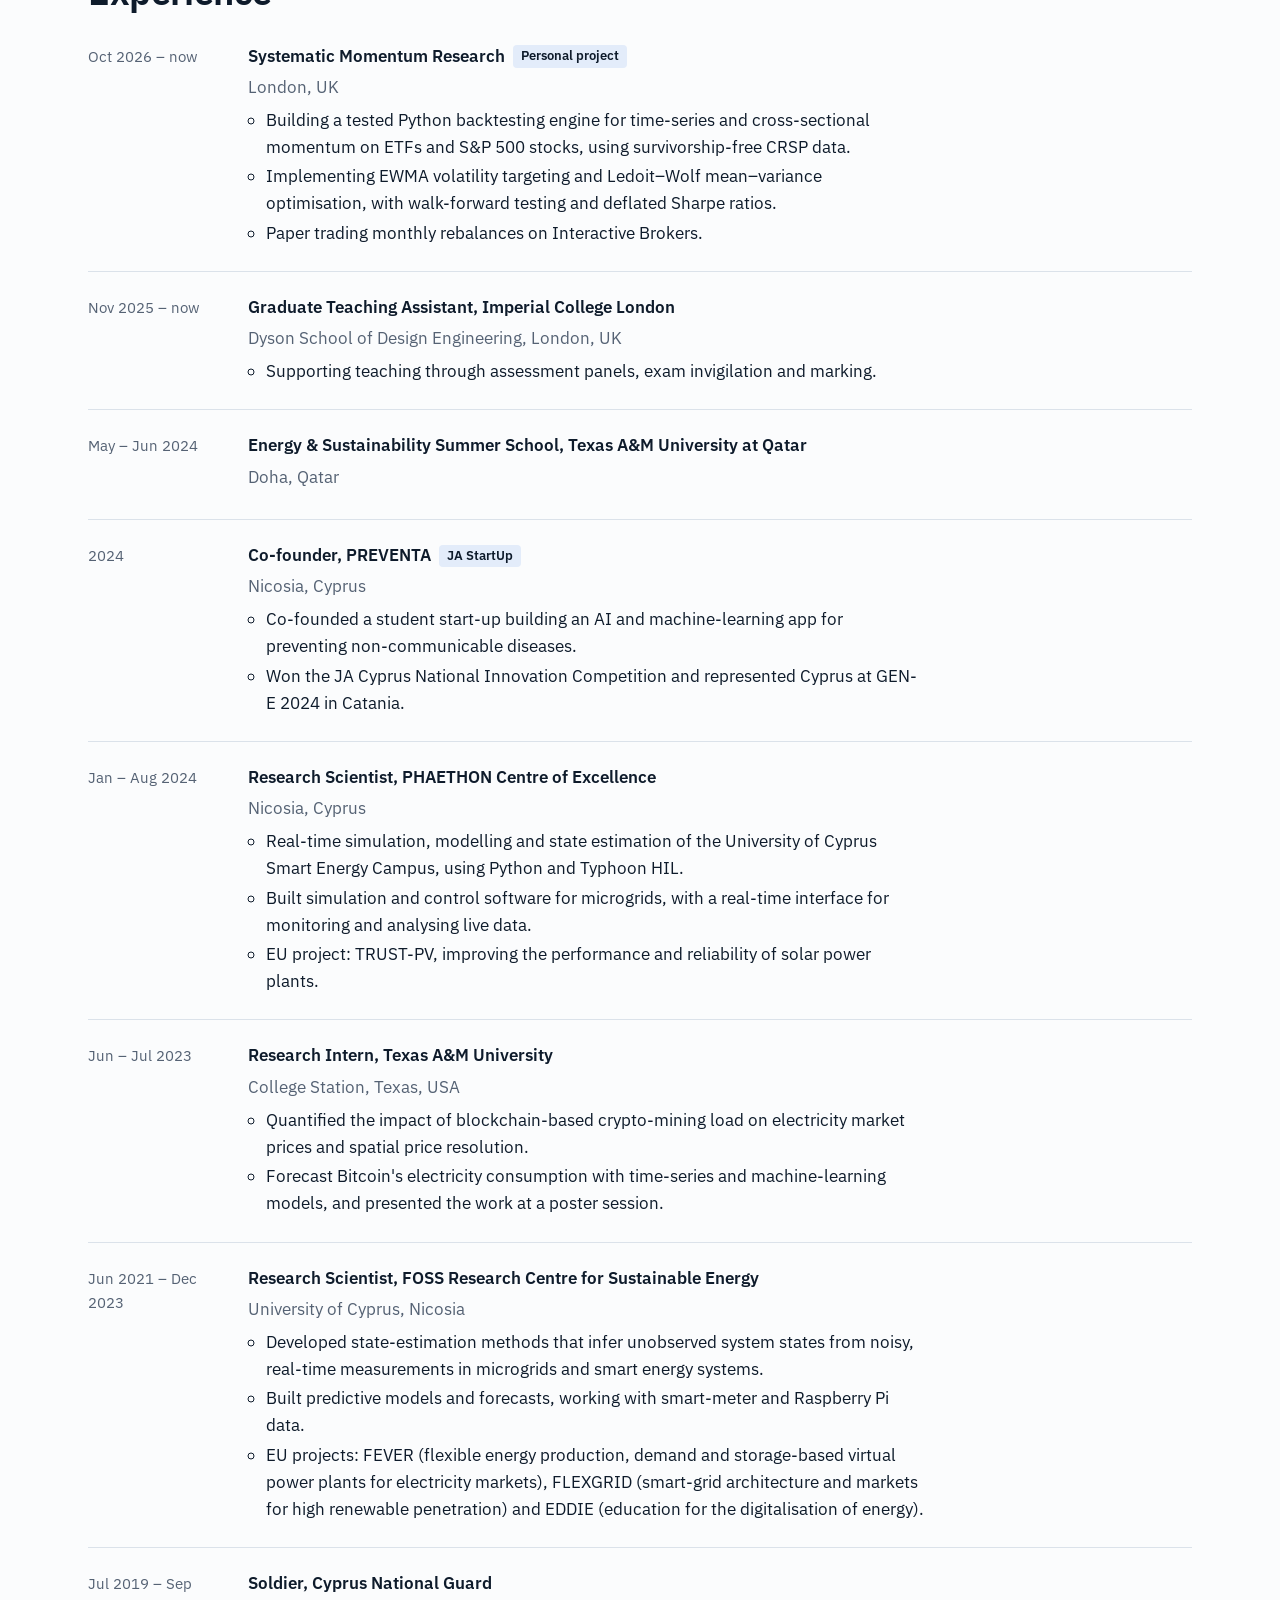
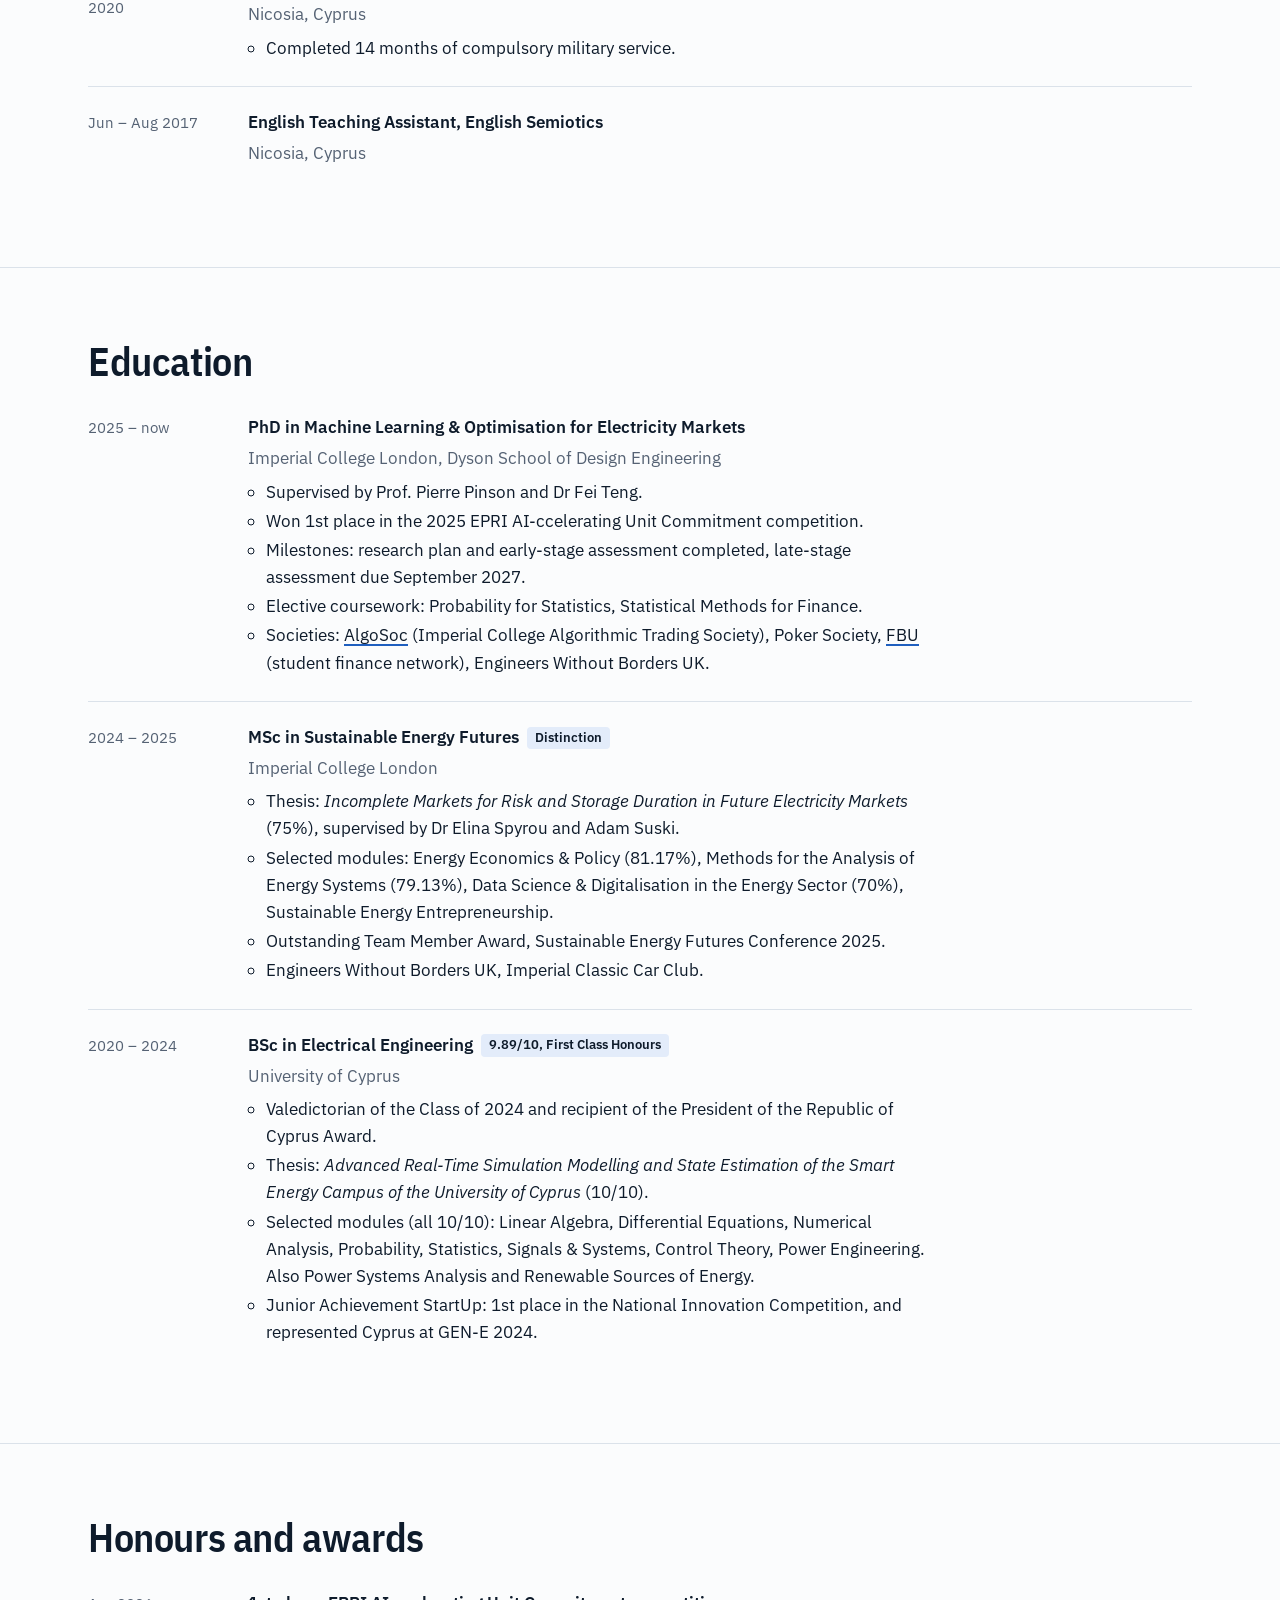
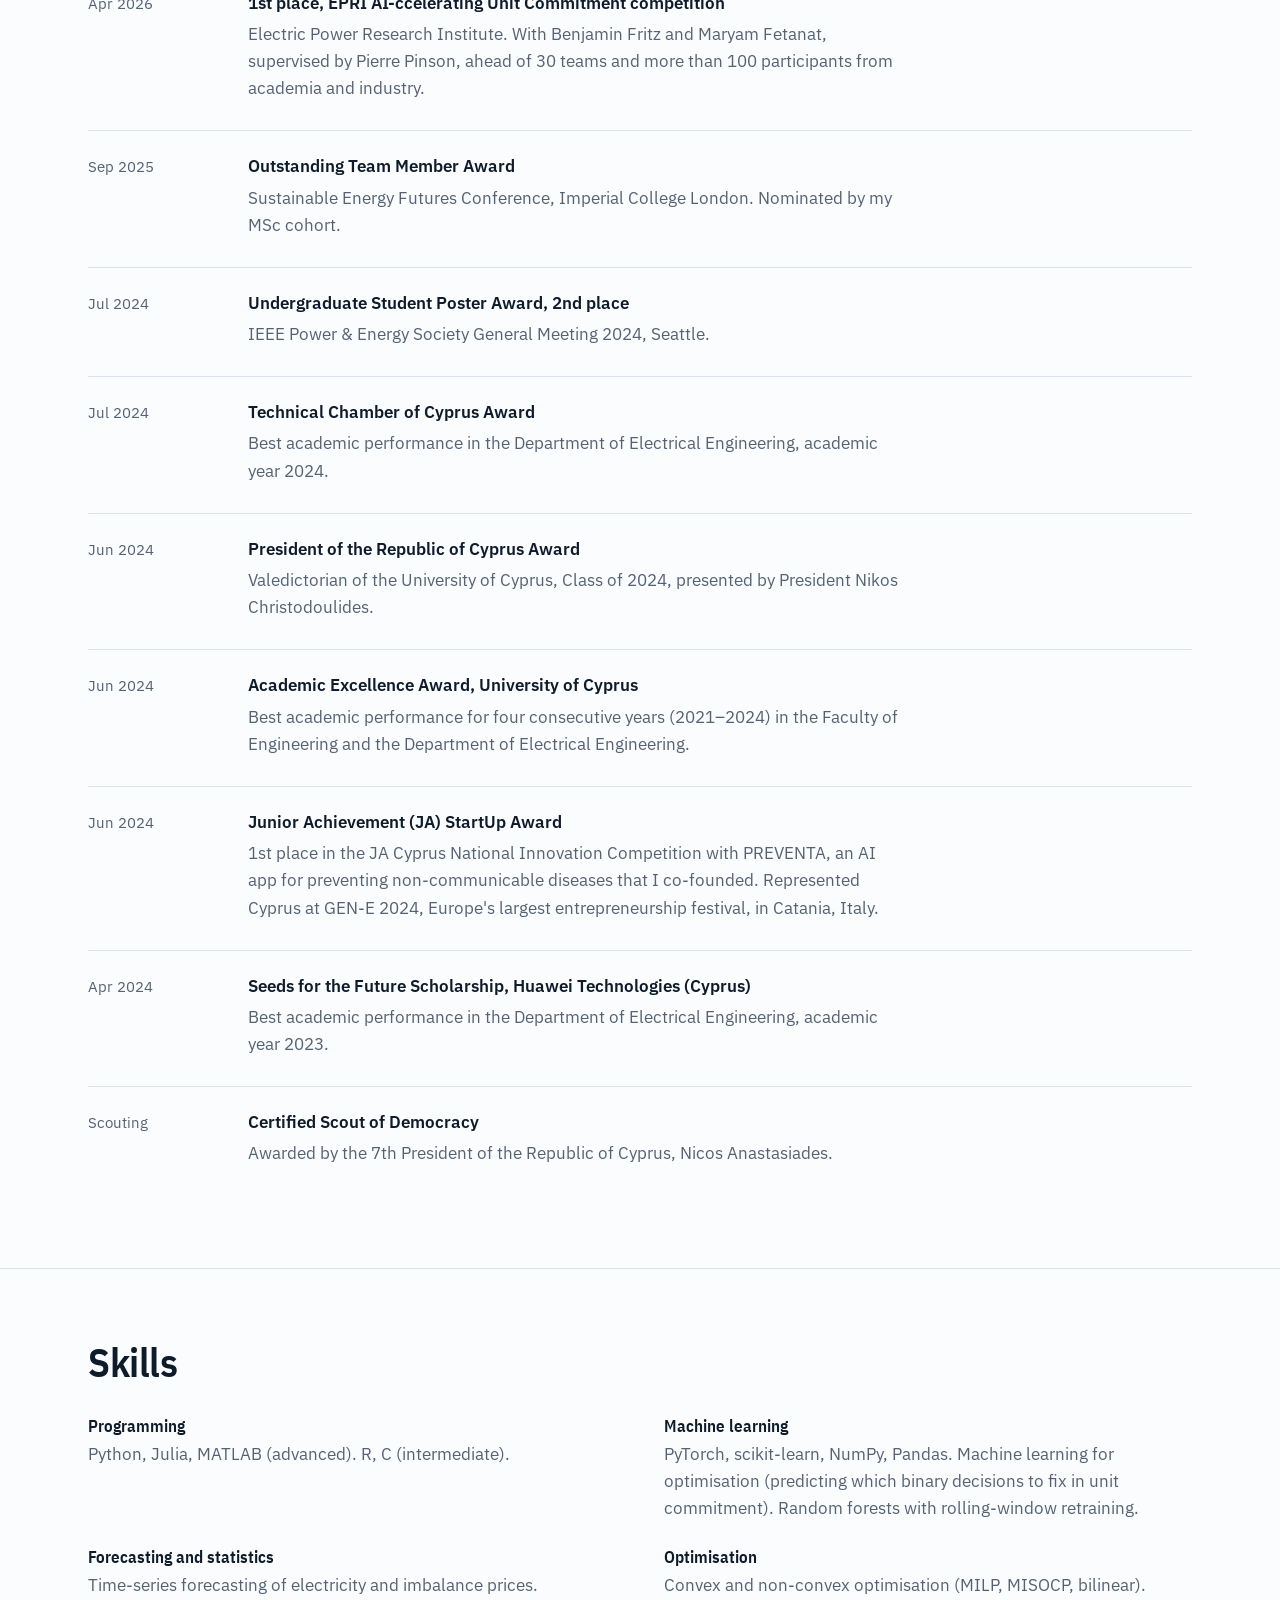
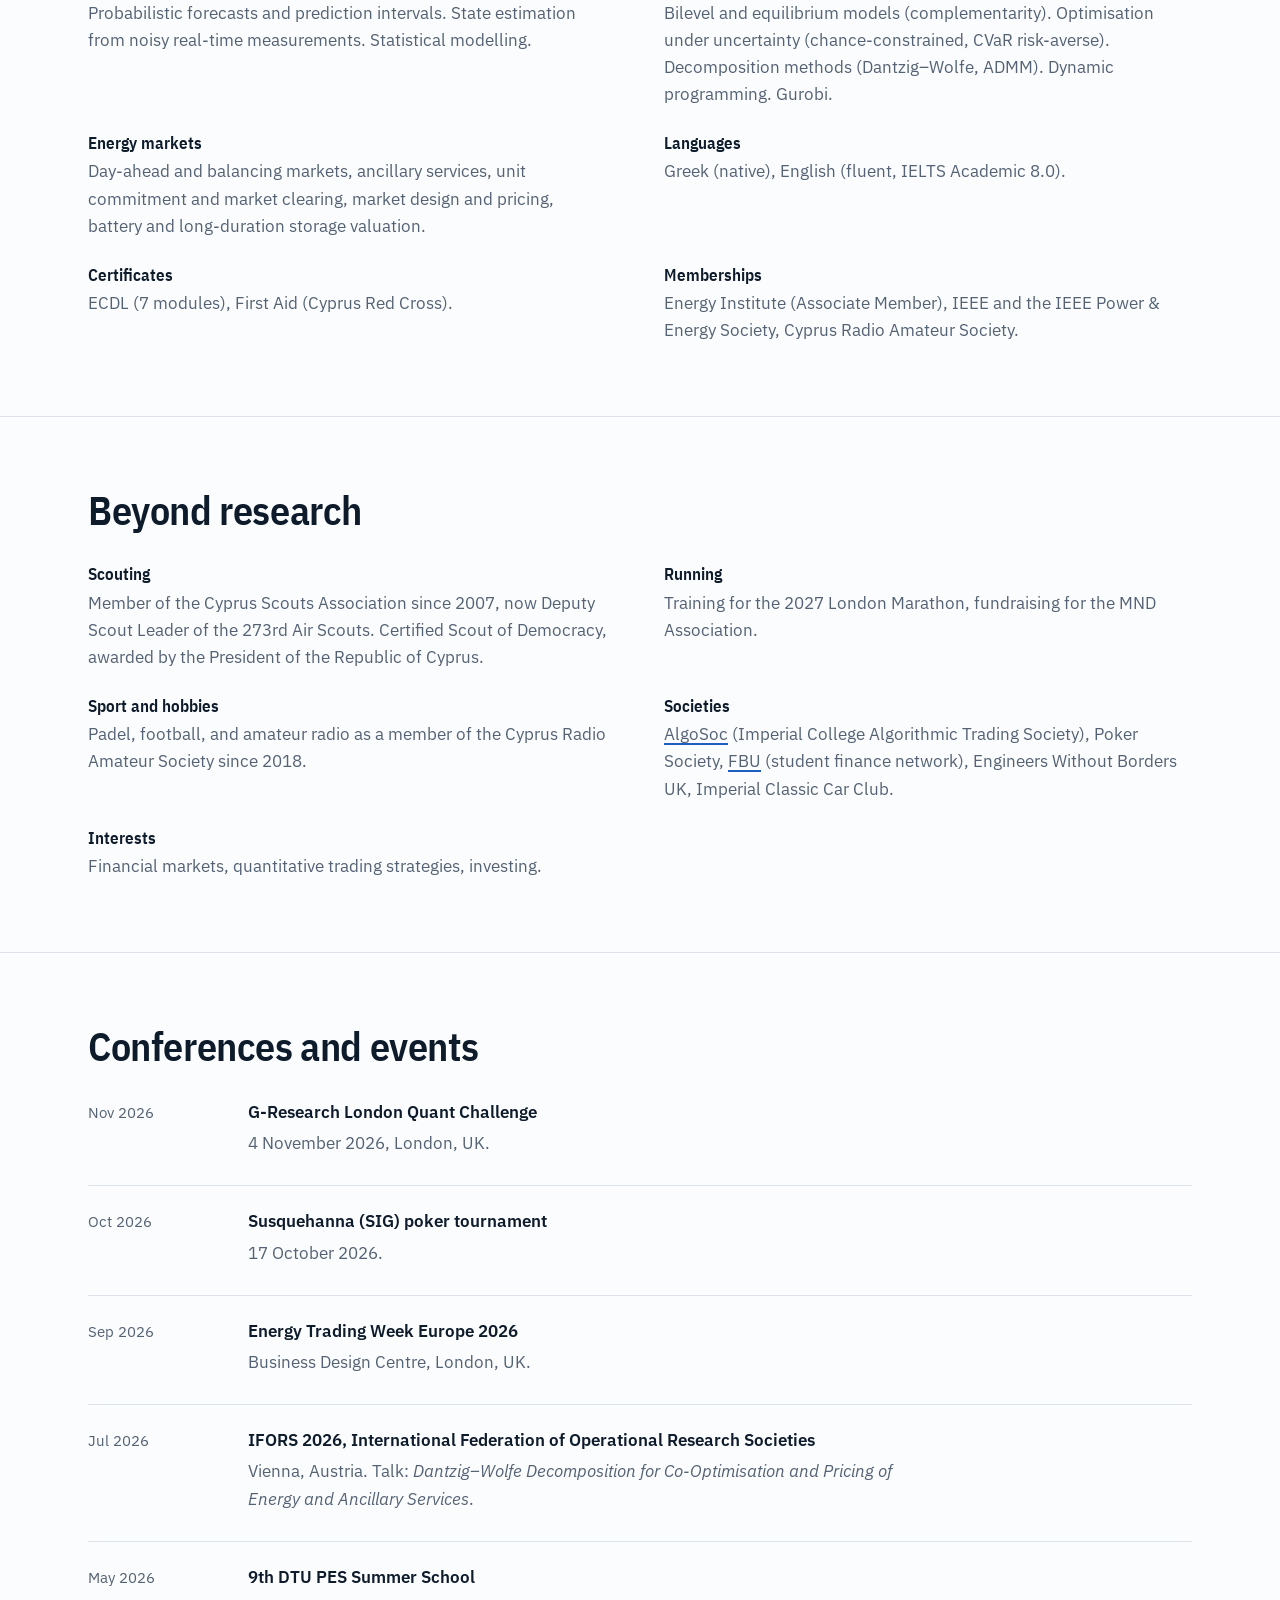
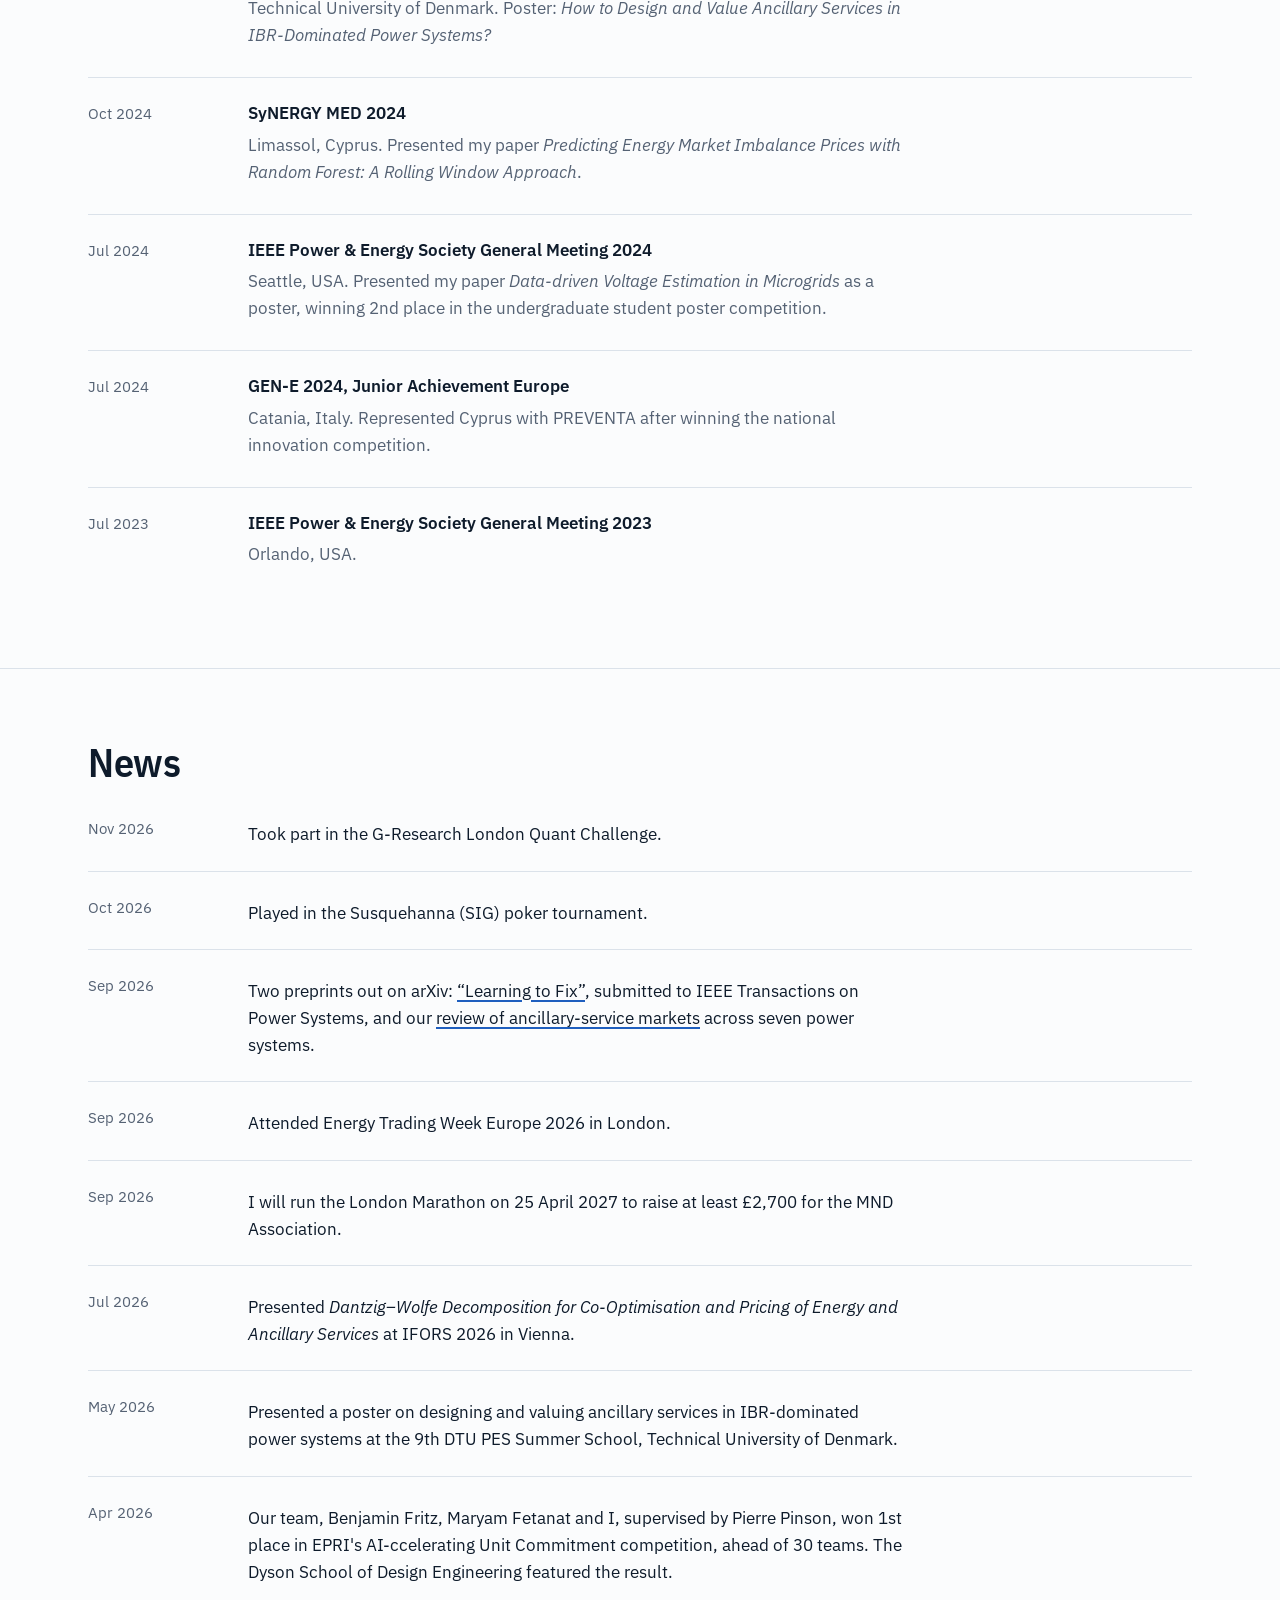
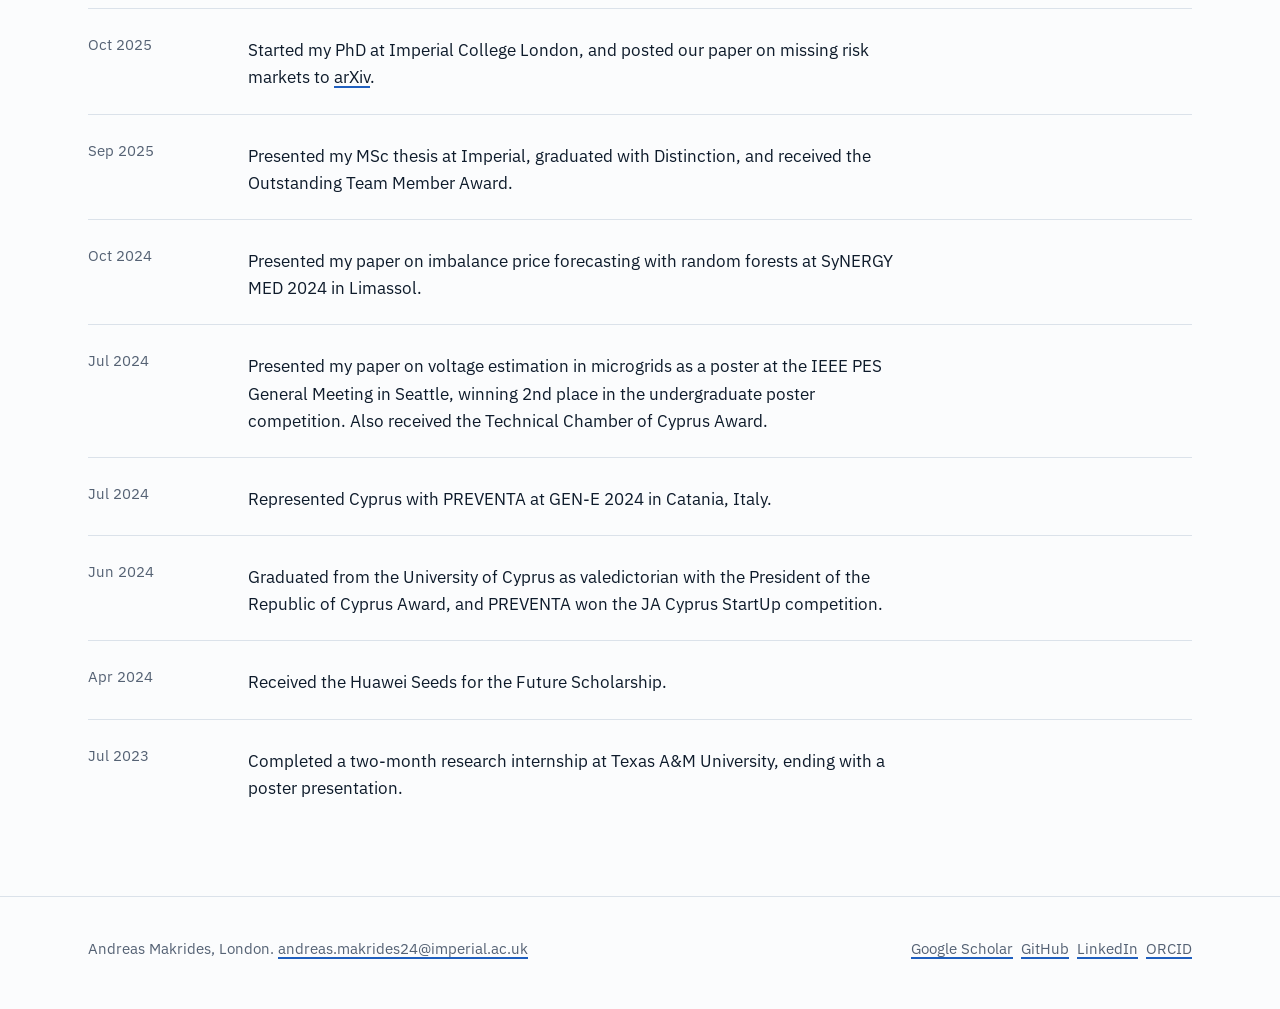
==== commit 971316f3: "Clarify the cost wording in the About section" ====
--- a/index.html
+++ b/index.html
@@ -207,7 +207,7 @@
         <img src="assets/profile.jpg" alt="Andreas Makrides" width="600" height="800" loading="lazy">
         <div>
           <div class="section-head"><h2 id="about-h">About</h2></div>
-          <p>I am a PhD student at Imperial College London, supervised by Prof. Pierre Pinson and Dr Fei Teng. My research asks how electricity markets should work when most power comes from wind, solar and batteries. I design pricing mechanisms, optimisation models and machine-learning methods that make those markets cheaper to run and more reliable.</p>
+          <p>I am a PhD student at Imperial College London, supervised by Prof. Pierre Pinson and Dr Fei Teng. My research asks how electricity markets should work when most power comes from wind, solar and batteries. I design pricing mechanisms, optimisation models and machine-learning methods that lower the cost of operating those markets and make them more reliable.</p>
           <p>Before my PhD I completed an MSc in Sustainable Energy Futures at Imperial with Distinction, and a BSc in Electrical Engineering at the University of Cyprus, where I graduated as valedictorian. Before Imperial, I built forecasting, state-estimation and real-time simulation tools running on live energy systems at the PHAETHON Centre of Excellence and the FOSS Research Centre in Cyprus, worked on EU research projects in smart grids and virtual power plants, and quantified how crypto-mining load moves electricity prices as a research intern at Texas A&amp;M University.</p>
           <p>I am also interested in financial markets and quantitative trading, and I am currently building a systematic momentum research framework in Python.</p>
         </div>
